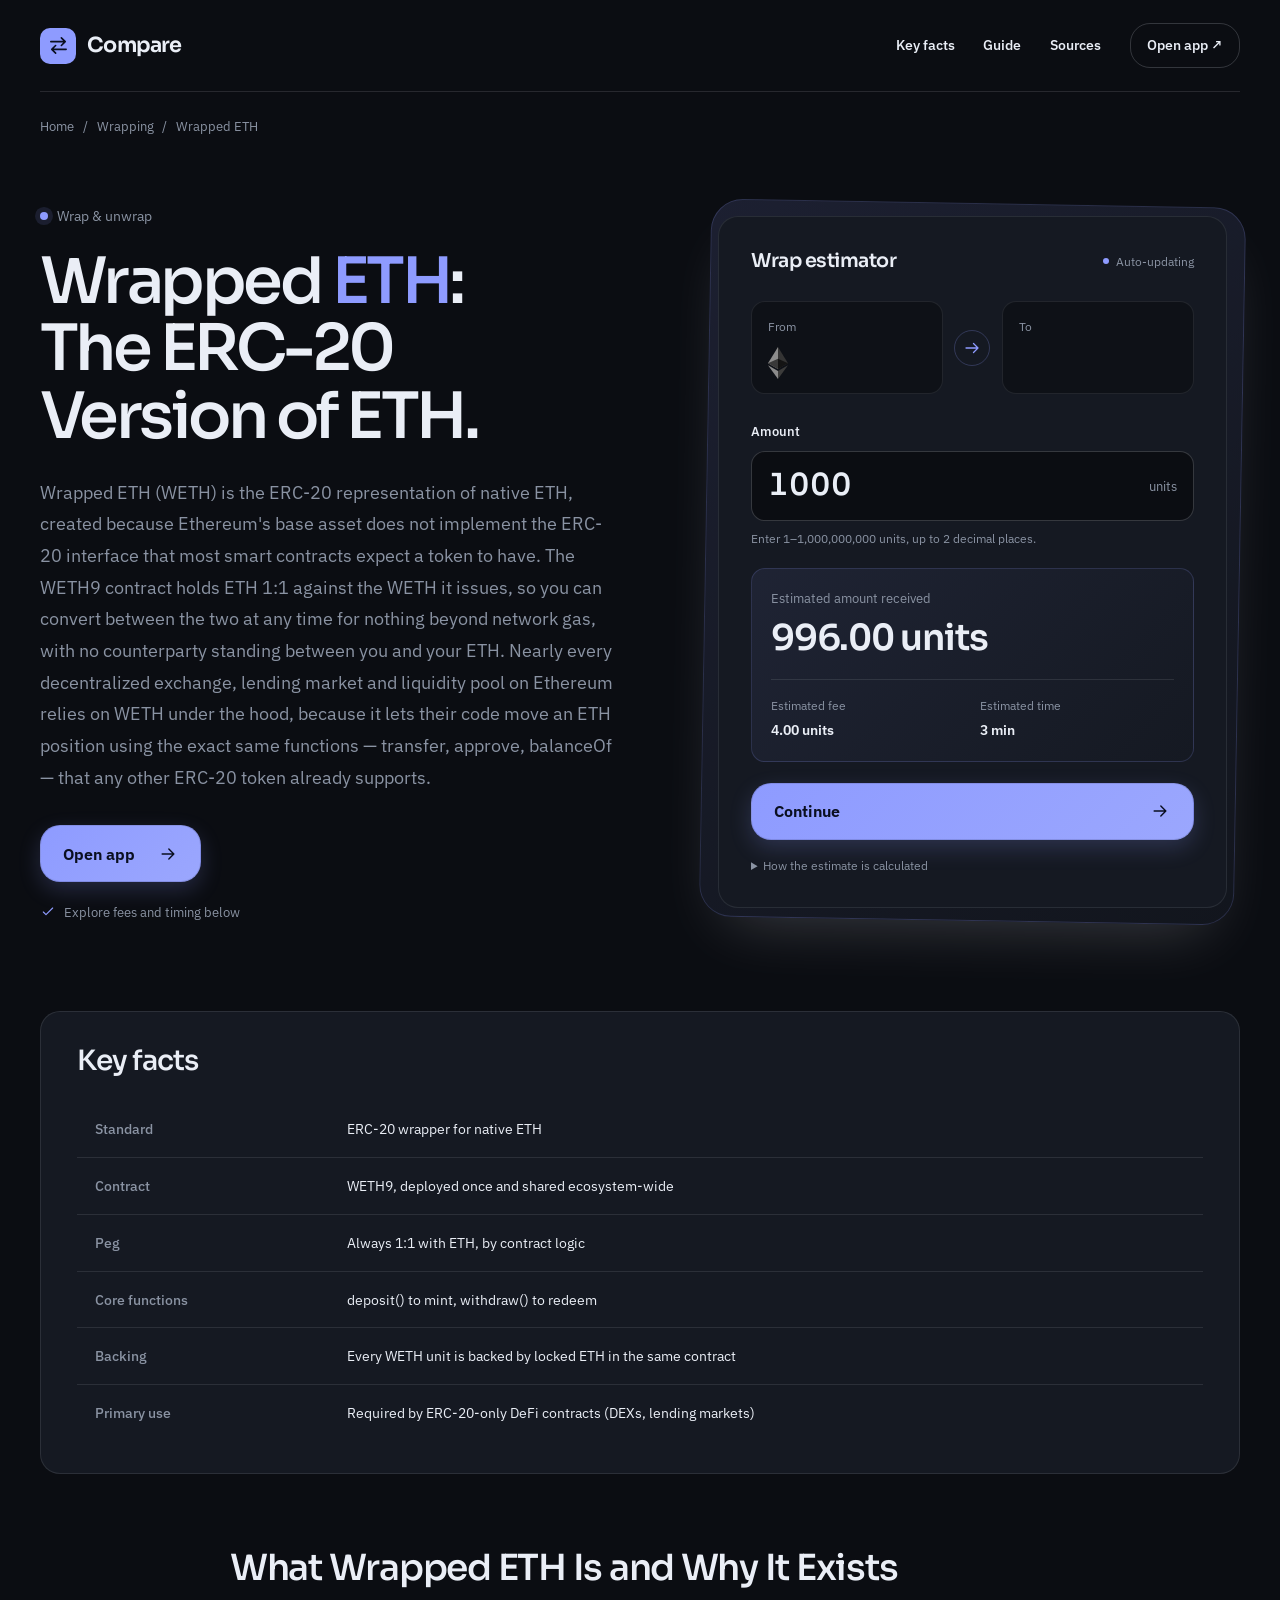
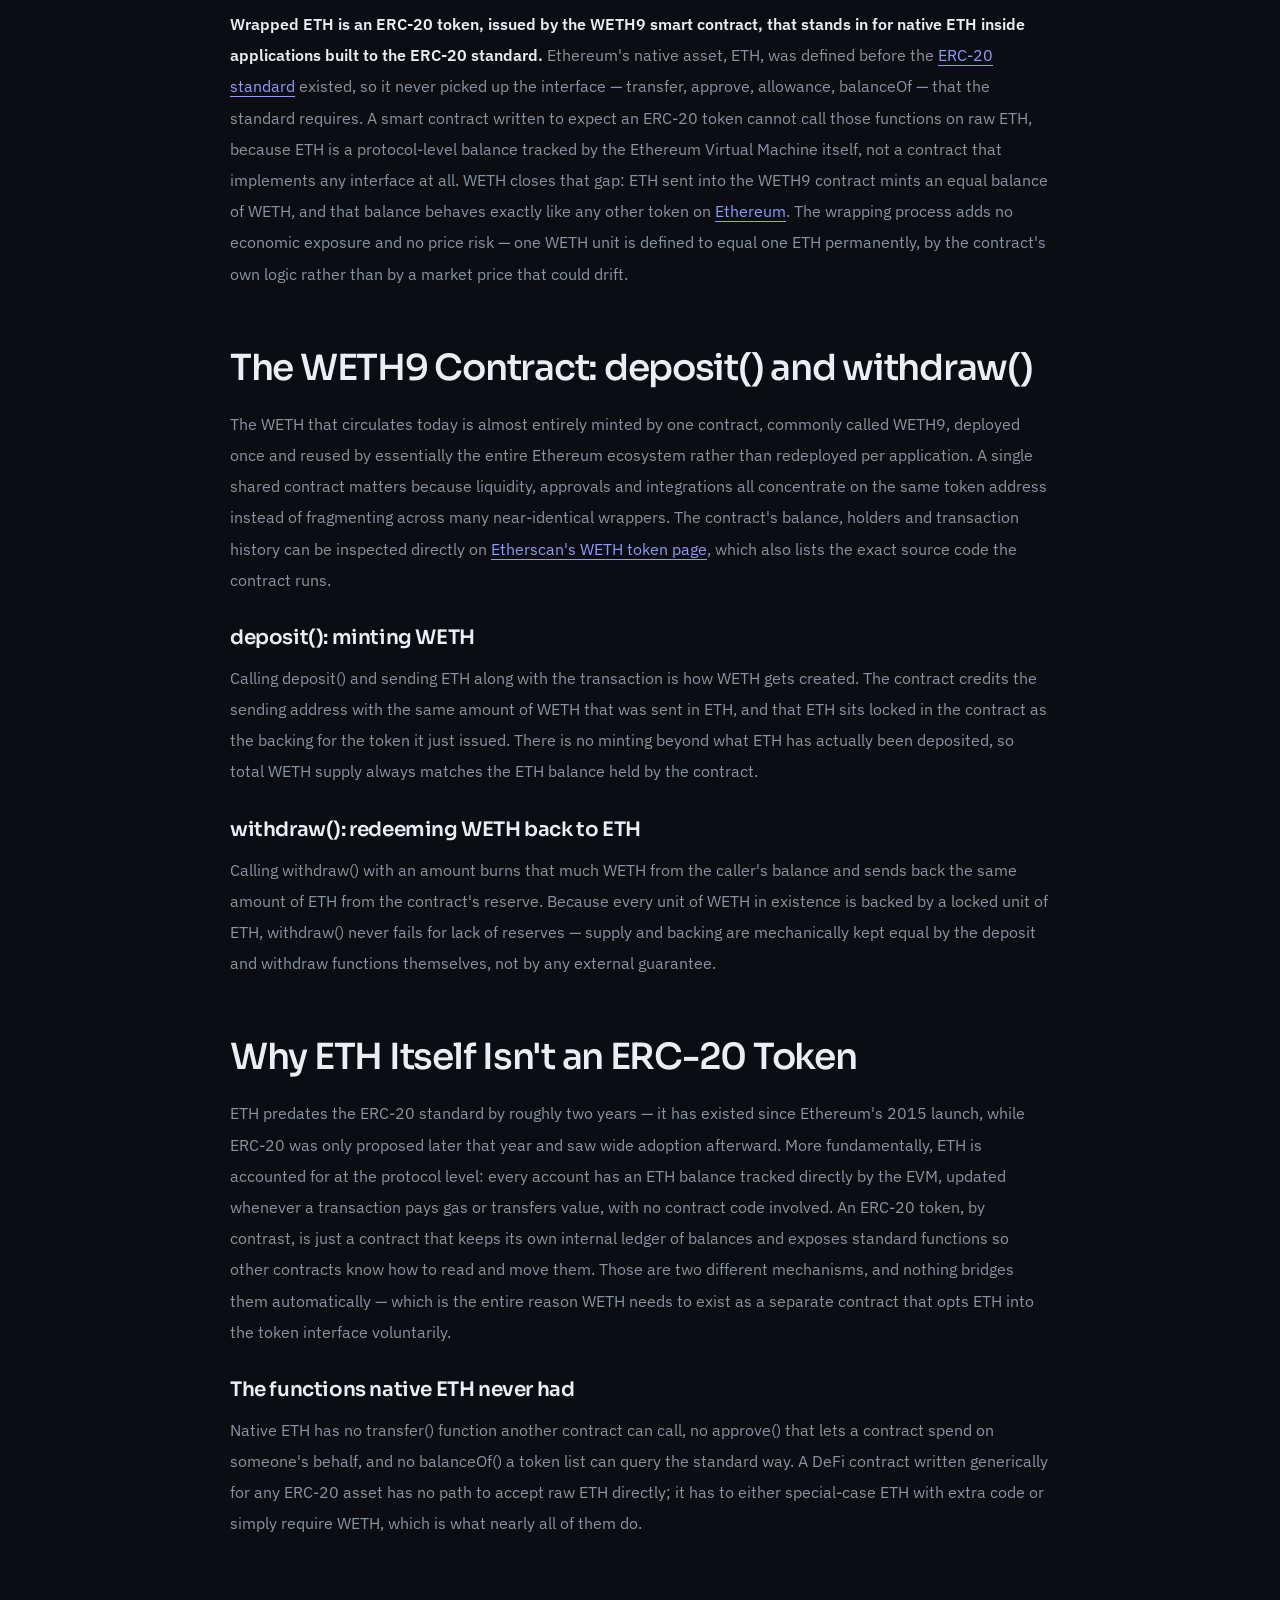
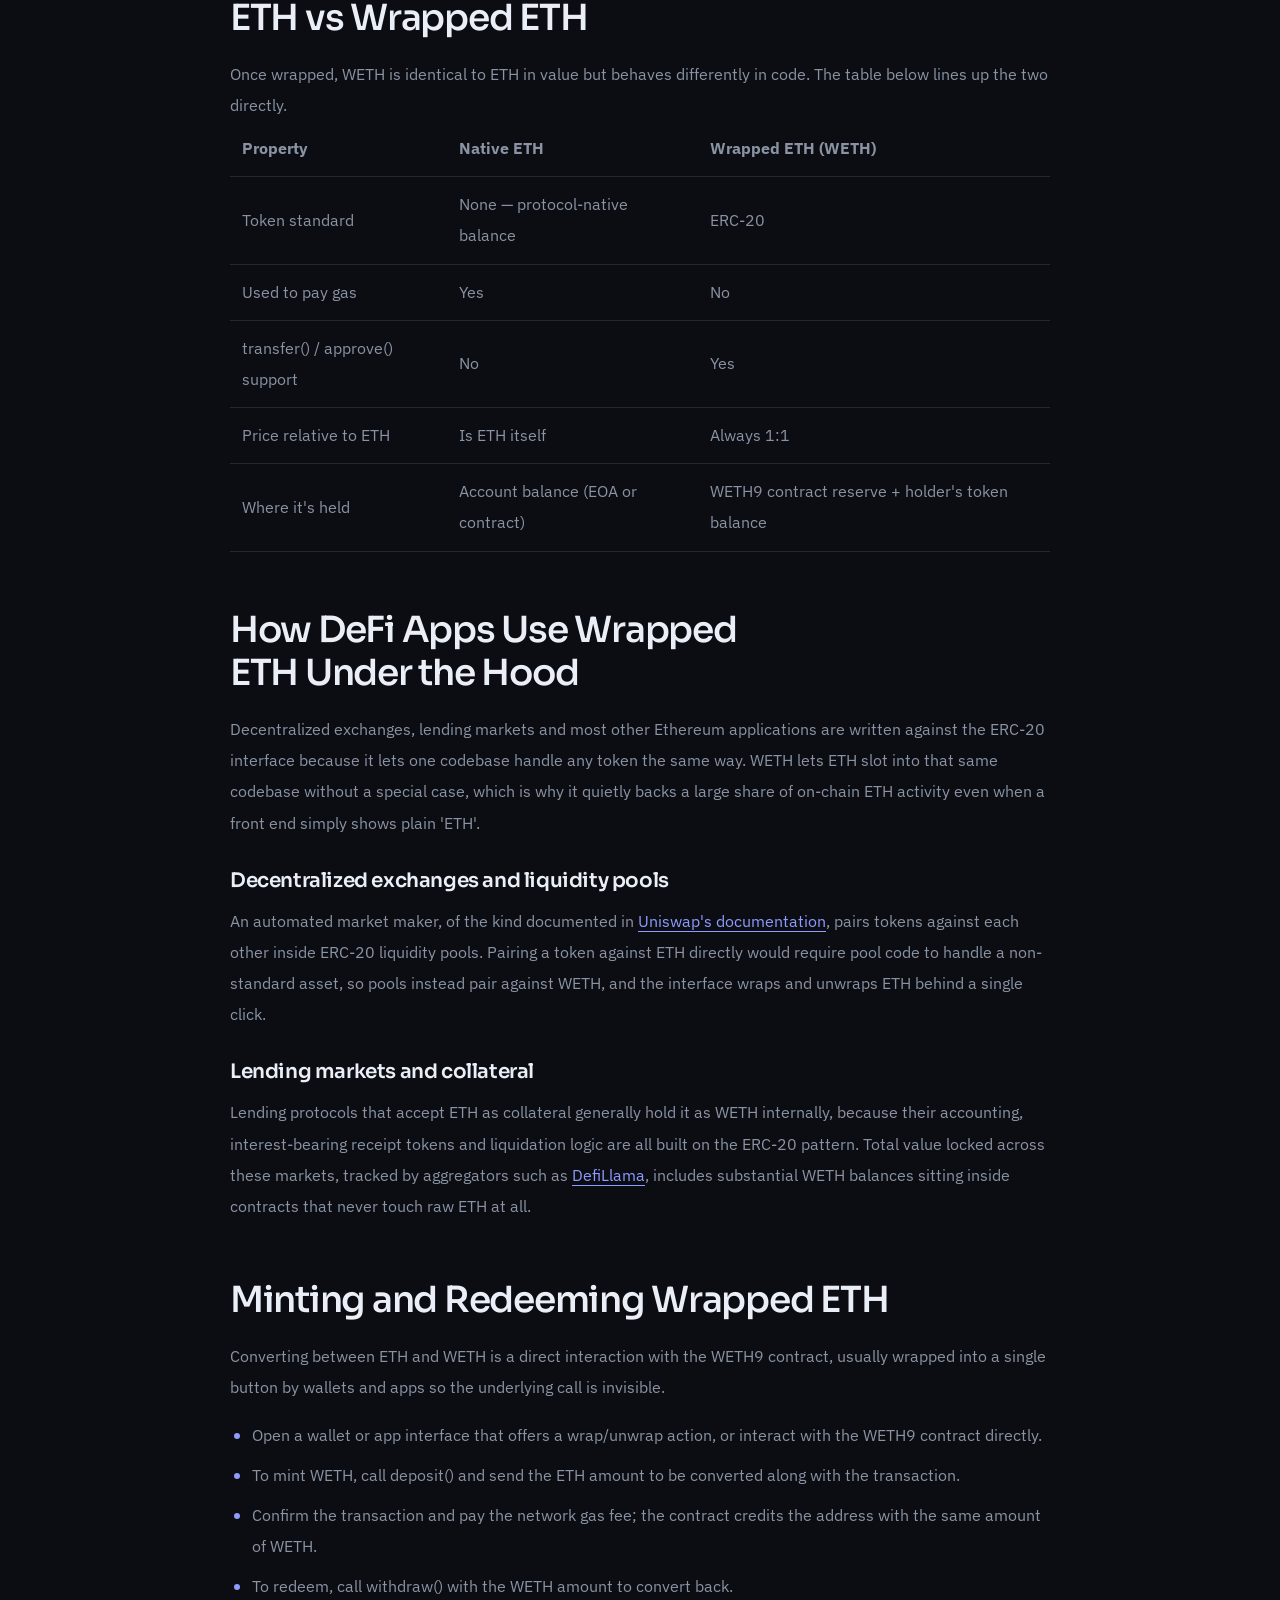
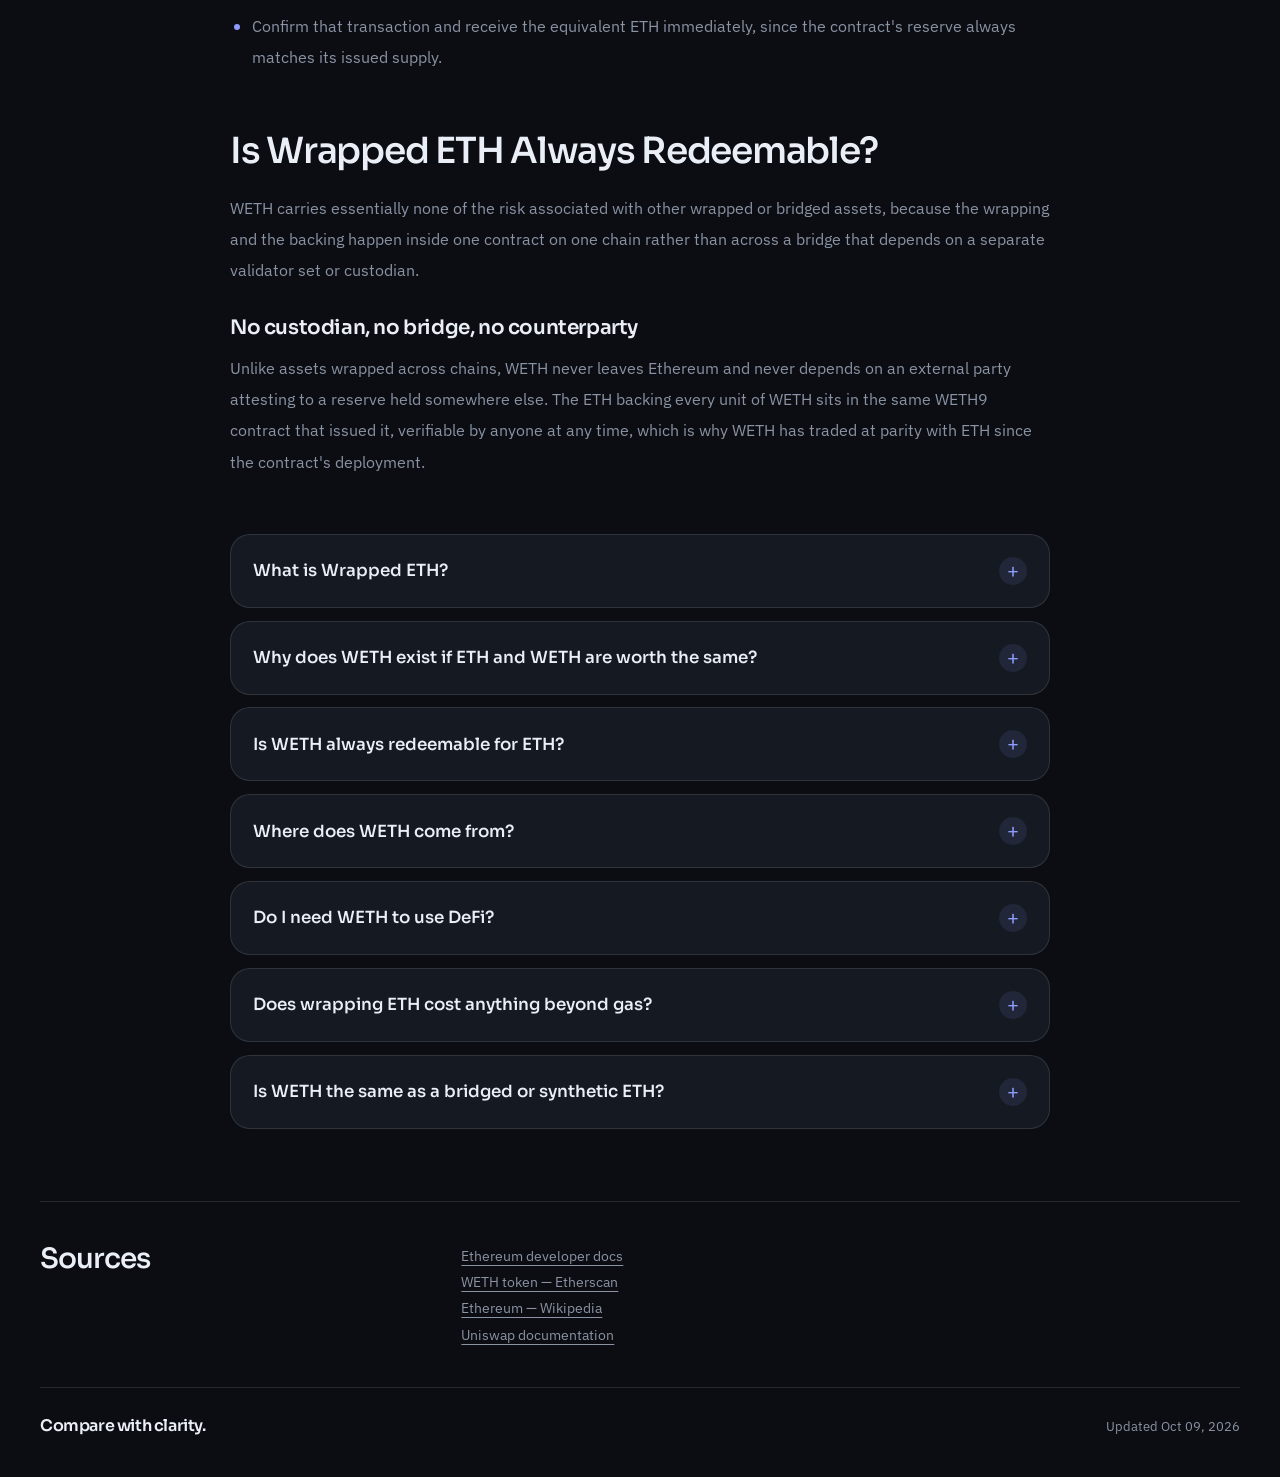
==== index.html @ 25e9f0c7 "Fix mojibake (encoding) in template chrome" ====
<!doctype html>
<html lang="en">
<head>
<meta charset="utf-8">
<meta name="viewport" content="width=device-width, initial-scale=1">
<title>Wrapped ETH (WETH) — What It Is and Why It Exists</title>
<meta name="description" content="Wrapped ETH (WETH) is the ERC-20 version of native ETH, minted and redeemed 1:1 through the WETH9 contract. See why ETH needs wrapping and how DeFi uses it under the hood.">
<link rel="canonical" href="https://wrapped-eth.github.io/">
<meta property="og:type" content="website">
<meta property="og:title" content="Wrapped ETH (WETH) Explained">
<meta property="og:url" content="https://wrapped-eth.github.io/">
<meta property="og:image" content="https://wrapped-eth.github.io/og.png">
<meta name="twitter:card" content="summary_large_image">
<meta name="twitter:title" content="Wrapped ETH (WETH) Explained">
<link rel="preconnect" href="https://fonts.googleapis.com"><link rel="preconnect" href="https://fonts.gstatic.com" crossorigin><link rel="stylesheet" href="https://fonts.googleapis.com/css2?family=IBM+Plex+Sans:wght@400;500;600;700&family=Sora:wght@500;600;700&display=swap">
<script type="application/ld+json">{"@context": "https://schema.org", "@graph": [{"@type": "WebSite", "@id": "https://wrapped-eth.github.io/#website", "url": "https://wrapped-eth.github.io/", "name": "Wrapped ETH (WETH) — What It Is and Why It Exists"}, {"@type": "WebPage", "@id": "https://wrapped-eth.github.io/#webpage", "url": "https://wrapped-eth.github.io/", "name": "Wrapped ETH (WETH) — What It Is and Why It Exists", "isPartOf": {"@id": "https://wrapped-eth.github.io/#website"}, "description": "Wrapped ETH (WETH) is the ERC-20 version of native ETH, minted and redeemed 1:1 through the WETH9 contract. See why ETH needs wrapping and how DeFi uses it under the hood.", "datePublished": "2026-10-09", "dateModified": "2026-10-09"}, {"@type": "SoftwareApplication", "name": "Wrapped ETH", "applicationCategory": "FinanceApplication", "operatingSystem": "Web", "offers": {"@type": "Offer", "price": "0", "priceCurrency": "USD"}}, {"@type": "BreadcrumbList", "itemListElement": [{"@type": "ListItem", "position": 1, "name": "Home", "item": "https://wrapped-eth.github.io/"}, {"@type": "ListItem", "position": 2, "name": "Wrapping"}, {"@type": "ListItem", "position": 3, "name": "Wrapped ETH"}]}, {"@type": "FAQPage", "mainEntity": [{"@type": "Question", "name": "What is Wrapped ETH?", "acceptedAnswer": {"@type": "Answer", "text": "Wrapped ETH (WETH) is an ERC-20 token that represents native ETH on a 1:1 basis, minted and redeemed through the WETH9 contract so that ETH can be used anywhere an ERC-20 token is expected."}}, {"@type": "Question", "name": "Why does WETH exist if ETH and WETH are worth the same?", "acceptedAnswer": {"@type": "Answer", "text": "Because ETH predates the ERC-20 standard and never implements its transfer(), approve() and balanceOf() interface, so contracts written generically for ERC-20 tokens cannot accept raw ETH without WETH standing in for it."}}, {"@type": "Question", "name": "Is WETH always redeemable for ETH?", "acceptedAnswer": {"@type": "Answer", "text": "Yes. The WETH9 contract only ever mints WETH matched by ETH it already holds, so calling withdraw() always returns that exact amount of ETH, with no counterparty able to interrupt the exchange."}}, {"@type": "Question", "name": "Where does WETH come from?", "acceptedAnswer": {"@type": "Answer", "text": "Almost all WETH in circulation is minted by a single shared contract, WETH9, deployed once and reused across the Ethereum ecosystem rather than redeployed per application."}}, {"@type": "Question", "name": "Do I need WETH to use DeFi?", "acceptedAnswer": {"@type": "Answer", "text": "Most decentralized exchanges and lending markets require WETH internally even when their interface shows plain ETH, because their contracts are written against the ERC-20 interface that native ETH does not implement."}}, {"@type": "Question", "name": "Does wrapping ETH cost anything beyond gas?", "acceptedAnswer": {"@type": "Answer", "text": "No. Converting ETH to WETH or back carries no fee of its own — the contract issues and redeems at a fixed 1:1 rate, so the only cost is the network gas for the deposit() or withdraw() transaction."}}, {"@type": "Question", "name": "Is WETH the same as a bridged or synthetic ETH?", "acceptedAnswer": {"@type": "Answer", "text": "No. WETH stays on Ethereum and is backed directly by ETH locked in the WETH9 contract, unlike a bridged or synthetic asset that depends on a separate chain, validator set or custodian to maintain its peg."}}]}]}</script>
<style>
:root{--bg:#0B0D12;--surface:#151922;--text:#EAEEF6;--muted:#8A93A3;--accent:#8E9BFF;--accent-ink:#0A0F20;--radius:20px;--display:"Sora";--body:"IBM Plex Sans"}
*{box-sizing:border-box}
html{scroll-behavior:smooth;scroll-padding-top:2rem}
body{margin:0;background:var(--bg);color:var(--text);font:400 1rem/1.65 var(--body);-webkit-font-smoothing:antialiased}
::selection{background:var(--accent);color:var(--accent-ink)}
a{color:inherit;text-underline-offset:.25em}
a:hover{color:var(--accent)}
button,input,select,textarea{font:inherit}
input,select{color:var(--text);accent-color:var(--accent)}
:focus-visible{outline:3px solid var(--accent);outline-offset:5px}
img,svg{max-width:100%;vertical-align:middle}
svg{fill:none;stroke:currentColor;stroke-width:1.7;stroke-linecap:round;stroke-linejoin:round}
.cacbcc9{width:min(1200px,calc(100% - 4rem));margin-inline:auto}
.c21d194{min-height:92px;display:flex;align-items:center;justify-content:space-between;gap:2rem;border-bottom:1px solid color-mix(in srgb,var(--text) 12%,transparent)}
.c4f2dd9{display:inline-flex;align-items:center;gap:.7rem;text-decoration:none;font:650 1.3rem/1.2 var(--display);letter-spacing:-.04em}
.c961d33{display:grid;place-items:center;width:36px;height:36px;background:var(--accent);color:var(--accent-ink);border-radius:calc(var(--radius)*.5)}
.c961d33 svg{width:23px;height:23px}
.c7e987d{display:flex;align-items:center;gap:1.8rem;font-size:.875rem;font-weight:550}
.c7e987d a{text-decoration:none}
.c7e987d .c7365ae{padding:.6rem 1rem;border:1px solid color-mix(in srgb,var(--text) 18%,transparent);border-radius:var(--radius)}
.caf3839{padding-block:1.5rem;font-size:.8rem;color:var(--muted);overflow-wrap:anywhere}
.c7a2a14{display:flex;flex-wrap:wrap;align-items:center;gap:.55rem;margin:0;padding:0;list-style:none}
.c7a2a14 a{text-decoration:none}
.c7a2a14 [aria-current="page"]{color:var(--text)}
.c0ffaf4{display:grid;grid-template-columns:minmax(0,1.1fr) minmax(0,1fr);align-items:center;gap:clamp(2rem,6vw,6rem);padding-block:2.5rem 5.5rem}
.cbf4014{min-width:0}
.c0c17ba{display:inline-flex;align-items:center;gap:.55rem;margin:0 0 1.25rem;color:var(--muted);font-size:.875rem}
.c0c17ba::before{content:"";width:.5rem;height:.5rem;border-radius:50%;background:var(--accent);box-shadow:0 0 0 5px color-mix(in srgb,var(--accent) 12%,transparent)}
h1{margin:0;font:550 clamp(2.65rem,5vw,4.75rem)/1.06 var(--display);letter-spacing:-.055em;overflow-wrap:anywhere;text-wrap:balance}
h1 em{color:var(--accent);font-style:normal}
.cc60ee2{max-width:36rem;margin:1.6rem 0 2rem;color:var(--muted);font-size:1.1rem;line-height:1.8}
.c1e322e{display:inline-flex;justify-content:center;align-items:center;gap:1.4rem;min-height:54px;padding:.9rem 1.4rem;background:linear-gradient(135deg,var(--accent),color-mix(in srgb,var(--accent) 86%,var(--text)));color:var(--accent-ink);border:1px solid color-mix(in srgb,var(--accent-ink) 12%,transparent);border-radius:var(--radius);font-weight:650;text-decoration:none;box-shadow:0 8px 22px color-mix(in srgb,var(--accent) 20%,transparent);transition:transform .2s,box-shadow .2s}
.c1e322e svg{width:20px;height:20px;flex:none}
.c1e322e:hover{color:var(--accent-ink);transform:translateY(-2px);box-shadow:0 12px 26px color-mix(in srgb,var(--accent) 28%,transparent)}
.c407b04{display:flex;align-items:center;gap:.5rem;margin:1.2rem 0 0;color:var(--muted);font-size:.8rem}
.c407b04 svg{width:16px;height:16px;color:var(--accent)}
.c959c76{position:relative;min-width:0;padding:12px;border:1px solid color-mix(in srgb,var(--accent) 18%,transparent);border-radius:calc(var(--radius) + 12px);background:linear-gradient(145deg,color-mix(in srgb,var(--accent) 13%,var(--bg)),color-mix(in srgb,var(--surface) 70%,var(--bg)));box-shadow:0 28px 64px -28px color-mix(in srgb,var(--text) 24%,transparent)}
.c544428{padding:clamp(1.25rem,3vw,2rem);background:var(--surface);border:1px solid color-mix(in srgb,var(--text) 9%,transparent);border-radius:var(--radius)}
.c91ccc6{display:flex;justify-content:space-between;align-items:center;gap:1rem;margin-bottom:1.7rem}
.c91ccc6 h2{margin:0;font:600 1.2rem/1.3 var(--display);letter-spacing:-.025em}
.c6bdebd{display:inline-flex;align-items:center;gap:.4rem;color:var(--muted);font-size:.72rem;white-space:nowrap}
.c6bdebd::before{content:"";width:6px;height:6px;border-radius:50%;background:var(--accent)}
.cfa32b6{display:grid;grid-template-columns:minmax(0,1fr) 36px minmax(0,1fr);align-items:center;gap:.7rem;margin-bottom:1.7rem}
.c1f1b80{min-width:0;padding:.9rem 1rem;background:color-mix(in srgb,var(--bg) 70%,var(--surface));border:1px solid color-mix(in srgb,var(--text) 9%,transparent);border-radius:calc(var(--radius)*.7)}
.c179d53{display:block;margin-bottom:.65rem;color:var(--muted);font-size:.75rem}
.ca98faa{display:flex;align-items:center;gap:.5rem;min-height:32px;font:600 .95rem/1.3 var(--display);overflow-wrap:anywhere}
.ca98faa img,.ca98faa svg{width:auto;height:32px;max-width:100%;object-fit:contain}
.cb693b5{display:grid;place-items:center;width:36px;height:36px;border:1px solid color-mix(in srgb,var(--accent) 24%,transparent);border-radius:50%;color:var(--accent)}
.cb693b5 svg{width:18px;height:18px}
.c4b7486{display:block;margin-bottom:.55rem;font-size:.8rem;font-weight:550}
.c37758c{display:flex;align-items:center;gap:.5rem;padding:.7rem 1rem;border:1px solid color-mix(in srgb,var(--text) 19%,transparent);border-radius:calc(var(--radius)*.7);background:var(--bg);transition:border-color .2s}
.c37758c:focus-within{border-color:var(--accent);box-shadow:0 0 0 3px color-mix(in srgb,var(--accent) 13%,transparent)}
.c37758c input{width:100%;min-width:0;padding:0;border:0;border-radius:0;background:var(--bg);font:550 1.9rem/1.5 var(--display);font-variant-numeric:tabular-nums}
.c37758c input:focus-visible{outline:2px solid var(--accent);outline-offset:2px}
.c37758c span{color:var(--muted);font-size:.8rem}
.c22deff{margin:.5rem 0 1.2rem;color:var(--muted);font-size:.73rem}
.cdc2643{margin:-.65rem 0 1rem;color:var(--text);font-size:.8rem}
.cd26863{padding:1.2rem;border:1px solid color-mix(in srgb,var(--accent) 18%,transparent);border-radius:calc(var(--radius)*.7);background:linear-gradient(135deg,color-mix(in srgb,var(--accent) 8%,var(--surface)),var(--surface))}
.c2cccb4{display:block;color:var(--muted);font-size:.8rem}
.c65fb0a{display:block;margin:.35rem 0 1.2rem;font:600 clamp(1.65rem,3vw,2.25rem)/1.25 var(--display);letter-spacing:-.035em;overflow-wrap:anywhere;font-variant-numeric:tabular-nums}
.c65fb0a small{color:var(--muted);font:400 .8rem/1.5 var(--body);letter-spacing:0}
.c67832b{display:grid;grid-template-columns:1fr 1fr;gap:1rem;padding-top:1rem;border-top:1px solid color-mix(in srgb,var(--text) 10%,transparent)}
.cf2a229{display:block;color:var(--muted);font-size:.72rem}
.c66ead2{display:block;margin-top:.2rem;font-size:.9rem;font-weight:600;font-variant-numeric:tabular-nums}
.c544428 .c1e322e{width:100%;margin-top:1.3rem;justify-content:space-between}
.c6b3c8f{margin-top:1rem;color:var(--muted);font-size:.73rem}
.c6b3c8f summary{cursor:pointer;width:fit-content;text-underline-offset:.2em}
.c6b3c8f summary:hover{color:var(--text)}
.c6b3c8f p{margin:.7rem 0 0}
.cd5888b{margin:0;font:550 1.75rem/1.2 var(--display);letter-spacing:-.035em}
.c292c5b{padding:2rem 2.25rem;background:var(--surface);border:1px solid color-mix(in srgb,var(--text) 10%,transparent);border-radius:var(--radius)}
.c292c5b .cd5888b{margin-bottom:1.5rem}
.c8631fa{max-width:100%;overflow-x:auto;overscroll-behavior-inline:contain}
.c8e3ed8{width:100%;border-collapse:collapse;text-align:left;font-size:.9rem}
.c8e3ed8 caption{text-align:left;margin-bottom:1rem;color:var(--muted)}
.c8e3ed8 th,.c8e3ed8 td{padding:1rem 1.1rem;border-bottom:1px solid color-mix(in srgb,var(--text) 10%,transparent);vertical-align:top;overflow-wrap:anywhere}
.c8e3ed8 th{color:var(--muted);font-weight:500}
.c8e3ed8 thead{background:color-mix(in srgb,var(--accent) 7%,var(--surface))}
.c8e3ed8 thead th{color:var(--text);font-weight:600}
.c8e3ed8 tbody tr:last-child>*{border-bottom:0}
.c8e3ed8 tbody tr:hover{background:color-mix(in srgb,var(--accent) 4%,var(--surface))}
.ce171b0{max-width:820px;margin:4.5rem auto}
.c43f506{margin:0 0 3.5rem;scroll-margin-top:2rem}
.ca7bad8{margin:0 0 1.25rem;font:550 clamp(1.65rem,3vw,2.25rem)/1.2 var(--display);letter-spacing:-.035em;text-wrap:balance}
.c9d65b3{color:var(--muted);font-size:1.025rem;line-height:1.9;overflow-wrap:anywhere}
.c9d65b3 p{margin:0 0 1.25rem}
.c9d65b3 h3{margin:1.75rem 0 .75rem;color:var(--text);font:600 1.25rem/1.35 var(--display);letter-spacing:-.02em}
.c9d65b3 strong{color:var(--text);font-weight:600}
.c9d65b3 a,.c600711 a,.c0df824 a{color:var(--accent);text-decoration-thickness:1px}
.c9d65b3 ul,.c9d65b3 ol,.c600711 ul,.c600711 ol{padding-left:1.4rem}
.c9d65b3 li+li{margin-top:.55rem}
.c9d65b3 li::marker{color:var(--accent)}
.c9d65b3 blockquote{margin:1.5rem 0;padding:1rem 1.5rem;border-left:3px solid var(--accent);background:var(--surface);border-radius:0 var(--radius) var(--radius) 0;color:var(--text)}
.c9d65b3 img{height:auto;border-radius:var(--radius)}
.c9d65b3 table{width:100%;border-collapse:collapse}
.c9d65b3 td,.c9d65b3 th{padding:.75rem;border-bottom:1px solid color-mix(in srgb,var(--text) 12%,transparent);text-align:left}
.c40688b{margin:.8rem 0;padding:0 1.4rem;border:1px solid color-mix(in srgb,var(--text) 12%,transparent);border-radius:var(--radius);background:var(--surface)}
.c743749{display:flex;justify-content:space-between;align-items:center;gap:1.5rem;min-height:72px;padding:1.2rem 0;cursor:pointer;list-style:none;font:550 1.05rem/1.5 var(--display)}
.c743749::-webkit-details-marker{display:none}
.c743749::after{content:"+";flex:none;display:grid;place-items:center;width:28px;height:28px;border-radius:50%;background:color-mix(in srgb,var(--accent) 10%,var(--surface));color:var(--accent);font:400 1.25rem/1 var(--body)}
.c40688b[open]{border-color:color-mix(in srgb,var(--accent) 40%,transparent)}
.c40688b[open]>.c743749::after{content:"−"}
.c600711{padding:0 2.8rem 1.3rem 0;color:var(--muted);line-height:1.85;overflow-wrap:anywhere}
.c600711 p{margin:.25rem 0 .75rem}
.c1a3c9a{display:grid;grid-template-columns:1fr 2fr;gap:2rem;padding:2.5rem 0;border-top:1px solid color-mix(in srgb,var(--text) 12%,transparent)}
.c91a933{margin:0;padding:0;list-style:none}
.c0df824{padding:.7rem 0;border-bottom:1px solid color-mix(in srgb,var(--text) 8%,transparent);color:var(--muted);font-size:.875rem;overflow-wrap:anywhere}
.c0df824:first-child{padding-top:0}
.c0df824:last-child{border-bottom:0}
.c835c7f{display:flex;justify-content:space-between;align-items:center;gap:1.5rem;padding-block:1.75rem 2.5rem;border-top:1px solid color-mix(in srgb,var(--text) 12%,transparent);color:var(--muted);font-size:.8rem}
.c2bffe1{color:var(--text);font:600 1rem/1.3 var(--display);letter-spacing:-.025em}
.c92bbe3{margin:0}
@media(min-width:1100px){.c959c76{transform:rotate(1deg)}.c544428{transform:rotate(-1deg)}}
@media(max-width:850px){.c0ffaf4{grid-template-columns:1fr;gap:2.5rem;padding-block:1.5rem 3.5rem}.cbf4014{max-width:650px}.c959c76{width:100%;max-width:580px;justify-self:center}.ce171b0{margin-block:3.5rem}.c7e987d{gap:1rem}h1{max-width:14ch}}
@media(max-width:540px){.cacbcc9{width:calc(100% - 2rem)}.c21d194{min-height:76px;gap:1rem}.c7e987d>a:not(.c7365ae){display:none}.c7e987d .c7365ae{padding:.5rem .8rem}.caf3839{padding-block:1.1rem}.c0ffaf4{padding-top:1rem}.cbf4014>.c1e322e{width:100%;justify-content:space-between}.cc60ee2{font-size:1rem}.c959c76{padding:7px;border-radius:calc(var(--radius) + 7px)}.c544428{padding:1.1rem}.cfa32b6{gap:.4rem;grid-template-columns:minmax(0,1fr) 30px minmax(0,1fr)}.cb693b5{width:30px;height:30px}.c1f1b80{padding:.8rem}.c292c5b{padding:1.4rem 1rem}.c8e3ed8 th,.c8e3ed8 td{padding:.85rem .65rem}.c40688b{padding-inline:1rem}.c600711{padding-right:0}.c1a3c9a{grid-template-columns:1fr;gap:1.4rem}.c835c7f{align-items:flex-start;flex-direction:column;gap:.65rem}}
@media(prefers-reduced-motion:reduce){html{scroll-behavior:auto}*,*::before,*::after{transition:none!important}.c1e322e:hover{transform:none}}
</style>
</head>
<body>
<div class="cacbcc9">
<nav class="c21d194" aria-label="Main navigation">
<a class="c4f2dd9" href="#hero"><span class="c961d33" aria-hidden="true"><svg viewBox="0 0 24 24"><path d="M4 8h15m-4-4 4 4-4 4M20 16H5m4-4-4 4 4 4"/></svg></span>Compare</a>
<div class="c7e987d"><a href="#facts">Key facts</a><a href="#guide">Guide</a><a href="#sources">Sources</a><a class="c7365ae" href="dashboard/">Open app ↗</a></div>
</nav>
<div class="caf3839"><nav class="c7a2a14" aria-label="Breadcrumb"><a href="dashboard/">Home</a> <span>/</span> <span>Wrapping</span> <span>/</span> <span>Wrapped ETH</span></nav></div>
<section class="c0ffaf4" id="hero" aria-labelledby="hero-title">
<div class="cbf4014">
<p class="c0c17ba">Wrap & unwrap</p>
<h1 id="hero-title">Wrapped <em>ETH</em>: The ERC-20 Version of ETH.</h1>
<p class="cc60ee2">Wrapped ETH (WETH) is the ERC-20 representation of native ETH, created because Ethereum's base asset does not implement the ERC-20 interface that most smart contracts expect a token to have. The WETH9 contract holds ETH 1:1 against the WETH it issues, so you can convert between the two at any time for nothing beyond network gas, with no counterparty standing between you and your ETH. Nearly every decentralized exchange, lending market and liquidity pool on Ethereum relies on WETH under the hood, because it lets their code move an ETH position using the exact same functions — transfer, approve, balanceOf — that any other ERC-20 token already supports.</p>
<a class="c1e322e" href="dashboard/">Open app <svg viewBox="0 0 24 24" aria-hidden="true"><path d="M5 12h14m-6-6 6 6-6 6"/></svg></a>
<p class="c407b04"><svg viewBox="0 0 24 24" aria-hidden="true"><path d="m5 12 4 4L19 6"/></svg>Explore fees and timing below</p>
</div>
<aside class="c959c76" aria-labelledby="estimator-title">
<div class="c544428">
<div class="c91ccc6"><h2 id="estimator-title">Wrap estimator</h2><span class="c6bdebd">Auto-updating</span></div>
<div class="cfa32b6">
<div class="c1f1b80"><span class="c179d53">From</span><div class="ca98faa"><img src="assets/tokens/eth.svg" alt="Ethereum" width="28" height="28"></div></div>
<span class="cb693b5" aria-hidden="true"><svg viewBox="0 0 24 24"><path d="M4 12h16m-6-6 6 6-6 6"/></svg></span>
<div class="c1f1b80"><span class="c179d53">To</span><div class="ca98faa"></div></div>
</div>
<label class="c4b7486" for="amount">Amount</label>
<div class="c37758c"><input id="amount" type="number" inputmode="decimal" min="1" max="1000000000" step="0.01" value="1000" aria-describedby="amount-hint amount-error"><span>units</span></div>
<p class="c22deff" id="amount-hint">Enter 1–1,000,000,000 units, up to 2 decimal places.</p>
<p class="cdc2643" id="amount-error" hidden></p>
<div class="cd26863" role="status" aria-live="polite" aria-atomic="true">
<span class="c2cccb4">Estimated amount received</span>
<output class="c65fb0a" id="received" for="amount">—</output>
<div class="c67832b">
<div><span class="cf2a229">Estimated fee</span><output class="c66ead2" id="fee" for="amount">—</output></div>
<div><span class="cf2a229">Estimated time</span><output class="c66ead2" id="time" for="amount">—</output></div>
</div>
</div>
<a class="c1e322e" href="dashboard/">Continue <svg viewBox="0 0 24 24" aria-hidden="true"><path d="M5 12h14m-6-6 6 6-6 6"/></svg></a>
<details class="c6b3c8f"><summary>How the estimate is calculated</summary><p>Fee = 0.5 units + 0.35% of the amount, rounded to 2 decimals. Amount received = amount − fee. Time = 2 minutes + 1 minute per 10,000 units, rounded up.</p></details>
<noscript><p class="c22deff">Enable JavaScript to calculate fees and timing.</p></noscript>
</div>
</aside>
</section>
<section class="c292c5b" id="facts" aria-labelledby="facts-title"><h2 class="cd5888b" id="facts-title">Key facts</h2><div class="c8631fa" role="region" aria-label="Key facts table" tabindex="0"><table class="c8e3ed8"><tbody><tr><th scope="row">Standard</th><td>ERC-20 wrapper for native ETH</td></tr>
<tr><th scope="row">Contract</th><td>WETH9, deployed once and shared ecosystem-wide</td></tr>
<tr><th scope="row">Peg</th><td>Always 1:1 with ETH, by contract logic</td></tr>
<tr><th scope="row">Core functions</th><td>deposit() to mint, withdraw() to redeem</td></tr>
<tr><th scope="row">Backing</th><td>Every WETH unit is backed by locked ETH in the same contract</td></tr>
<tr><th scope="row">Primary use</th><td>Required by ERC-20-only DeFi contracts (DEXs, lending markets)</td></tr></tbody></table></div></section>
<main class="ce171b0" id="guide"><section class="c43f506"><h2 class="ca7bad8">What Wrapped ETH Is and Why It Exists</h2><div class="c9d65b3"><strong>Wrapped ETH is an ERC-20 token, issued by the WETH9 smart contract, that stands in for native ETH inside applications built to the ERC-20 standard.</strong> Ethereum's native asset, ETH, was defined before the <a href="https://ethereum.org/en/developers/docs/standards/tokens/erc-20/" rel="nofollow noopener" target="_blank">ERC-20 standard</a> existed, so it never picked up the interface — transfer, approve, allowance, balanceOf — that the standard requires. A smart contract written to expect an ERC-20 token cannot call those functions on raw ETH, because ETH is a protocol-level balance tracked by the Ethereum Virtual Machine itself, not a contract that implements any interface at all. WETH closes that gap: ETH sent into the WETH9 contract mints an equal balance of WETH, and that balance behaves exactly like any other token on <a href="https://en.wikipedia.org/wiki/Ethereum" rel="nofollow noopener" target="_blank">Ethereum</a>. The wrapping process adds no economic exposure and no price risk — one WETH unit is defined to equal one ETH permanently, by the contract's own logic rather than by a market price that could drift.</div></section>
<section class="c43f506"><h2 class="ca7bad8">The WETH9 Contract: deposit() and withdraw()</h2><div class="c9d65b3">The WETH that circulates today is almost entirely minted by one contract, commonly called WETH9, deployed once and reused by essentially the entire Ethereum ecosystem rather than redeployed per application. A single shared contract matters because liquidity, approvals and integrations all concentrate on the same token address instead of fragmenting across many near-identical wrappers. The contract's balance, holders and transaction history can be inspected directly on <a href="https://etherscan.io/token/0xC02aaA39b223FE8D0A0e5C4F27eAD9083C756Cc2" rel="nofollow noopener" target="_blank">Etherscan's WETH token page</a>, which also lists the exact source code the contract runs.<h3>deposit(): minting WETH</h3>Calling deposit() and sending ETH along with the transaction is how WETH gets created. The contract credits the sending address with the same amount of WETH that was sent in ETH, and that ETH sits locked in the contract as the backing for the token it just issued. There is no minting beyond what ETH has actually been deposited, so total WETH supply always matches the ETH balance held by the contract.<h3>withdraw(): redeeming WETH back to ETH</h3>Calling withdraw() with an amount burns that much WETH from the caller's balance and sends back the same amount of ETH from the contract's reserve. Because every unit of WETH in existence is backed by a locked unit of ETH, withdraw() never fails for lack of reserves — supply and backing are mechanically kept equal by the deposit and withdraw functions themselves, not by any external guarantee.</div></section>
<section class="c43f506"><h2 class="ca7bad8">Why ETH Itself Isn't an ERC-20 Token</h2><div class="c9d65b3">ETH predates the ERC-20 standard by roughly two years — it has existed since Ethereum's 2015 launch, while ERC-20 was only proposed later that year and saw wide adoption afterward. More fundamentally, ETH is accounted for at the protocol level: every account has an ETH balance tracked directly by the EVM, updated whenever a transaction pays gas or transfers value, with no contract code involved. An ERC-20 token, by contrast, is just a contract that keeps its own internal ledger of balances and exposes standard functions so other contracts know how to read and move them. Those are two different mechanisms, and nothing bridges them automatically — which is the entire reason WETH needs to exist as a separate contract that opts ETH into the token interface voluntarily.<h3>The functions native ETH never had</h3>Native ETH has no transfer() function another contract can call, no approve() that lets a contract spend on someone's behalf, and no balanceOf() a token list can query the standard way. A DeFi contract written generically for any ERC-20 asset has no path to accept raw ETH directly; it has to either special-case ETH with extra code or simply require WETH, which is what nearly all of them do.</div></section>
<section class="c43f506"><h2 class="ca7bad8">ETH vs Wrapped ETH</h2><div class="c9d65b3">Once wrapped, WETH is identical to ETH in value but behaves differently in code. The table below lines up the two directly.<table><thead><tr><th>Property</th><th>Native ETH</th><th>Wrapped ETH (WETH)</th></tr></thead><tbody><tr><td>Token standard</td><td>None — protocol-native balance</td><td>ERC-20</td></tr><tr><td>Used to pay gas</td><td>Yes</td><td>No</td></tr><tr><td>transfer() / approve() support</td><td>No</td><td>Yes</td></tr><tr><td>Price relative to ETH</td><td>Is ETH itself</td><td>Always 1:1</td></tr><tr><td>Where it's held</td><td>Account balance (EOA or contract)</td><td>WETH9 contract reserve + holder's token balance</td></tr></tbody></table></div></section>
<section class="c43f506"><h2 class="ca7bad8">How DeFi Apps Use Wrapped ETH Under the Hood</h2><div class="c9d65b3">Decentralized exchanges, lending markets and most other Ethereum applications are written against the ERC-20 interface because it lets one codebase handle any token the same way. WETH lets ETH slot into that same codebase without a special case, which is why it quietly backs a large share of on-chain ETH activity even when a front end simply shows plain 'ETH'.<h3>Decentralized exchanges and liquidity pools</h3>An automated market maker, of the kind documented in <a href="https://docs.uniswap.org/" rel="nofollow noopener" target="_blank">Uniswap's documentation</a>, pairs tokens against each other inside ERC-20 liquidity pools. Pairing a token against ETH directly would require pool code to handle a non-standard asset, so pools instead pair against WETH, and the interface wraps and unwraps ETH behind a single click.<h3>Lending markets and collateral</h3>Lending protocols that accept ETH as collateral generally hold it as WETH internally, because their accounting, interest-bearing receipt tokens and liquidation logic are all built on the ERC-20 pattern. Total value locked across these markets, tracked by aggregators such as <a href="https://defillama.com/" rel="nofollow noopener" target="_blank">DefiLlama</a>, includes substantial WETH balances sitting inside contracts that never touch raw ETH at all.</div></section>
<section class="c43f506"><h2 class="ca7bad8">Minting and Redeeming Wrapped ETH</h2><div class="c9d65b3">Converting between ETH and WETH is a direct interaction with the WETH9 contract, usually wrapped into a single button by wallets and apps so the underlying call is invisible.<ul><li>Open a wallet or app interface that offers a wrap/unwrap action, or interact with the WETH9 contract directly.</li><li>To mint WETH, call deposit() and send the ETH amount to be converted along with the transaction.</li><li>Confirm the transaction and pay the network gas fee; the contract credits the address with the same amount of WETH.</li><li>To redeem, call withdraw() with the WETH amount to convert back.</li><li>Confirm that transaction and receive the equivalent ETH immediately, since the contract's reserve always matches its issued supply.</li></ul></div></section>
<section class="c43f506"><h2 class="ca7bad8">Is Wrapped ETH Always Redeemable?</h2><div class="c9d65b3">WETH carries essentially none of the risk associated with other wrapped or bridged assets, because the wrapping and the backing happen inside one contract on one chain rather than across a bridge that depends on a separate validator set or custodian.<h3>No custodian, no bridge, no counterparty</h3>Unlike assets wrapped across chains, WETH never leaves Ethereum and never depends on an external party attesting to a reserve held somewhere else. The ETH backing every unit of WETH sits in the same WETH9 contract that issued it, verifiable by anyone at any time, which is why WETH has traded at parity with ETH since the contract's deployment.</div></section><details class="c40688b"><summary class="c743749">What is Wrapped ETH?</summary><div class="c600711">Wrapped ETH (WETH) is an ERC-20 token that represents native ETH on a 1:1 basis, minted and redeemed through the WETH9 contract so that ETH can be used anywhere an ERC-20 token is expected.</div></details>
<details class="c40688b"><summary class="c743749">Why does WETH exist if ETH and WETH are worth the same?</summary><div class="c600711">Because ETH predates the ERC-20 standard and never implements its transfer(), approve() and balanceOf() interface, so contracts written generically for ERC-20 tokens cannot accept raw ETH without WETH standing in for it.</div></details>
<details class="c40688b"><summary class="c743749">Is WETH always redeemable for ETH?</summary><div class="c600711">Yes. The WETH9 contract only ever mints WETH matched by ETH it already holds, so calling withdraw() always returns that exact amount of ETH, with no counterparty able to interrupt the exchange.</div></details>
<details class="c40688b"><summary class="c743749">Where does WETH come from?</summary><div class="c600711">Almost all WETH in circulation is minted by a single shared contract, WETH9, deployed once and reused across the Ethereum ecosystem rather than redeployed per application.</div></details>
<details class="c40688b"><summary class="c743749">Do I need WETH to use DeFi?</summary><div class="c600711">Most decentralized exchanges and lending markets require WETH internally even when their interface shows plain ETH, because their contracts are written against the ERC-20 interface that native ETH does not implement.</div></details>
<details class="c40688b"><summary class="c743749">Does wrapping ETH cost anything beyond gas?</summary><div class="c600711">No. Converting ETH to WETH or back carries no fee of its own — the contract issues and redeems at a fixed 1:1 rate, so the only cost is the network gas for the deposit() or withdraw() transaction.</div></details>
<details class="c40688b"><summary class="c743749">Is WETH the same as a bridged or synthetic ETH?</summary><div class="c600711">No. WETH stays on Ethereum and is backed directly by ETH locked in the WETH9 contract, unlike a bridged or synthetic asset that depends on a separate chain, validator set or custodian to maintain its peg.</div></details></main>
<section class="c1a3c9a" id="sources" aria-labelledby="sources-title"><h2 class="cd5888b" id="sources-title">Sources</h2><div><ul class="c91a933"><li><a class="c0df824" href="https://ethereum.org/en/developers/docs/" rel="nofollow noopener" target="_blank">Ethereum developer docs</a></li>
<li><a class="c0df824" href="https://etherscan.io/token/0xC02aaA39b223FE8D0A0e5C4F27eAD9083C756Cc2" rel="nofollow noopener" target="_blank">WETH token — Etherscan</a></li>
<li><a class="c0df824" href="https://en.wikipedia.org/wiki/Ethereum" rel="nofollow noopener" target="_blank">Ethereum — Wikipedia</a></li>
<li><a class="c0df824" href="https://docs.uniswap.org/" rel="nofollow noopener" target="_blank">Uniswap documentation</a></li></ul></div></section>
<footer class="c835c7f"><span class="c2bffe1">Compare with clarity.</span><p class="c92bbe3">Updated Oct 09, 2026</p></footer>
</div>
<script>
(() => {
  const amount = document.getElementById('amount');
  const received = document.getElementById('received');
  const fee = document.getElementById('fee');
  const time = document.getElementById('time');
  const error = document.getElementById('amount-error');
  const number = new Intl.NumberFormat('en-US', { minimumFractionDigits: 2, maximumFractionDigits: 2 });
  let timer;
  function update() {
    const value = amount.valueAsNumber;
    const valid = amount.value.trim() !== '' && Number.isFinite(value) && amount.validity.valid;
    amount.setAttribute('aria-invalid', String(!valid));
    error.hidden = valid;
    error.textContent = valid ? '' : 'Enter an amount from 1 to 1,000,000,000 with up to 2 decimal places.';
    if (!valid) {
      received.textContent = '—';
      fee.textContent = '—';
      time.textContent = '—';
      return;
    }
    const amountCents = Math.round(value * 100);
    const feeCents = 50 + Math.round(amountCents * 35 / 10000);
    received.textContent = number.format((amountCents - feeCents) / 100) + ' units';
    fee.textContent = number.format(feeCents / 100) + ' units';
    time.textContent = (2 + Math.ceil(value / 10000)).toLocaleString('en-US') + ' min';
  }
  amount.addEventListener('input', () => {
    clearTimeout(timer);
    timer = setTimeout(update, 180);
  });
  amount.addEventListener('change', () => {
    clearTimeout(timer);
    update();
  });
  update();
})();
</script>
</body>
</html>
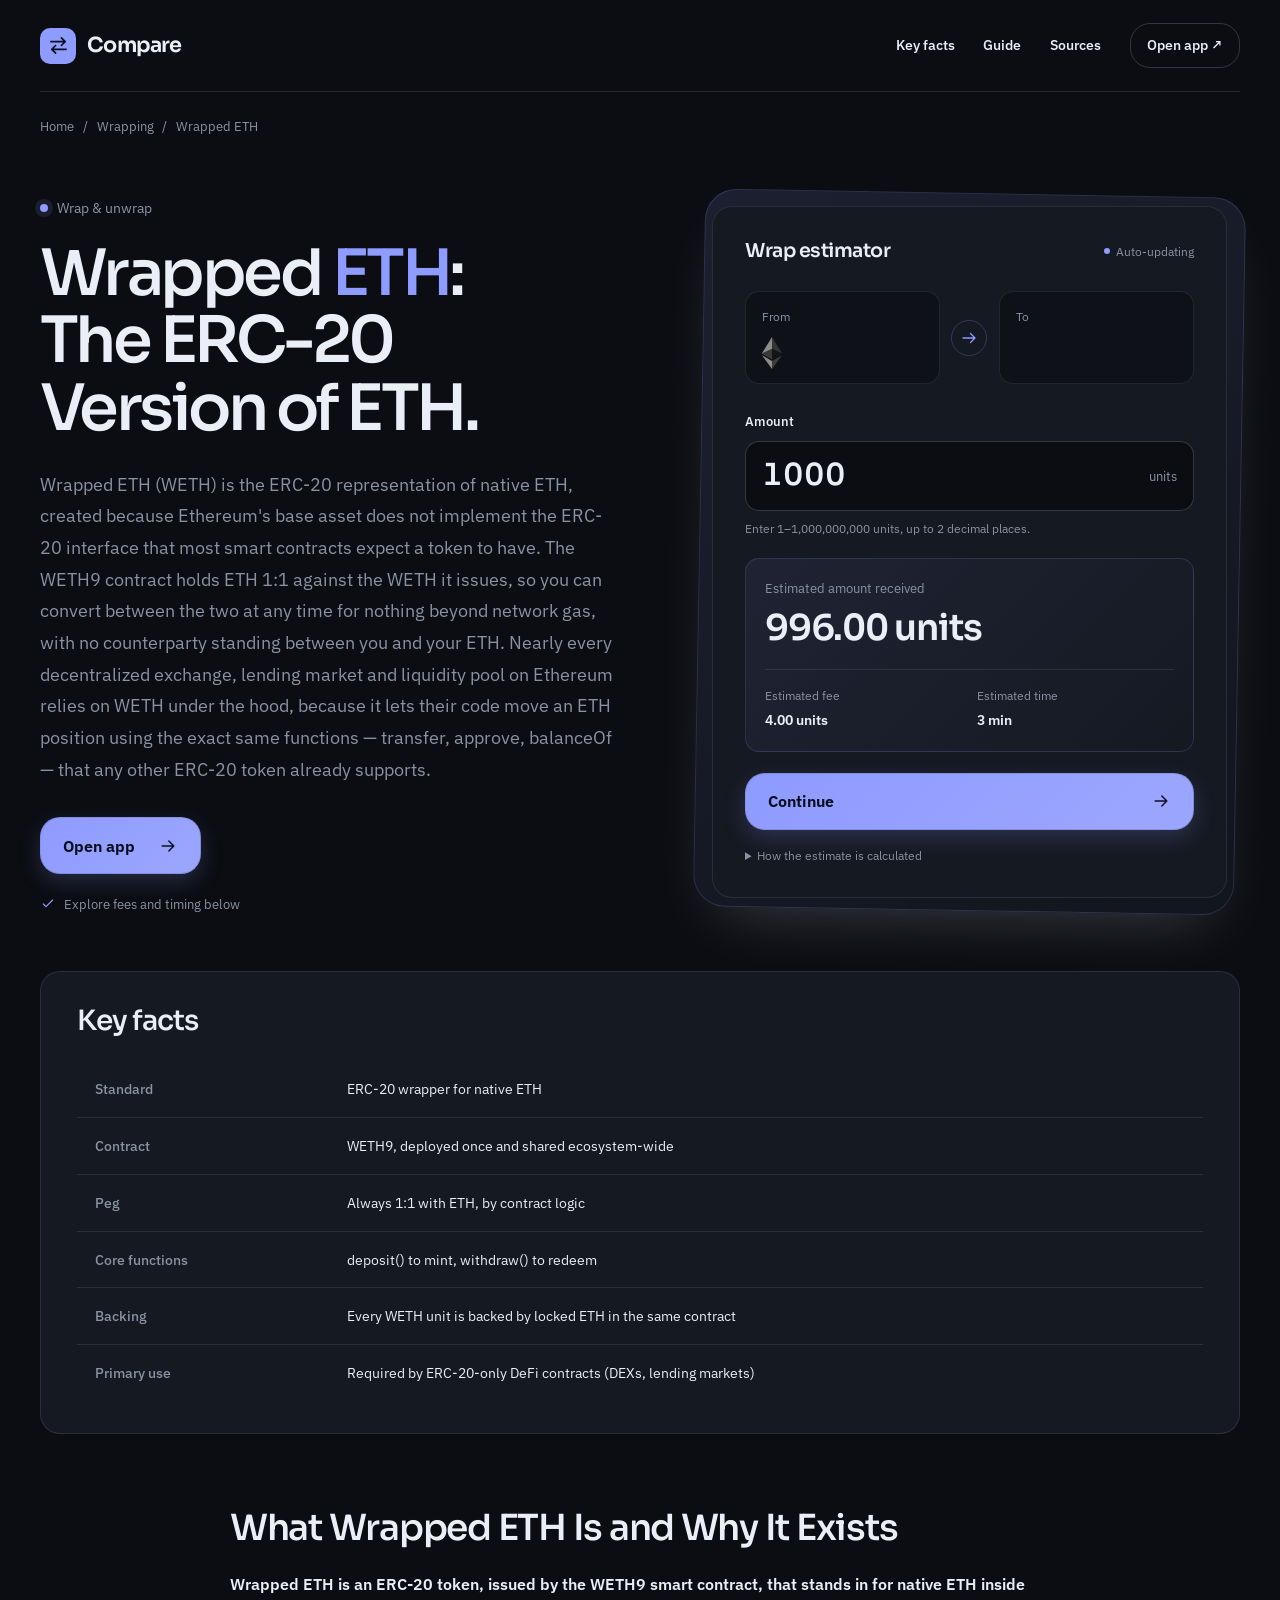
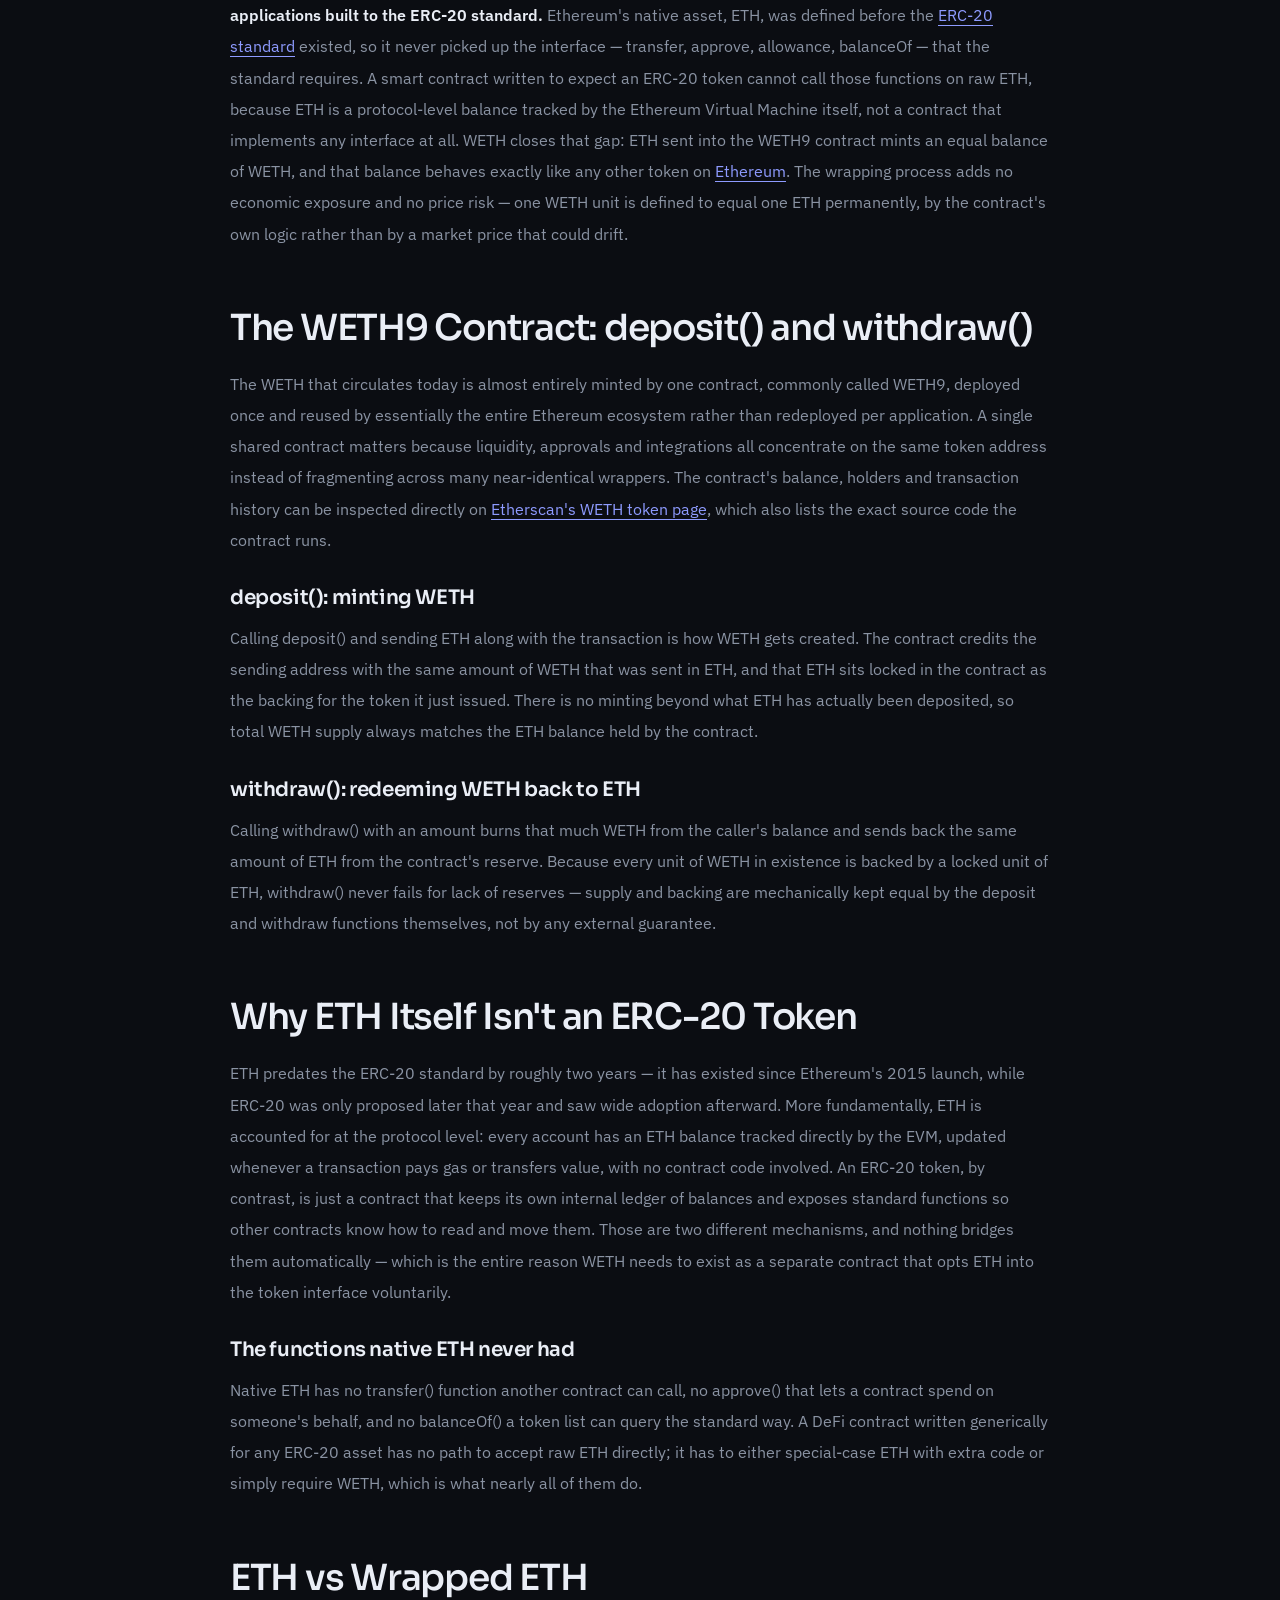
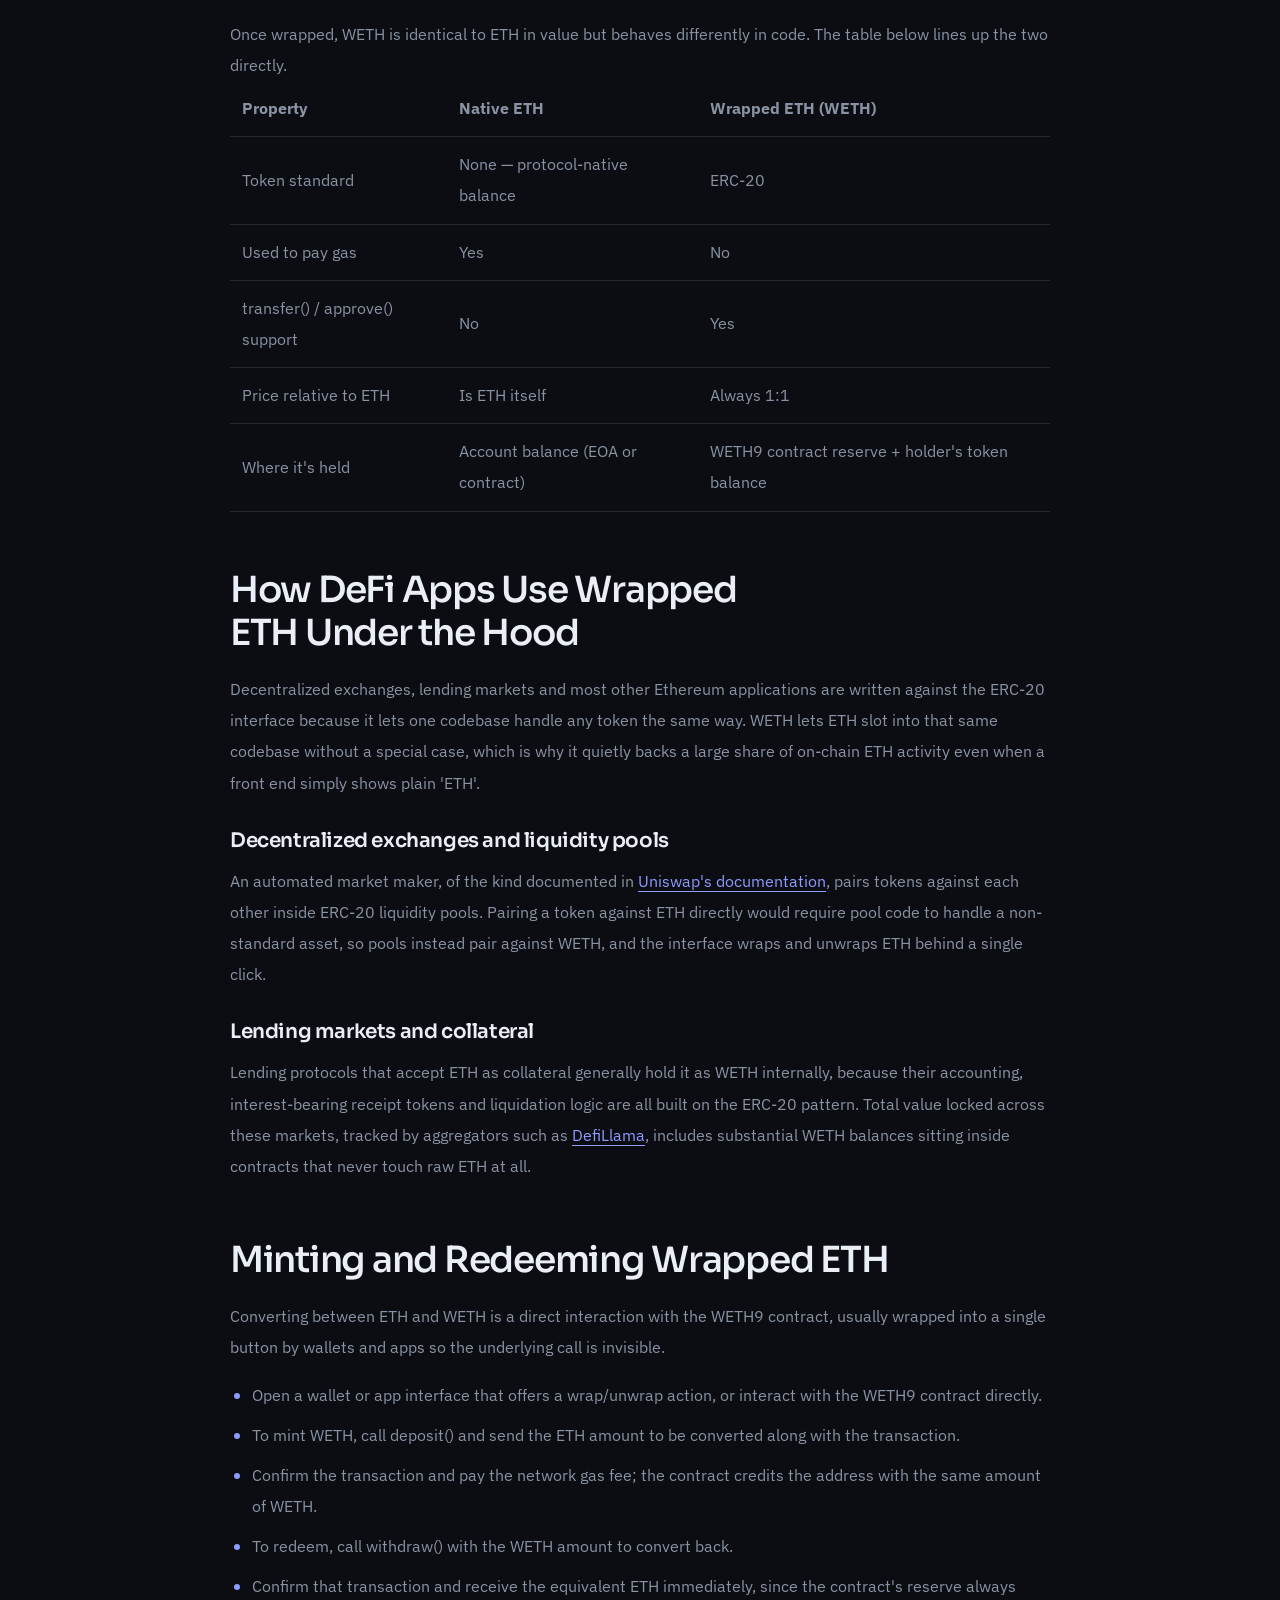
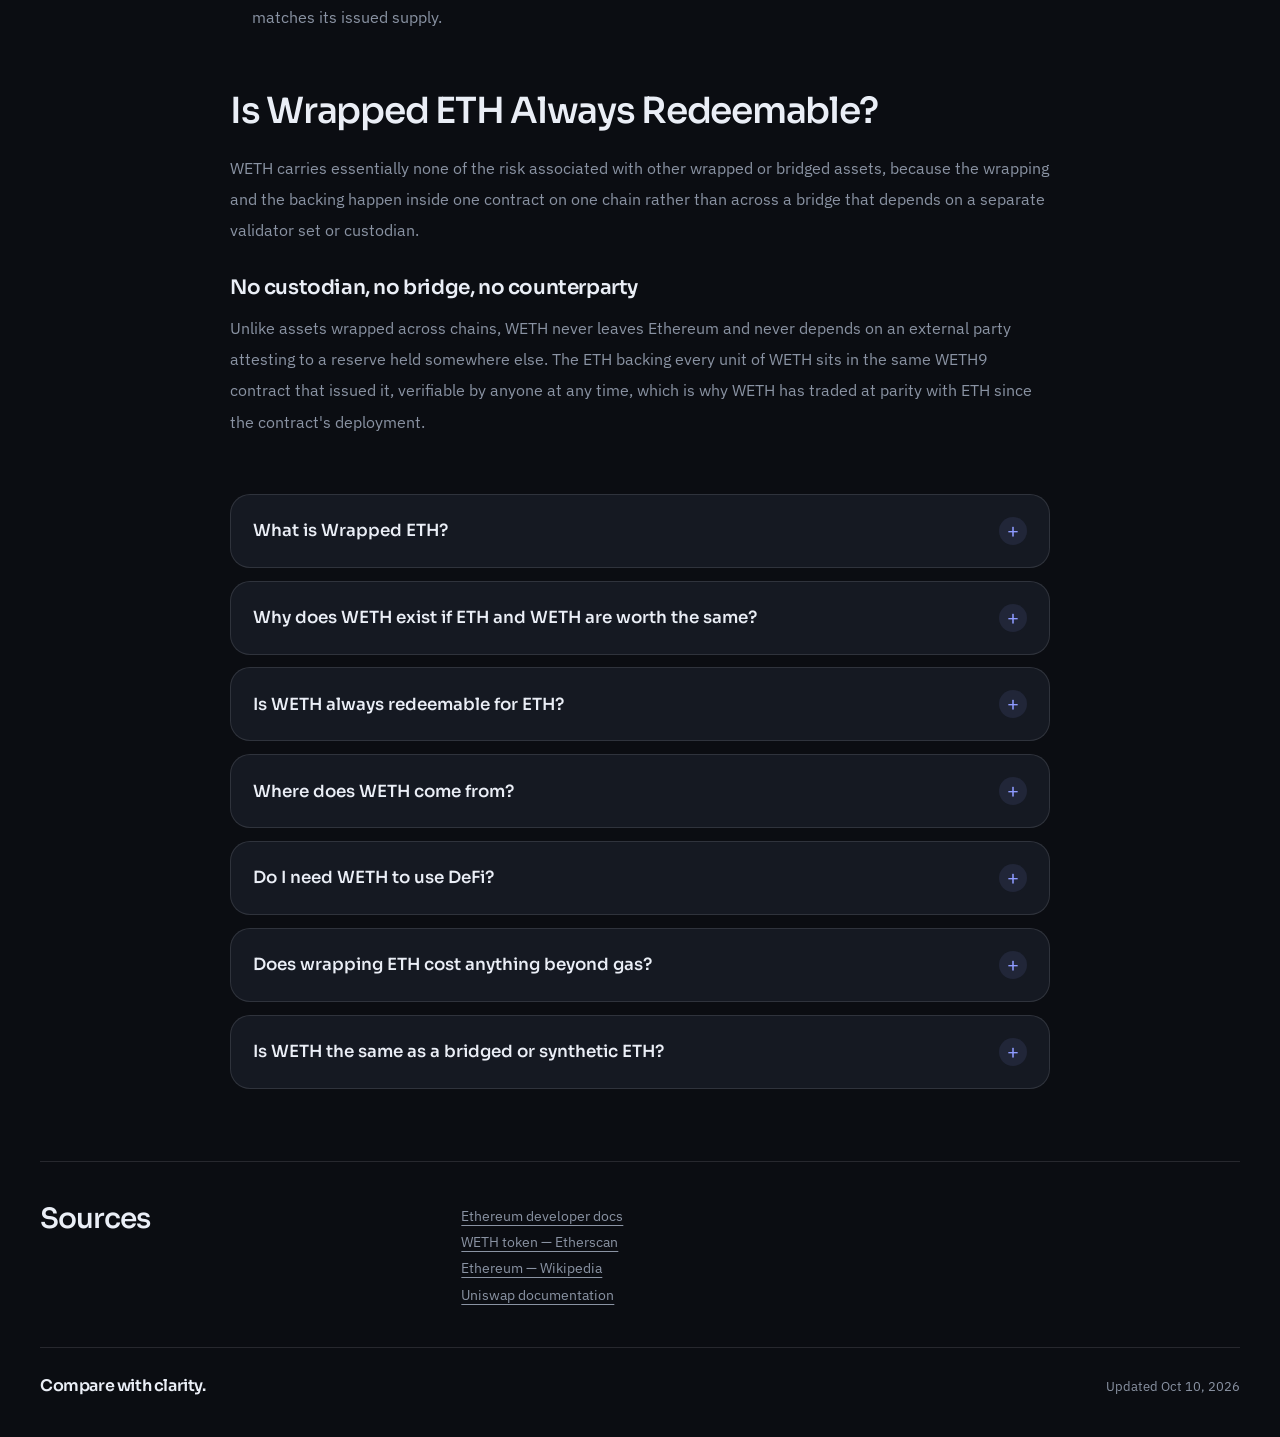
==== commit b206ebf7: "Compact hero/widget; lowercase canonical" ====
--- a/index.html
+++ b/index.html
@@ -13,7 +13,7 @@
 <meta name="twitter:card" content="summary_large_image">
 <meta name="twitter:title" content="Wrapped ETH (WETH) Explained">
 <link rel="preconnect" href="https://fonts.googleapis.com"><link rel="preconnect" href="https://fonts.gstatic.com" crossorigin><link rel="stylesheet" href="https://fonts.googleapis.com/css2?family=IBM+Plex+Sans:wght@400;500;600;700&family=Sora:wght@500;600;700&display=swap">
-<script type="application/ld+json">{"@context": "https://schema.org", "@graph": [{"@type": "WebSite", "@id": "https://wrapped-eth.github.io/#website", "url": "https://wrapped-eth.github.io/", "name": "Wrapped ETH (WETH) — What It Is and Why It Exists"}, {"@type": "WebPage", "@id": "https://wrapped-eth.github.io/#webpage", "url": "https://wrapped-eth.github.io/", "name": "Wrapped ETH (WETH) — What It Is and Why It Exists", "isPartOf": {"@id": "https://wrapped-eth.github.io/#website"}, "description": "Wrapped ETH (WETH) is the ERC-20 version of native ETH, minted and redeemed 1:1 through the WETH9 contract. See why ETH needs wrapping and how DeFi uses it under the hood.", "datePublished": "2026-10-09", "dateModified": "2026-10-09"}, {"@type": "SoftwareApplication", "name": "Wrapped ETH", "applicationCategory": "FinanceApplication", "operatingSystem": "Web", "offers": {"@type": "Offer", "price": "0", "priceCurrency": "USD"}}, {"@type": "BreadcrumbList", "itemListElement": [{"@type": "ListItem", "position": 1, "name": "Home", "item": "https://wrapped-eth.github.io/"}, {"@type": "ListItem", "position": 2, "name": "Wrapping"}, {"@type": "ListItem", "position": 3, "name": "Wrapped ETH"}]}, {"@type": "FAQPage", "mainEntity": [{"@type": "Question", "name": "What is Wrapped ETH?", "acceptedAnswer": {"@type": "Answer", "text": "Wrapped ETH (WETH) is an ERC-20 token that represents native ETH on a 1:1 basis, minted and redeemed through the WETH9 contract so that ETH can be used anywhere an ERC-20 token is expected."}}, {"@type": "Question", "name": "Why does WETH exist if ETH and WETH are worth the same?", "acceptedAnswer": {"@type": "Answer", "text": "Because ETH predates the ERC-20 standard and never implements its transfer(), approve() and balanceOf() interface, so contracts written generically for ERC-20 tokens cannot accept raw ETH without WETH standing in for it."}}, {"@type": "Question", "name": "Is WETH always redeemable for ETH?", "acceptedAnswer": {"@type": "Answer", "text": "Yes. The WETH9 contract only ever mints WETH matched by ETH it already holds, so calling withdraw() always returns that exact amount of ETH, with no counterparty able to interrupt the exchange."}}, {"@type": "Question", "name": "Where does WETH come from?", "acceptedAnswer": {"@type": "Answer", "text": "Almost all WETH in circulation is minted by a single shared contract, WETH9, deployed once and reused across the Ethereum ecosystem rather than redeployed per application."}}, {"@type": "Question", "name": "Do I need WETH to use DeFi?", "acceptedAnswer": {"@type": "Answer", "text": "Most decentralized exchanges and lending markets require WETH internally even when their interface shows plain ETH, because their contracts are written against the ERC-20 interface that native ETH does not implement."}}, {"@type": "Question", "name": "Does wrapping ETH cost anything beyond gas?", "acceptedAnswer": {"@type": "Answer", "text": "No. Converting ETH to WETH or back carries no fee of its own — the contract issues and redeems at a fixed 1:1 rate, so the only cost is the network gas for the deposit() or withdraw() transaction."}}, {"@type": "Question", "name": "Is WETH the same as a bridged or synthetic ETH?", "acceptedAnswer": {"@type": "Answer", "text": "No. WETH stays on Ethereum and is backed directly by ETH locked in the WETH9 contract, unlike a bridged or synthetic asset that depends on a separate chain, validator set or custodian to maintain its peg."}}]}]}</script>
+<script type="application/ld+json">{"@context": "https://schema.org", "@graph": [{"@type": "WebSite", "@id": "https://wrapped-eth.github.io/#website", "url": "https://wrapped-eth.github.io/", "name": "Wrapped ETH (WETH) — What It Is and Why It Exists"}, {"@type": "WebPage", "@id": "https://wrapped-eth.github.io/#webpage", "url": "https://wrapped-eth.github.io/", "name": "Wrapped ETH (WETH) — What It Is and Why It Exists", "isPartOf": {"@id": "https://wrapped-eth.github.io/#website"}, "description": "Wrapped ETH (WETH) is the ERC-20 version of native ETH, minted and redeemed 1:1 through the WETH9 contract. See why ETH needs wrapping and how DeFi uses it under the hood.", "datePublished": "2026-10-10", "dateModified": "2026-10-10"}, {"@type": "SoftwareApplication", "name": "Wrapped ETH", "applicationCategory": "FinanceApplication", "operatingSystem": "Web", "offers": {"@type": "Offer", "price": "0", "priceCurrency": "USD"}}, {"@type": "BreadcrumbList", "itemListElement": [{"@type": "ListItem", "position": 1, "name": "Home", "item": "https://wrapped-eth.github.io/"}, {"@type": "ListItem", "position": 2, "name": "Wrapping"}, {"@type": "ListItem", "position": 3, "name": "Wrapped ETH"}]}, {"@type": "FAQPage", "mainEntity": [{"@type": "Question", "name": "What is Wrapped ETH?", "acceptedAnswer": {"@type": "Answer", "text": "Wrapped ETH (WETH) is an ERC-20 token that represents native ETH on a 1:1 basis, minted and redeemed through the WETH9 contract so that ETH can be used anywhere an ERC-20 token is expected."}}, {"@type": "Question", "name": "Why does WETH exist if ETH and WETH are worth the same?", "acceptedAnswer": {"@type": "Answer", "text": "Because ETH predates the ERC-20 standard and never implements its transfer(), approve() and balanceOf() interface, so contracts written generically for ERC-20 tokens cannot accept raw ETH without WETH standing in for it."}}, {"@type": "Question", "name": "Is WETH always redeemable for ETH?", "acceptedAnswer": {"@type": "Answer", "text": "Yes. The WETH9 contract only ever mints WETH matched by ETH it already holds, so calling withdraw() always returns that exact amount of ETH, with no counterparty able to interrupt the exchange."}}, {"@type": "Question", "name": "Where does WETH come from?", "acceptedAnswer": {"@type": "Answer", "text": "Almost all WETH in circulation is minted by a single shared contract, WETH9, deployed once and reused across the Ethereum ecosystem rather than redeployed per application."}}, {"@type": "Question", "name": "Do I need WETH to use DeFi?", "acceptedAnswer": {"@type": "Answer", "text": "Most decentralized exchanges and lending markets require WETH internally even when their interface shows plain ETH, because their contracts are written against the ERC-20 interface that native ETH does not implement."}}, {"@type": "Question", "name": "Does wrapping ETH cost anything beyond gas?", "acceptedAnswer": {"@type": "Answer", "text": "No. Converting ETH to WETH or back carries no fee of its own — the contract issues and redeems at a fixed 1:1 rate, so the only cost is the network gas for the deposit() or withdraw() transaction."}}, {"@type": "Question", "name": "Is WETH the same as a bridged or synthetic ETH?", "acceptedAnswer": {"@type": "Answer", "text": "No. WETH stays on Ethereum and is backed directly by ETH locked in the WETH9 contract, unlike a bridged or synthetic asset that depends on a separate chain, validator set or custodian to maintain its peg."}}]}]}</script>
 <style>
 :root{--bg:#0B0D12;--surface:#151922;--text:#EAEEF6;--muted:#8A93A3;--accent:#8E9BFF;--accent-ink:#0A0F20;--radius:20px;--display:"Sora";--body:"IBM Plex Sans"}
 *{box-sizing:border-box}
@@ -39,7 +39,7 @@
 .c7a2a14{display:flex;flex-wrap:wrap;align-items:center;gap:.55rem;margin:0;padding:0;list-style:none}
 .c7a2a14 a{text-decoration:none}
 .c7a2a14 [aria-current="page"]{color:var(--text)}
-.c0ffaf4{display:grid;grid-template-columns:minmax(0,1.1fr) minmax(0,1fr);align-items:center;gap:clamp(2rem,6vw,6rem);padding-block:2.5rem 5.5rem}
+.c0ffaf4{display:grid;grid-template-columns:minmax(0,1.1fr) minmax(0,1fr);align-items:start;gap:clamp(1.75rem,5vw,4rem);padding-block:2rem 3.5rem}
 .cbf4014{min-width:0}
 .c0c17ba{display:inline-flex;align-items:center;gap:.55rem;margin:0 0 1.25rem;color:var(--muted);font-size:.875rem}
 .c0c17ba::before{content:"";width:.5rem;height:.5rem;border-radius:50%;background:var(--accent);box-shadow:0 0 0 5px color-mix(in srgb,var(--accent) 12%,transparent)}
@@ -197,7 +197,7 @@
 <li><a class="c0df824" href="https://etherscan.io/token/0xC02aaA39b223FE8D0A0e5C4F27eAD9083C756Cc2" rel="nofollow noopener" target="_blank">WETH token — Etherscan</a></li>
 <li><a class="c0df824" href="https://en.wikipedia.org/wiki/Ethereum" rel="nofollow noopener" target="_blank">Ethereum — Wikipedia</a></li>
 <li><a class="c0df824" href="https://docs.uniswap.org/" rel="nofollow noopener" target="_blank">Uniswap documentation</a></li></ul></div></section>
-<footer class="c835c7f"><span class="c2bffe1">Compare with clarity.</span><p class="c92bbe3">Updated Oct 09, 2026</p></footer>
+<footer class="c835c7f"><span class="c2bffe1">Compare with clarity.</span><p class="c92bbe3">Updated Oct 10, 2026</p></footer>
 </div>
 <script>
 (() => {
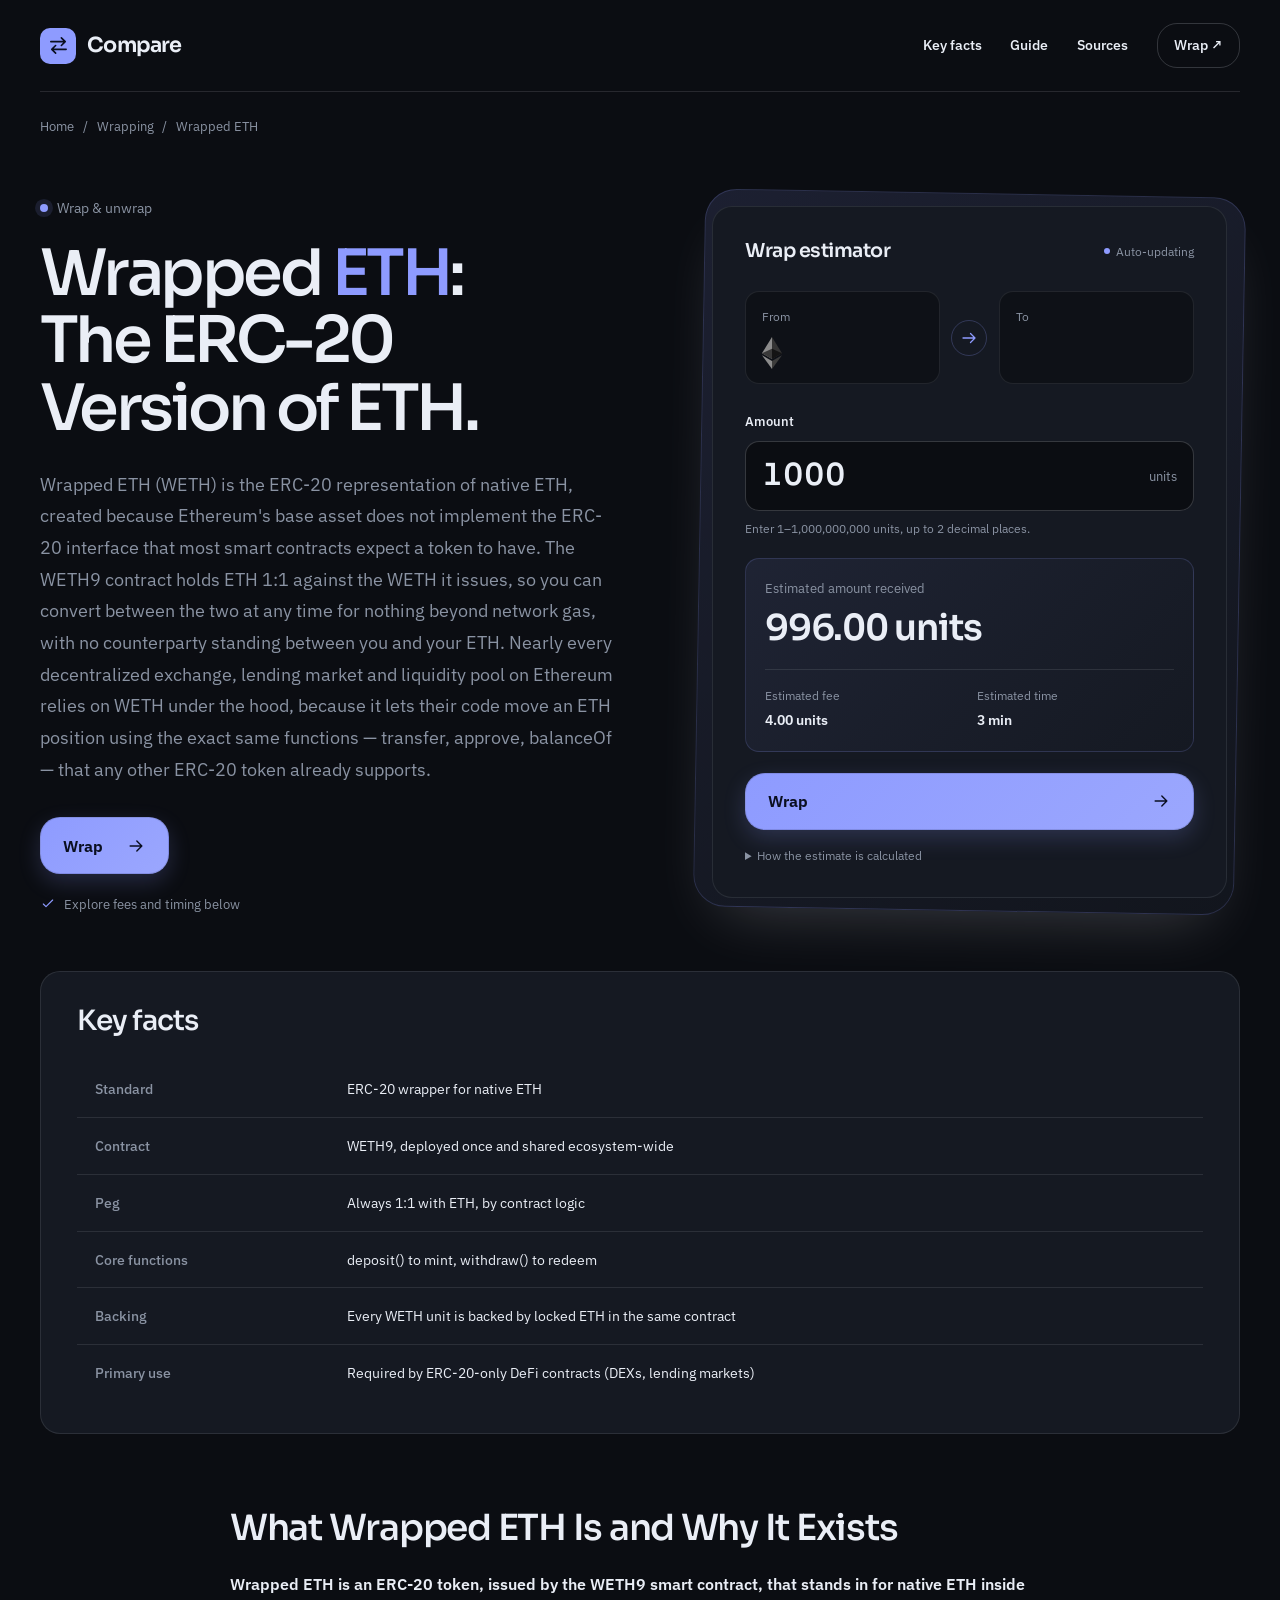
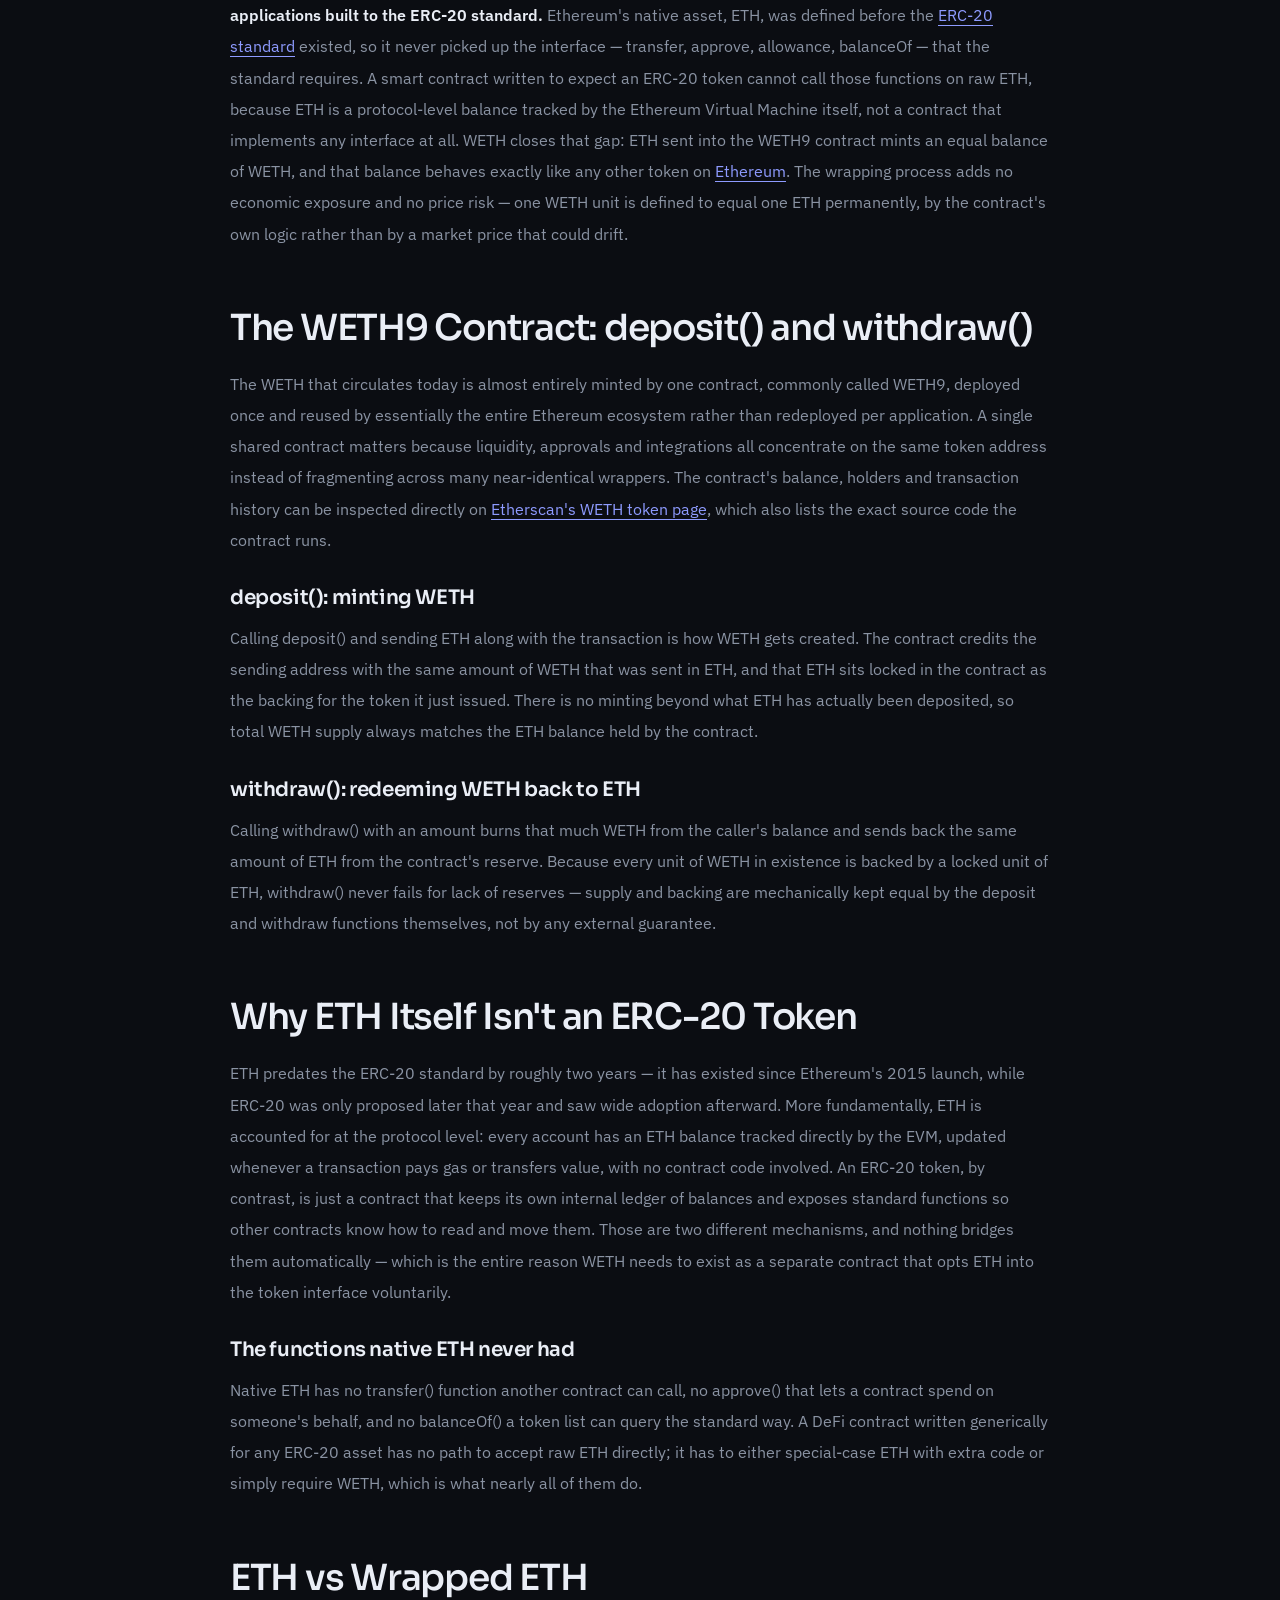
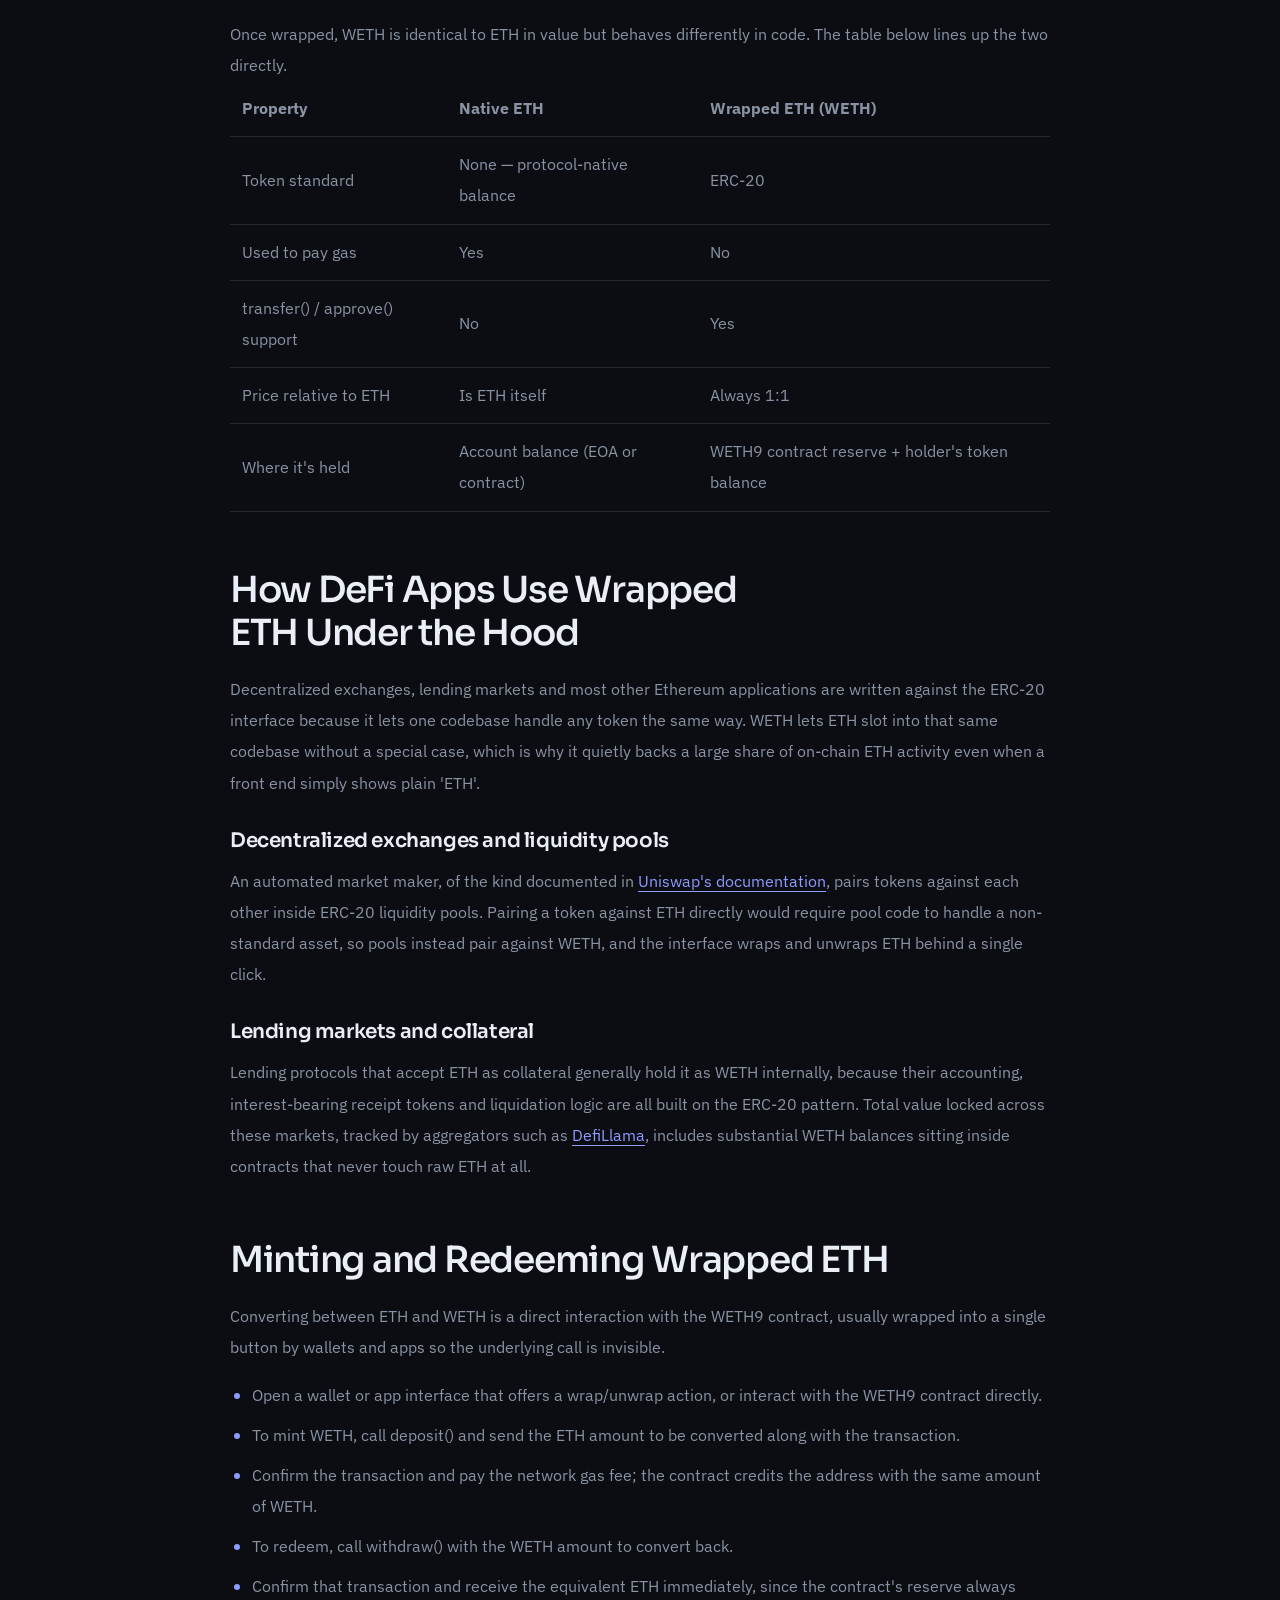
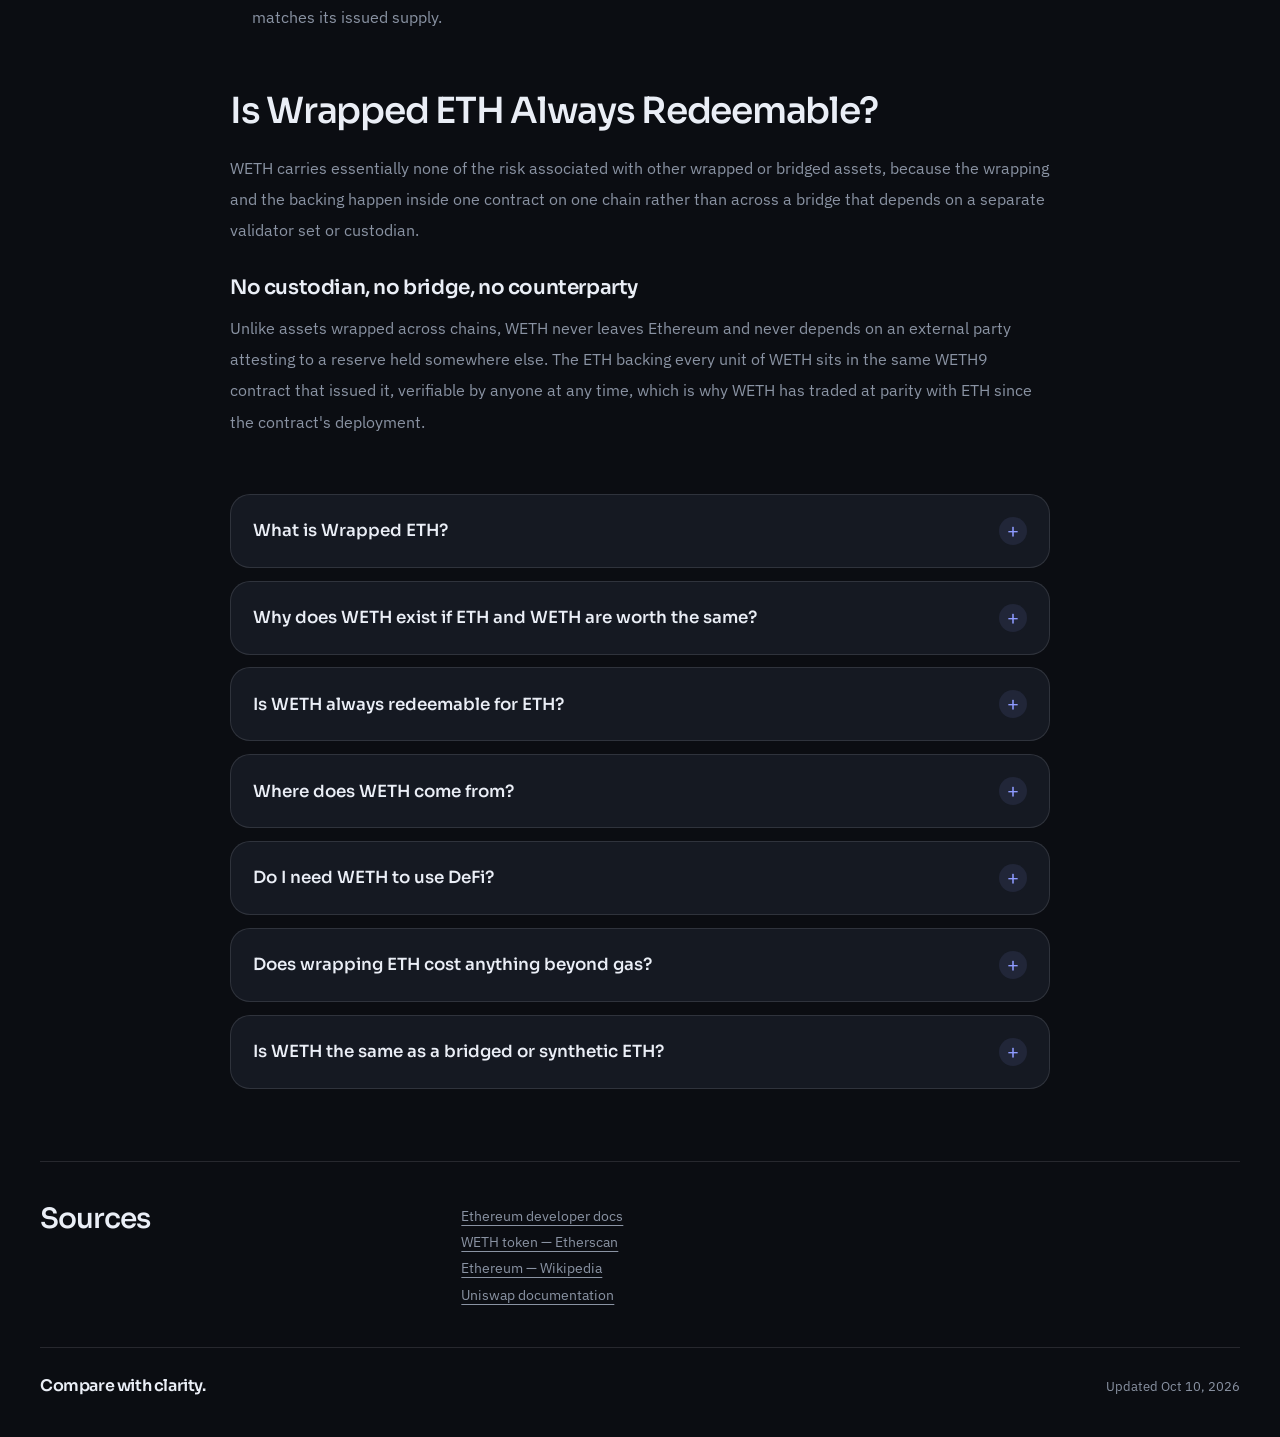
==== commit 36f421cb: "Compact hero; action-verb CTA (swap/bridge/stake)" ====
--- a/index.html
+++ b/index.html
@@ -137,7 +137,7 @@
 <div class="cacbcc9">
 <nav class="c21d194" aria-label="Main navigation">
 <a class="c4f2dd9" href="#hero"><span class="c961d33" aria-hidden="true"><svg viewBox="0 0 24 24"><path d="M4 8h15m-4-4 4 4-4 4M20 16H5m4-4-4 4 4 4"/></svg></span>Compare</a>
-<div class="c7e987d"><a href="#facts">Key facts</a><a href="#guide">Guide</a><a href="#sources">Sources</a><a class="c7365ae" href="dashboard/">Open app ↗</a></div>
+<div class="c7e987d"><a href="#facts">Key facts</a><a href="#guide">Guide</a><a href="#sources">Sources</a><a class="c7365ae" href="dashboard/">Wrap ↗</a></div>
 </nav>
 <div class="caf3839"><nav class="c7a2a14" aria-label="Breadcrumb"><a href="dashboard/">Home</a> <span>/</span> <span>Wrapping</span> <span>/</span> <span>Wrapped ETH</span></nav></div>
 <section class="c0ffaf4" id="hero" aria-labelledby="hero-title">
@@ -145,7 +145,7 @@
 <p class="c0c17ba">Wrap & unwrap</p>
 <h1 id="hero-title">Wrapped <em>ETH</em>: The ERC-20 Version of ETH.</h1>
 <p class="cc60ee2">Wrapped ETH (WETH) is the ERC-20 representation of native ETH, created because Ethereum's base asset does not implement the ERC-20 interface that most smart contracts expect a token to have. The WETH9 contract holds ETH 1:1 against the WETH it issues, so you can convert between the two at any time for nothing beyond network gas, with no counterparty standing between you and your ETH. Nearly every decentralized exchange, lending market and liquidity pool on Ethereum relies on WETH under the hood, because it lets their code move an ETH position using the exact same functions — transfer, approve, balanceOf — that any other ERC-20 token already supports.</p>
-<a class="c1e322e" href="dashboard/">Open app <svg viewBox="0 0 24 24" aria-hidden="true"><path d="M5 12h14m-6-6 6 6-6 6"/></svg></a>
+<a class="c1e322e" href="dashboard/">Wrap <svg viewBox="0 0 24 24" aria-hidden="true"><path d="M5 12h14m-6-6 6 6-6 6"/></svg></a>
 <p class="c407b04"><svg viewBox="0 0 24 24" aria-hidden="true"><path d="m5 12 4 4L19 6"/></svg>Explore fees and timing below</p>
 </div>
 <aside class="c959c76" aria-labelledby="estimator-title">
@@ -168,7 +168,7 @@
 <div><span class="cf2a229">Estimated time</span><output class="c66ead2" id="time" for="amount">—</output></div>
 </div>
 </div>
-<a class="c1e322e" href="dashboard/">Continue <svg viewBox="0 0 24 24" aria-hidden="true"><path d="M5 12h14m-6-6 6 6-6 6"/></svg></a>
+<a class="c1e322e" href="dashboard/">Wrap <svg viewBox="0 0 24 24" aria-hidden="true"><path d="M5 12h14m-6-6 6 6-6 6"/></svg></a>
 <details class="c6b3c8f"><summary>How the estimate is calculated</summary><p>Fee = 0.5 units + 0.35% of the amount, rounded to 2 decimals. Amount received = amount − fee. Time = 2 minutes + 1 minute per 10,000 units, rounded up.</p></details>
 <noscript><p class="c22deff">Enable JavaScript to calculate fees and timing.</p></noscript>
 </div>
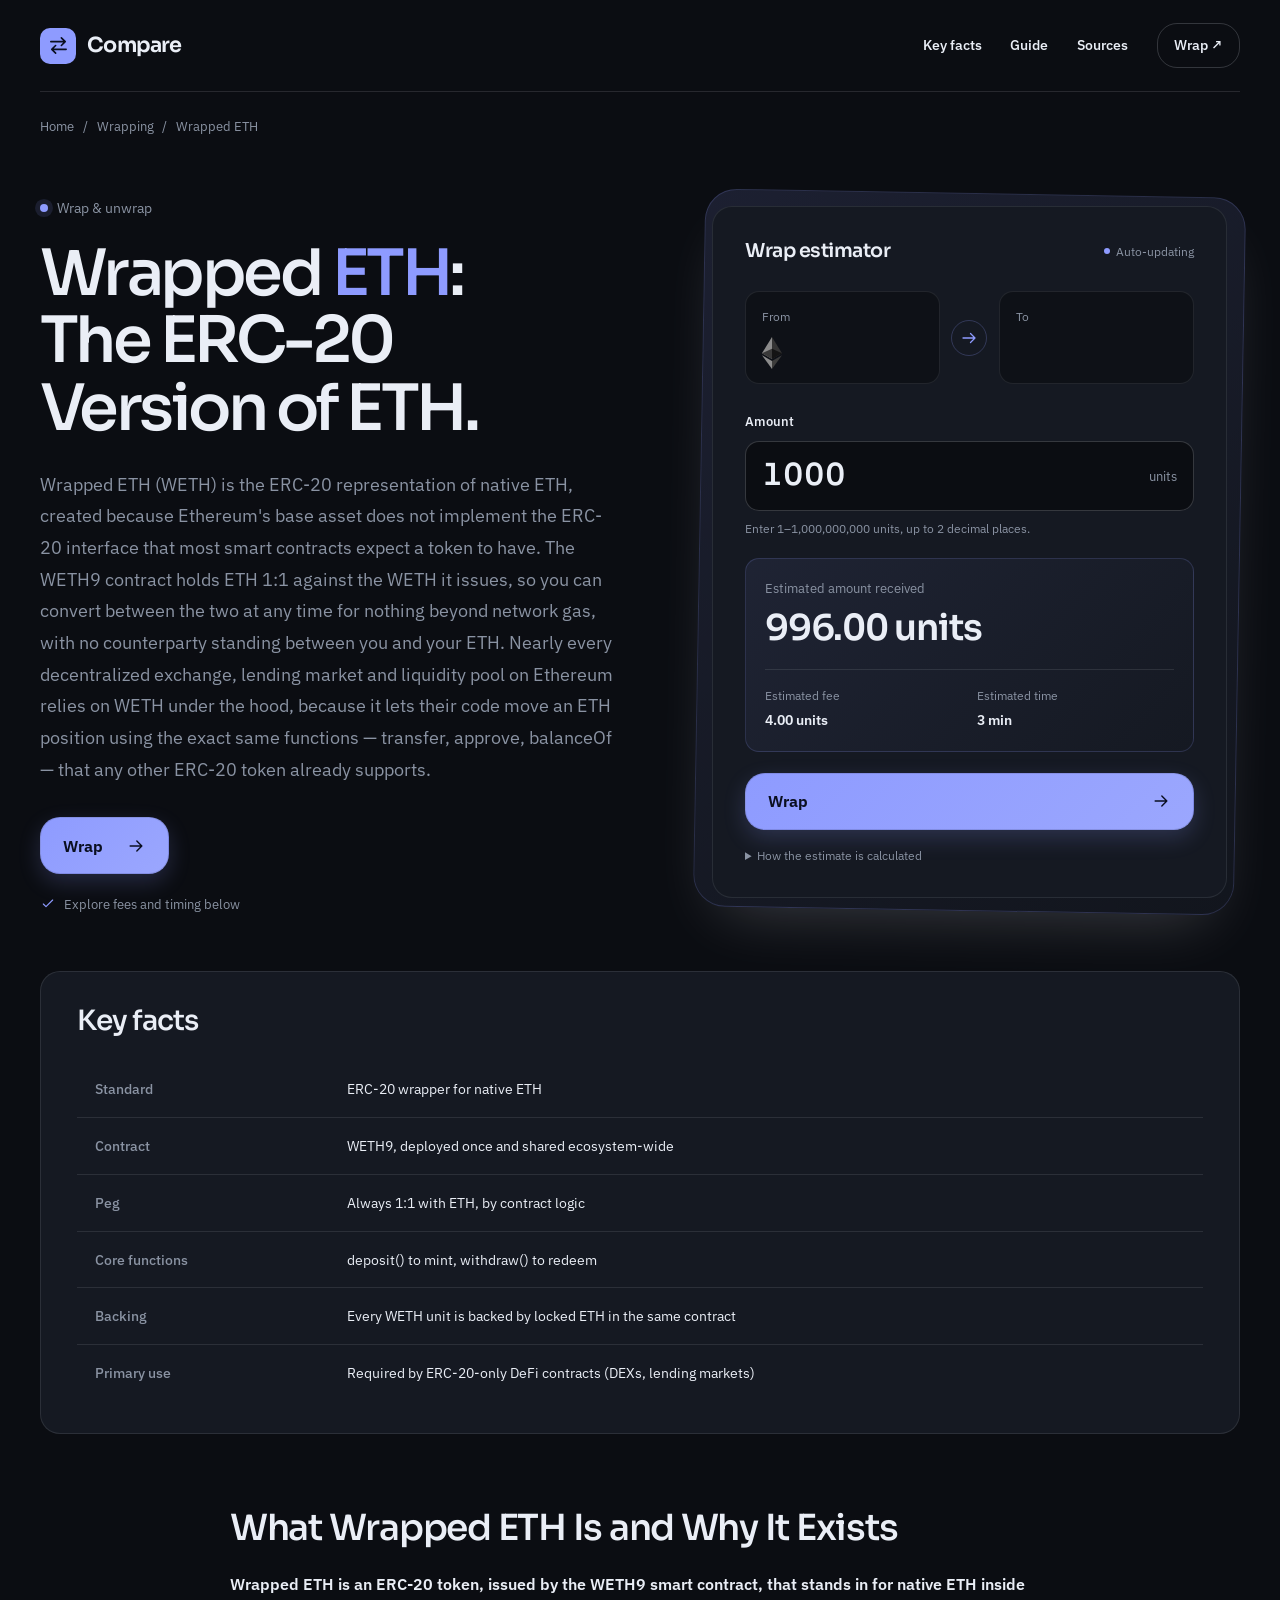
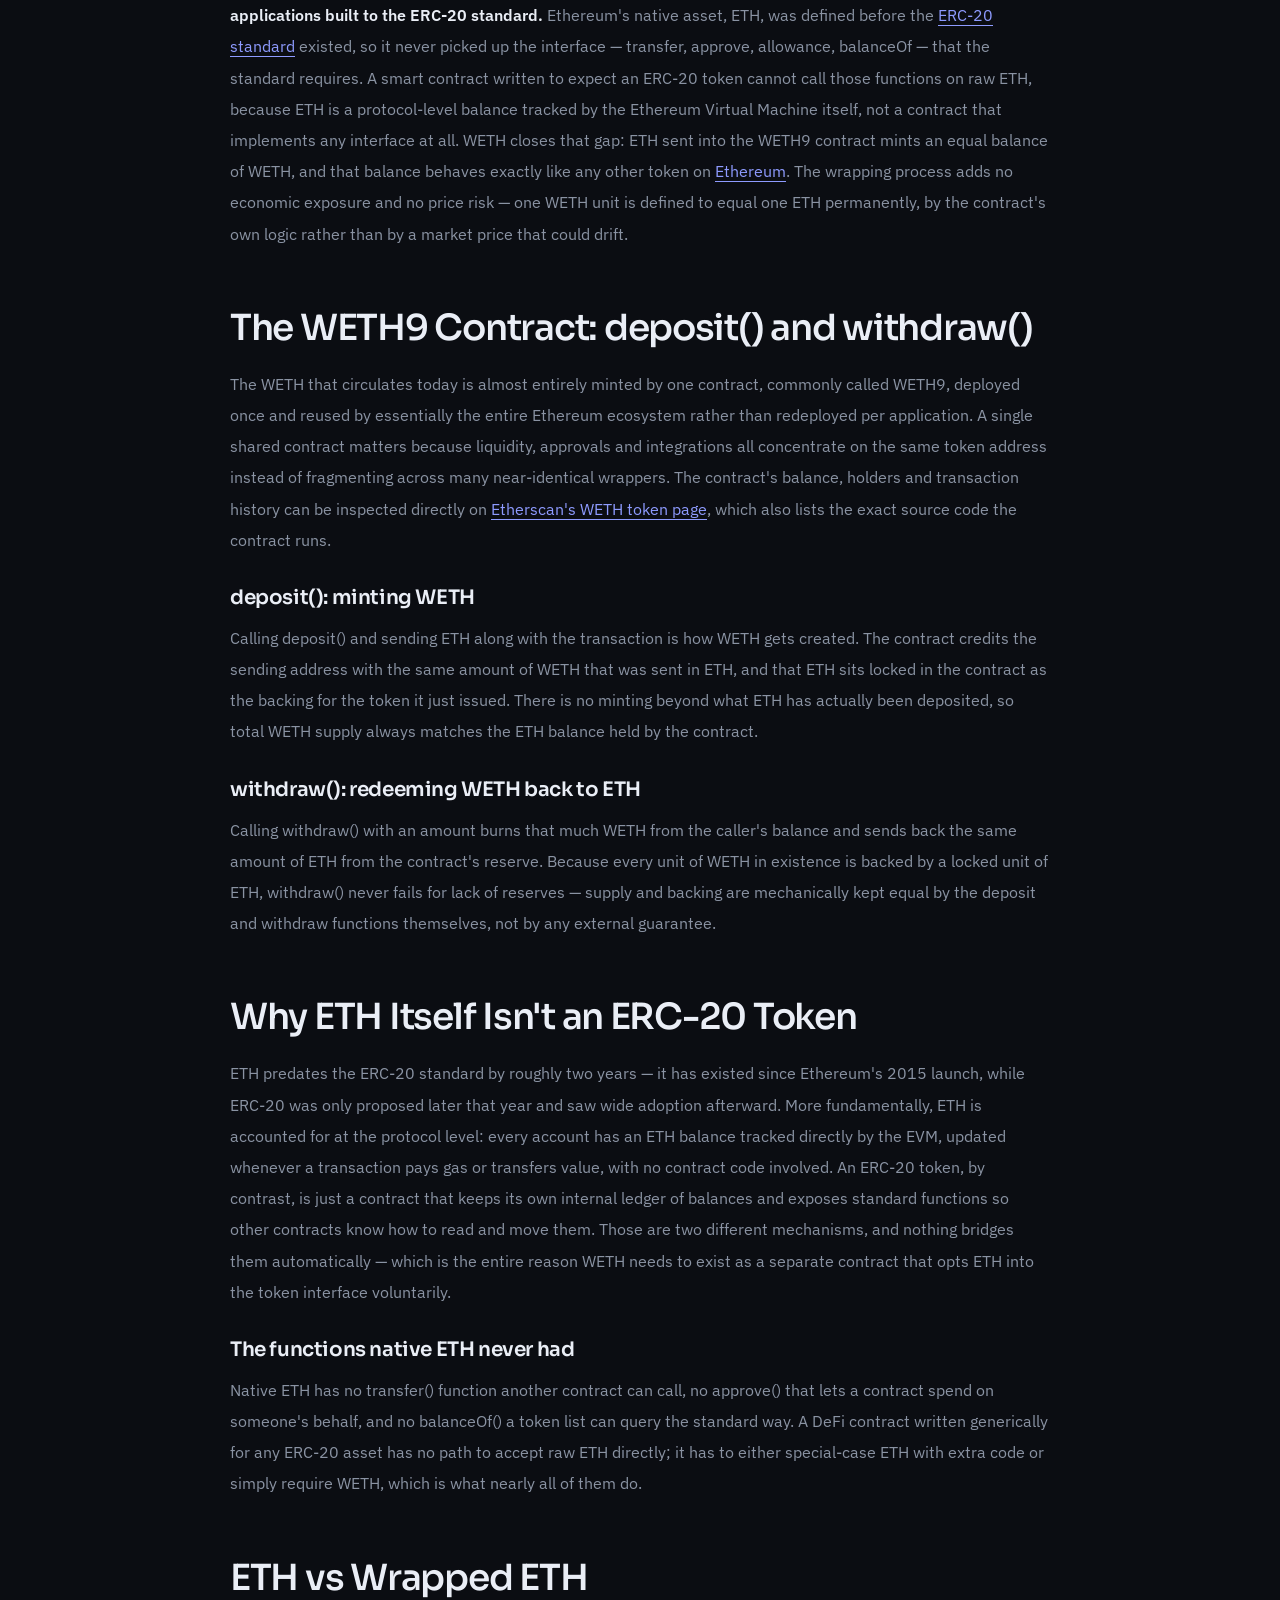
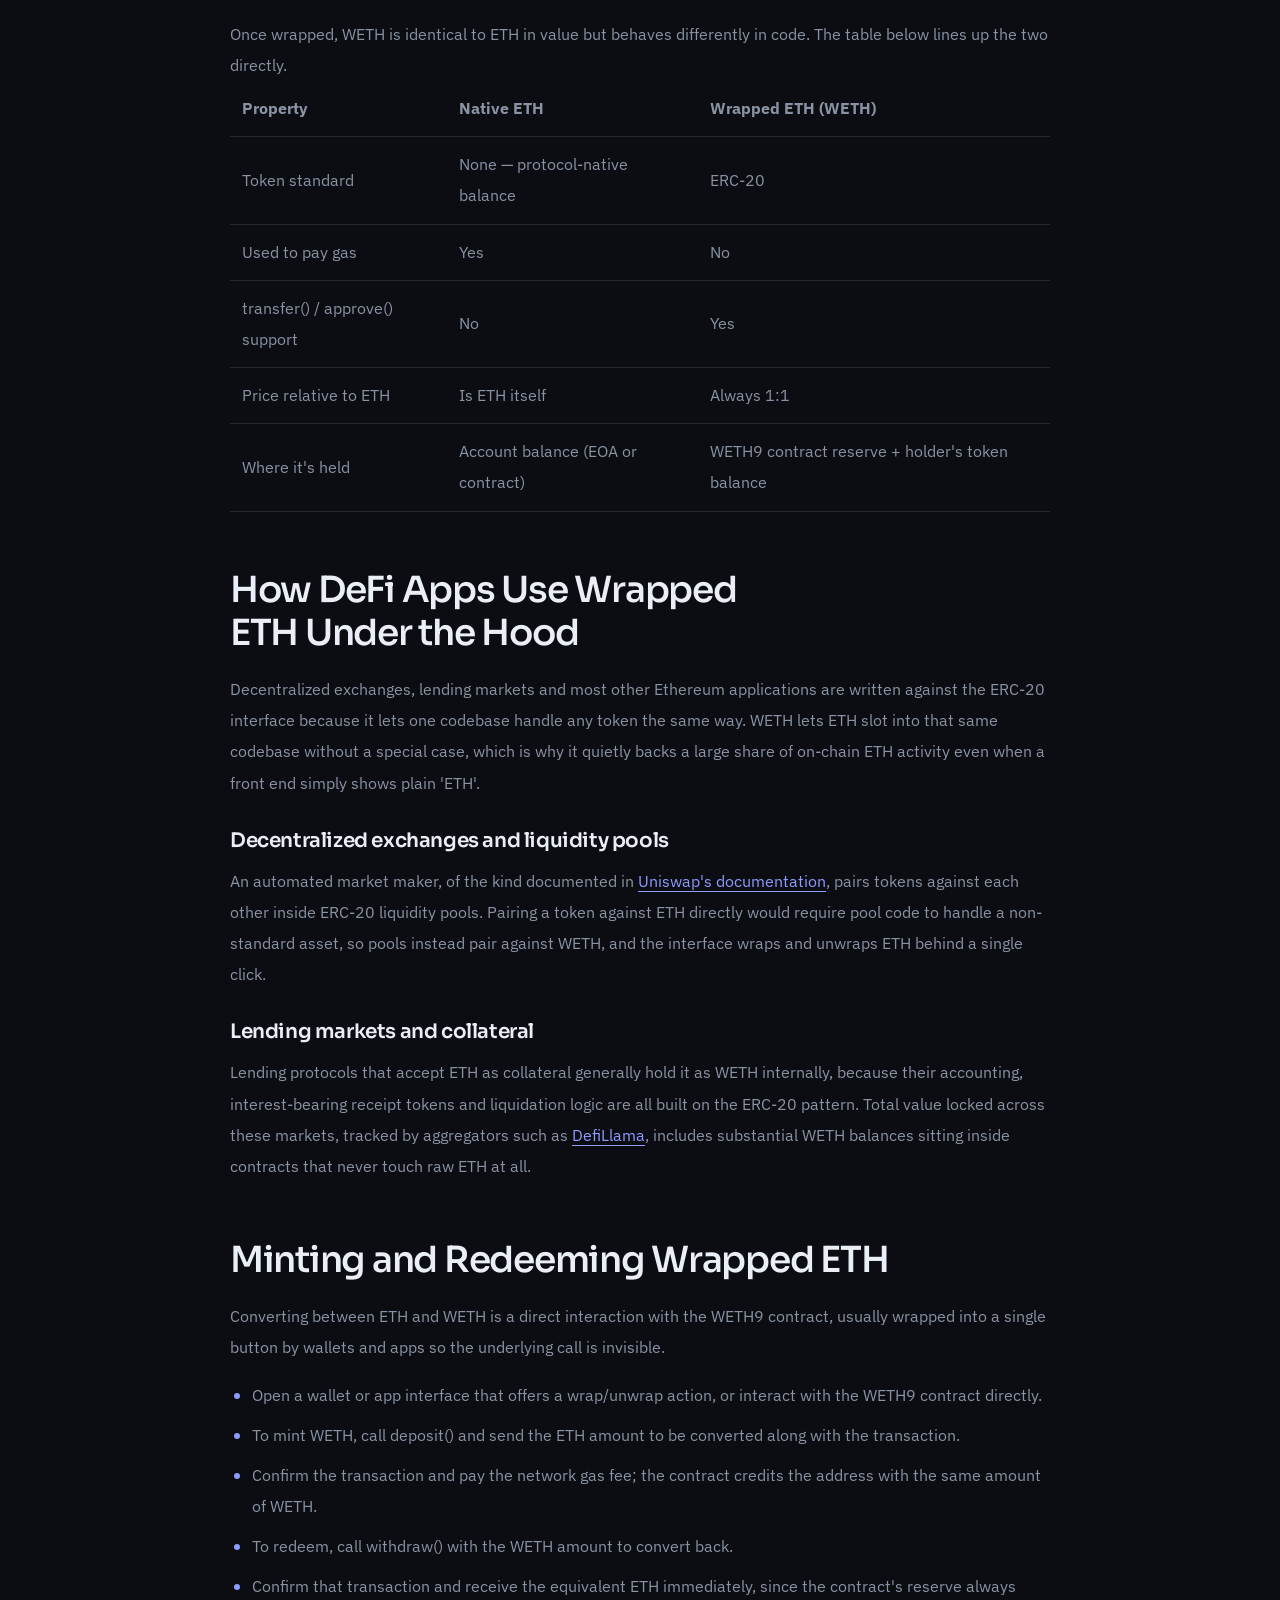
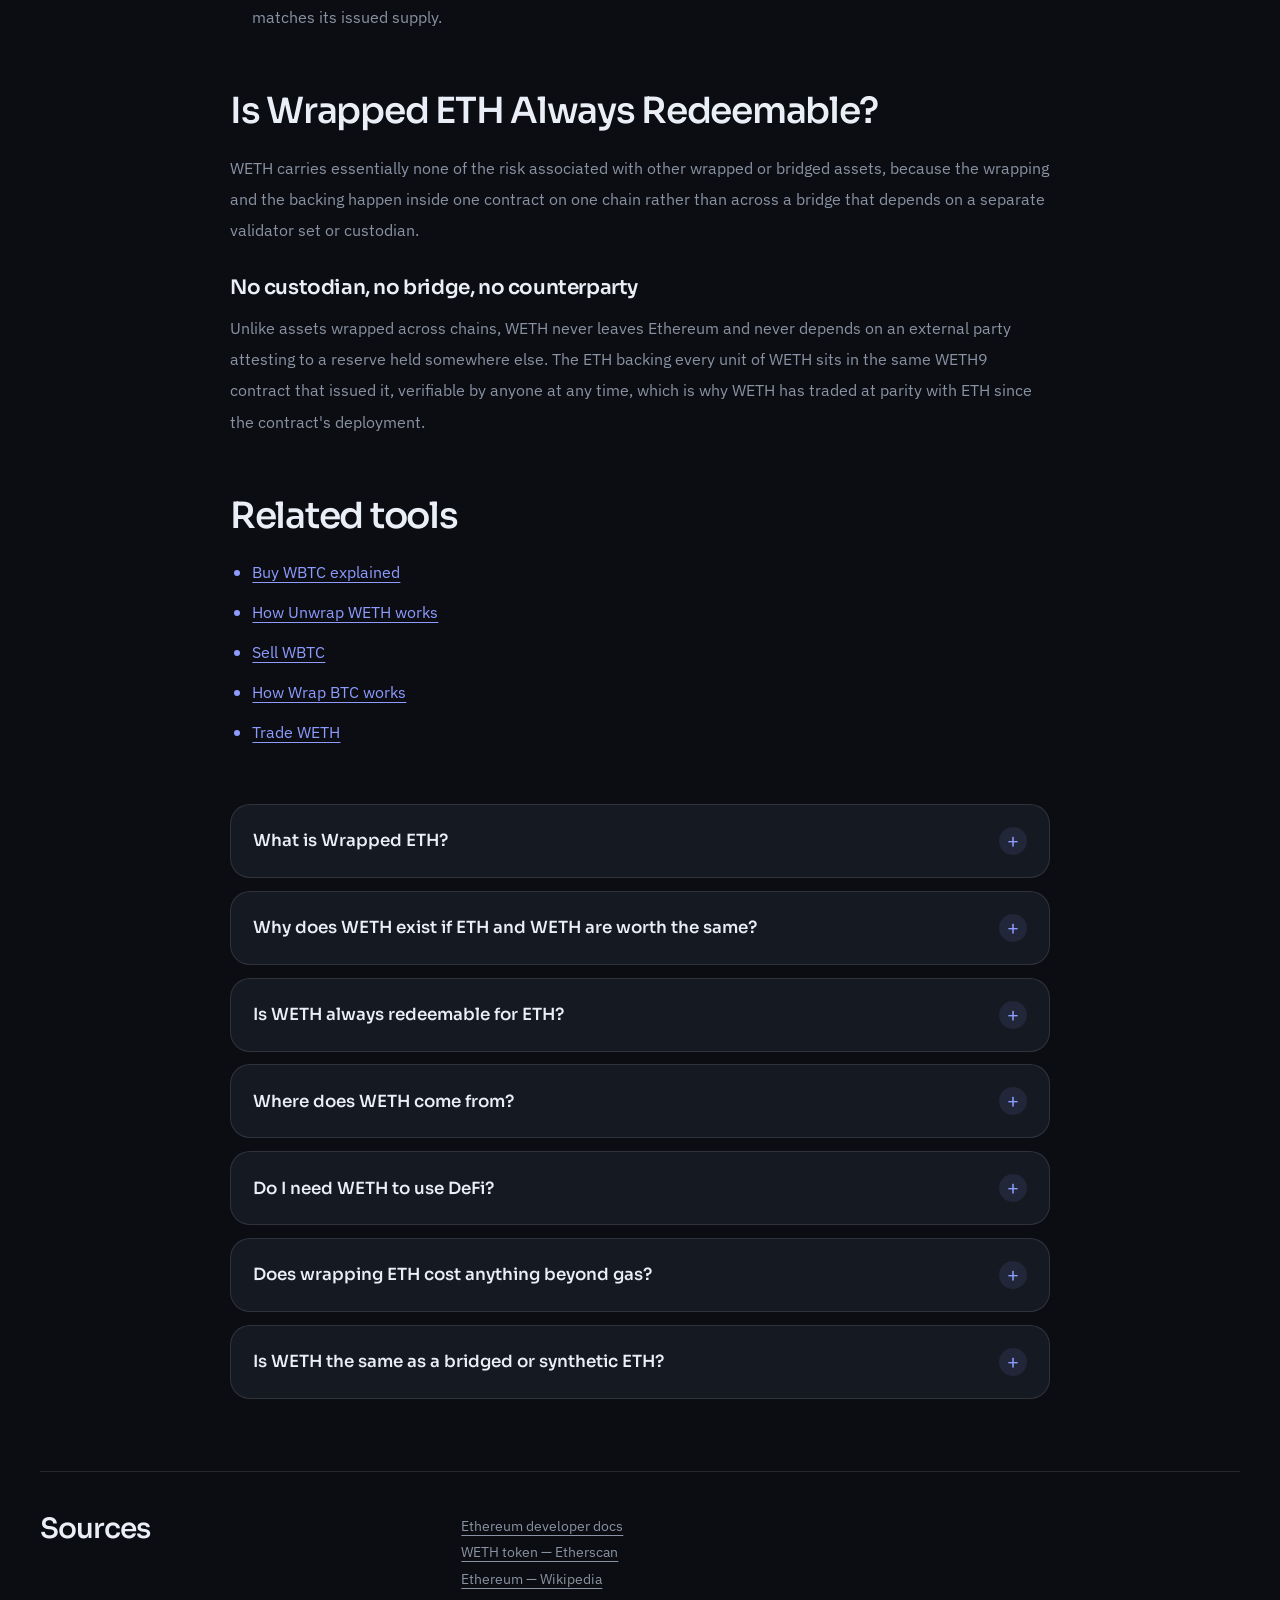
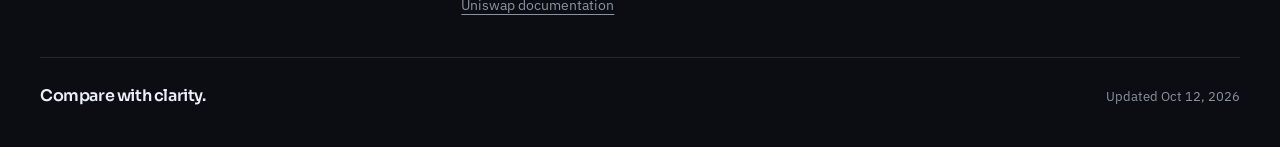
==== commit 06509815: "Internal network interlinking (Related block, dofollow)" ====
--- a/index.html
+++ b/index.html
@@ -13,7 +13,7 @@
 <meta name="twitter:card" content="summary_large_image">
 <meta name="twitter:title" content="Wrapped ETH (WETH) Explained">
 <link rel="preconnect" href="https://fonts.googleapis.com"><link rel="preconnect" href="https://fonts.gstatic.com" crossorigin><link rel="stylesheet" href="https://fonts.googleapis.com/css2?family=IBM+Plex+Sans:wght@400;500;600;700&family=Sora:wght@500;600;700&display=swap">
-<script type="application/ld+json">{"@context": "https://schema.org", "@graph": [{"@type": "WebSite", "@id": "https://wrapped-eth.github.io/#website", "url": "https://wrapped-eth.github.io/", "name": "Wrapped ETH (WETH) — What It Is and Why It Exists"}, {"@type": "WebPage", "@id": "https://wrapped-eth.github.io/#webpage", "url": "https://wrapped-eth.github.io/", "name": "Wrapped ETH (WETH) — What It Is and Why It Exists", "isPartOf": {"@id": "https://wrapped-eth.github.io/#website"}, "description": "Wrapped ETH (WETH) is the ERC-20 version of native ETH, minted and redeemed 1:1 through the WETH9 contract. See why ETH needs wrapping and how DeFi uses it under the hood.", "datePublished": "2026-10-10", "dateModified": "2026-10-10"}, {"@type": "SoftwareApplication", "name": "Wrapped ETH", "applicationCategory": "FinanceApplication", "operatingSystem": "Web", "offers": {"@type": "Offer", "price": "0", "priceCurrency": "USD"}}, {"@type": "BreadcrumbList", "itemListElement": [{"@type": "ListItem", "position": 1, "name": "Home", "item": "https://wrapped-eth.github.io/"}, {"@type": "ListItem", "position": 2, "name": "Wrapping"}, {"@type": "ListItem", "position": 3, "name": "Wrapped ETH"}]}, {"@type": "FAQPage", "mainEntity": [{"@type": "Question", "name": "What is Wrapped ETH?", "acceptedAnswer": {"@type": "Answer", "text": "Wrapped ETH (WETH) is an ERC-20 token that represents native ETH on a 1:1 basis, minted and redeemed through the WETH9 contract so that ETH can be used anywhere an ERC-20 token is expected."}}, {"@type": "Question", "name": "Why does WETH exist if ETH and WETH are worth the same?", "acceptedAnswer": {"@type": "Answer", "text": "Because ETH predates the ERC-20 standard and never implements its transfer(), approve() and balanceOf() interface, so contracts written generically for ERC-20 tokens cannot accept raw ETH without WETH standing in for it."}}, {"@type": "Question", "name": "Is WETH always redeemable for ETH?", "acceptedAnswer": {"@type": "Answer", "text": "Yes. The WETH9 contract only ever mints WETH matched by ETH it already holds, so calling withdraw() always returns that exact amount of ETH, with no counterparty able to interrupt the exchange."}}, {"@type": "Question", "name": "Where does WETH come from?", "acceptedAnswer": {"@type": "Answer", "text": "Almost all WETH in circulation is minted by a single shared contract, WETH9, deployed once and reused across the Ethereum ecosystem rather than redeployed per application."}}, {"@type": "Question", "name": "Do I need WETH to use DeFi?", "acceptedAnswer": {"@type": "Answer", "text": "Most decentralized exchanges and lending markets require WETH internally even when their interface shows plain ETH, because their contracts are written against the ERC-20 interface that native ETH does not implement."}}, {"@type": "Question", "name": "Does wrapping ETH cost anything beyond gas?", "acceptedAnswer": {"@type": "Answer", "text": "No. Converting ETH to WETH or back carries no fee of its own — the contract issues and redeems at a fixed 1:1 rate, so the only cost is the network gas for the deposit() or withdraw() transaction."}}, {"@type": "Question", "name": "Is WETH the same as a bridged or synthetic ETH?", "acceptedAnswer": {"@type": "Answer", "text": "No. WETH stays on Ethereum and is backed directly by ETH locked in the WETH9 contract, unlike a bridged or synthetic asset that depends on a separate chain, validator set or custodian to maintain its peg."}}]}]}</script>
+<script type="application/ld+json">{"@context": "https://schema.org", "@graph": [{"@type": "WebSite", "@id": "https://wrapped-eth.github.io/#website", "url": "https://wrapped-eth.github.io/", "name": "Wrapped ETH (WETH) — What It Is and Why It Exists"}, {"@type": "WebPage", "@id": "https://wrapped-eth.github.io/#webpage", "url": "https://wrapped-eth.github.io/", "name": "Wrapped ETH (WETH) — What It Is and Why It Exists", "isPartOf": {"@id": "https://wrapped-eth.github.io/#website"}, "description": "Wrapped ETH (WETH) is the ERC-20 version of native ETH, minted and redeemed 1:1 through the WETH9 contract. See why ETH needs wrapping and how DeFi uses it under the hood.", "datePublished": "2026-10-12", "dateModified": "2026-10-12"}, {"@type": "SoftwareApplication", "name": "Wrapped ETH", "applicationCategory": "FinanceApplication", "operatingSystem": "Web", "offers": {"@type": "Offer", "price": "0", "priceCurrency": "USD"}}, {"@type": "BreadcrumbList", "itemListElement": [{"@type": "ListItem", "position": 1, "name": "Home", "item": "https://wrapped-eth.github.io/"}, {"@type": "ListItem", "position": 2, "name": "Wrapping"}, {"@type": "ListItem", "position": 3, "name": "Wrapped ETH"}]}, {"@type": "FAQPage", "mainEntity": [{"@type": "Question", "name": "What is Wrapped ETH?", "acceptedAnswer": {"@type": "Answer", "text": "Wrapped ETH (WETH) is an ERC-20 token that represents native ETH on a 1:1 basis, minted and redeemed through the WETH9 contract so that ETH can be used anywhere an ERC-20 token is expected."}}, {"@type": "Question", "name": "Why does WETH exist if ETH and WETH are worth the same?", "acceptedAnswer": {"@type": "Answer", "text": "Because ETH predates the ERC-20 standard and never implements its transfer(), approve() and balanceOf() interface, so contracts written generically for ERC-20 tokens cannot accept raw ETH without WETH standing in for it."}}, {"@type": "Question", "name": "Is WETH always redeemable for ETH?", "acceptedAnswer": {"@type": "Answer", "text": "Yes. The WETH9 contract only ever mints WETH matched by ETH it already holds, so calling withdraw() always returns that exact amount of ETH, with no counterparty able to interrupt the exchange."}}, {"@type": "Question", "name": "Where does WETH come from?", "acceptedAnswer": {"@type": "Answer", "text": "Almost all WETH in circulation is minted by a single shared contract, WETH9, deployed once and reused across the Ethereum ecosystem rather than redeployed per application."}}, {"@type": "Question", "name": "Do I need WETH to use DeFi?", "acceptedAnswer": {"@type": "Answer", "text": "Most decentralized exchanges and lending markets require WETH internally even when their interface shows plain ETH, because their contracts are written against the ERC-20 interface that native ETH does not implement."}}, {"@type": "Question", "name": "Does wrapping ETH cost anything beyond gas?", "acceptedAnswer": {"@type": "Answer", "text": "No. Converting ETH to WETH or back carries no fee of its own — the contract issues and redeems at a fixed 1:1 rate, so the only cost is the network gas for the deposit() or withdraw() transaction."}}, {"@type": "Question", "name": "Is WETH the same as a bridged or synthetic ETH?", "acceptedAnswer": {"@type": "Answer", "text": "No. WETH stays on Ethereum and is backed directly by ETH locked in the WETH9 contract, unlike a bridged or synthetic asset that depends on a separate chain, validator set or custodian to maintain its peg."}}]}]}</script>
 <style>
 :root{--bg:#0B0D12;--surface:#151922;--text:#EAEEF6;--muted:#8A93A3;--accent:#8E9BFF;--accent-ink:#0A0F20;--radius:20px;--display:"Sora";--body:"IBM Plex Sans"}
 *{box-sizing:border-box}
@@ -186,7 +186,7 @@
 <section class="c43f506"><h2 class="ca7bad8">ETH vs Wrapped ETH</h2><div class="c9d65b3">Once wrapped, WETH is identical to ETH in value but behaves differently in code. The table below lines up the two directly.<table><thead><tr><th>Property</th><th>Native ETH</th><th>Wrapped ETH (WETH)</th></tr></thead><tbody><tr><td>Token standard</td><td>None — protocol-native balance</td><td>ERC-20</td></tr><tr><td>Used to pay gas</td><td>Yes</td><td>No</td></tr><tr><td>transfer() / approve() support</td><td>No</td><td>Yes</td></tr><tr><td>Price relative to ETH</td><td>Is ETH itself</td><td>Always 1:1</td></tr><tr><td>Where it's held</td><td>Account balance (EOA or contract)</td><td>WETH9 contract reserve + holder's token balance</td></tr></tbody></table></div></section>
 <section class="c43f506"><h2 class="ca7bad8">How DeFi Apps Use Wrapped ETH Under the Hood</h2><div class="c9d65b3">Decentralized exchanges, lending markets and most other Ethereum applications are written against the ERC-20 interface because it lets one codebase handle any token the same way. WETH lets ETH slot into that same codebase without a special case, which is why it quietly backs a large share of on-chain ETH activity even when a front end simply shows plain 'ETH'.<h3>Decentralized exchanges and liquidity pools</h3>An automated market maker, of the kind documented in <a href="https://docs.uniswap.org/" rel="nofollow noopener" target="_blank">Uniswap's documentation</a>, pairs tokens against each other inside ERC-20 liquidity pools. Pairing a token against ETH directly would require pool code to handle a non-standard asset, so pools instead pair against WETH, and the interface wraps and unwraps ETH behind a single click.<h3>Lending markets and collateral</h3>Lending protocols that accept ETH as collateral generally hold it as WETH internally, because their accounting, interest-bearing receipt tokens and liquidation logic are all built on the ERC-20 pattern. Total value locked across these markets, tracked by aggregators such as <a href="https://defillama.com/" rel="nofollow noopener" target="_blank">DefiLlama</a>, includes substantial WETH balances sitting inside contracts that never touch raw ETH at all.</div></section>
 <section class="c43f506"><h2 class="ca7bad8">Minting and Redeeming Wrapped ETH</h2><div class="c9d65b3">Converting between ETH and WETH is a direct interaction with the WETH9 contract, usually wrapped into a single button by wallets and apps so the underlying call is invisible.<ul><li>Open a wallet or app interface that offers a wrap/unwrap action, or interact with the WETH9 contract directly.</li><li>To mint WETH, call deposit() and send the ETH amount to be converted along with the transaction.</li><li>Confirm the transaction and pay the network gas fee; the contract credits the address with the same amount of WETH.</li><li>To redeem, call withdraw() with the WETH amount to convert back.</li><li>Confirm that transaction and receive the equivalent ETH immediately, since the contract's reserve always matches its issued supply.</li></ul></div></section>
-<section class="c43f506"><h2 class="ca7bad8">Is Wrapped ETH Always Redeemable?</h2><div class="c9d65b3">WETH carries essentially none of the risk associated with other wrapped or bridged assets, because the wrapping and the backing happen inside one contract on one chain rather than across a bridge that depends on a separate validator set or custodian.<h3>No custodian, no bridge, no counterparty</h3>Unlike assets wrapped across chains, WETH never leaves Ethereum and never depends on an external party attesting to a reserve held somewhere else. The ETH backing every unit of WETH sits in the same WETH9 contract that issued it, verifiable by anyone at any time, which is why WETH has traded at parity with ETH since the contract's deployment.</div></section><details class="c40688b"><summary class="c743749">What is Wrapped ETH?</summary><div class="c600711">Wrapped ETH (WETH) is an ERC-20 token that represents native ETH on a 1:1 basis, minted and redeemed through the WETH9 contract so that ETH can be used anywhere an ERC-20 token is expected.</div></details>
+<section class="c43f506"><h2 class="ca7bad8">Is Wrapped ETH Always Redeemable?</h2><div class="c9d65b3">WETH carries essentially none of the risk associated with other wrapped or bridged assets, because the wrapping and the backing happen inside one contract on one chain rather than across a bridge that depends on a separate validator set or custodian.<h3>No custodian, no bridge, no counterparty</h3>Unlike assets wrapped across chains, WETH never leaves Ethereum and never depends on an external party attesting to a reserve held somewhere else. The ETH backing every unit of WETH sits in the same WETH9 contract that issued it, verifiable by anyone at any time, which is why WETH has traded at parity with ETH since the contract's deployment.</div></section><section class="c43f506 c2d1c8f" id="related"><h2 class="ca7bad8">Related tools</h2><div class="c9d65b3"><ul><li><a href="https://buy-wbtc.github.io/">Buy WBTC explained</a></li><li><a href="https://unwrap-weth.github.io/">How Unwrap WETH works</a></li><li><a href="https://sell-wbtc.github.io/">Sell WBTC</a></li><li><a href="https://wrap-btc.github.io/">How Wrap BTC works</a></li><li><a href="https://trade-weth.github.io/">Trade WETH</a></li></ul></div></section><details class="c40688b"><summary class="c743749">What is Wrapped ETH?</summary><div class="c600711">Wrapped ETH (WETH) is an ERC-20 token that represents native ETH on a 1:1 basis, minted and redeemed through the WETH9 contract so that ETH can be used anywhere an ERC-20 token is expected.</div></details>
 <details class="c40688b"><summary class="c743749">Why does WETH exist if ETH and WETH are worth the same?</summary><div class="c600711">Because ETH predates the ERC-20 standard and never implements its transfer(), approve() and balanceOf() interface, so contracts written generically for ERC-20 tokens cannot accept raw ETH without WETH standing in for it.</div></details>
 <details class="c40688b"><summary class="c743749">Is WETH always redeemable for ETH?</summary><div class="c600711">Yes. The WETH9 contract only ever mints WETH matched by ETH it already holds, so calling withdraw() always returns that exact amount of ETH, with no counterparty able to interrupt the exchange.</div></details>
 <details class="c40688b"><summary class="c743749">Where does WETH come from?</summary><div class="c600711">Almost all WETH in circulation is minted by a single shared contract, WETH9, deployed once and reused across the Ethereum ecosystem rather than redeployed per application.</div></details>
@@ -197,7 +197,7 @@
 <li><a class="c0df824" href="https://etherscan.io/token/0xC02aaA39b223FE8D0A0e5C4F27eAD9083C756Cc2" rel="nofollow noopener" target="_blank">WETH token — Etherscan</a></li>
 <li><a class="c0df824" href="https://en.wikipedia.org/wiki/Ethereum" rel="nofollow noopener" target="_blank">Ethereum — Wikipedia</a></li>
 <li><a class="c0df824" href="https://docs.uniswap.org/" rel="nofollow noopener" target="_blank">Uniswap documentation</a></li></ul></div></section>
-<footer class="c835c7f"><span class="c2bffe1">Compare with clarity.</span><p class="c92bbe3">Updated Oct 10, 2026</p></footer>
+<footer class="c835c7f"><span class="c2bffe1">Compare with clarity.</span><p class="c92bbe3">Updated Oct 12, 2026</p></footer>
 </div>
 <script>
 (() => {
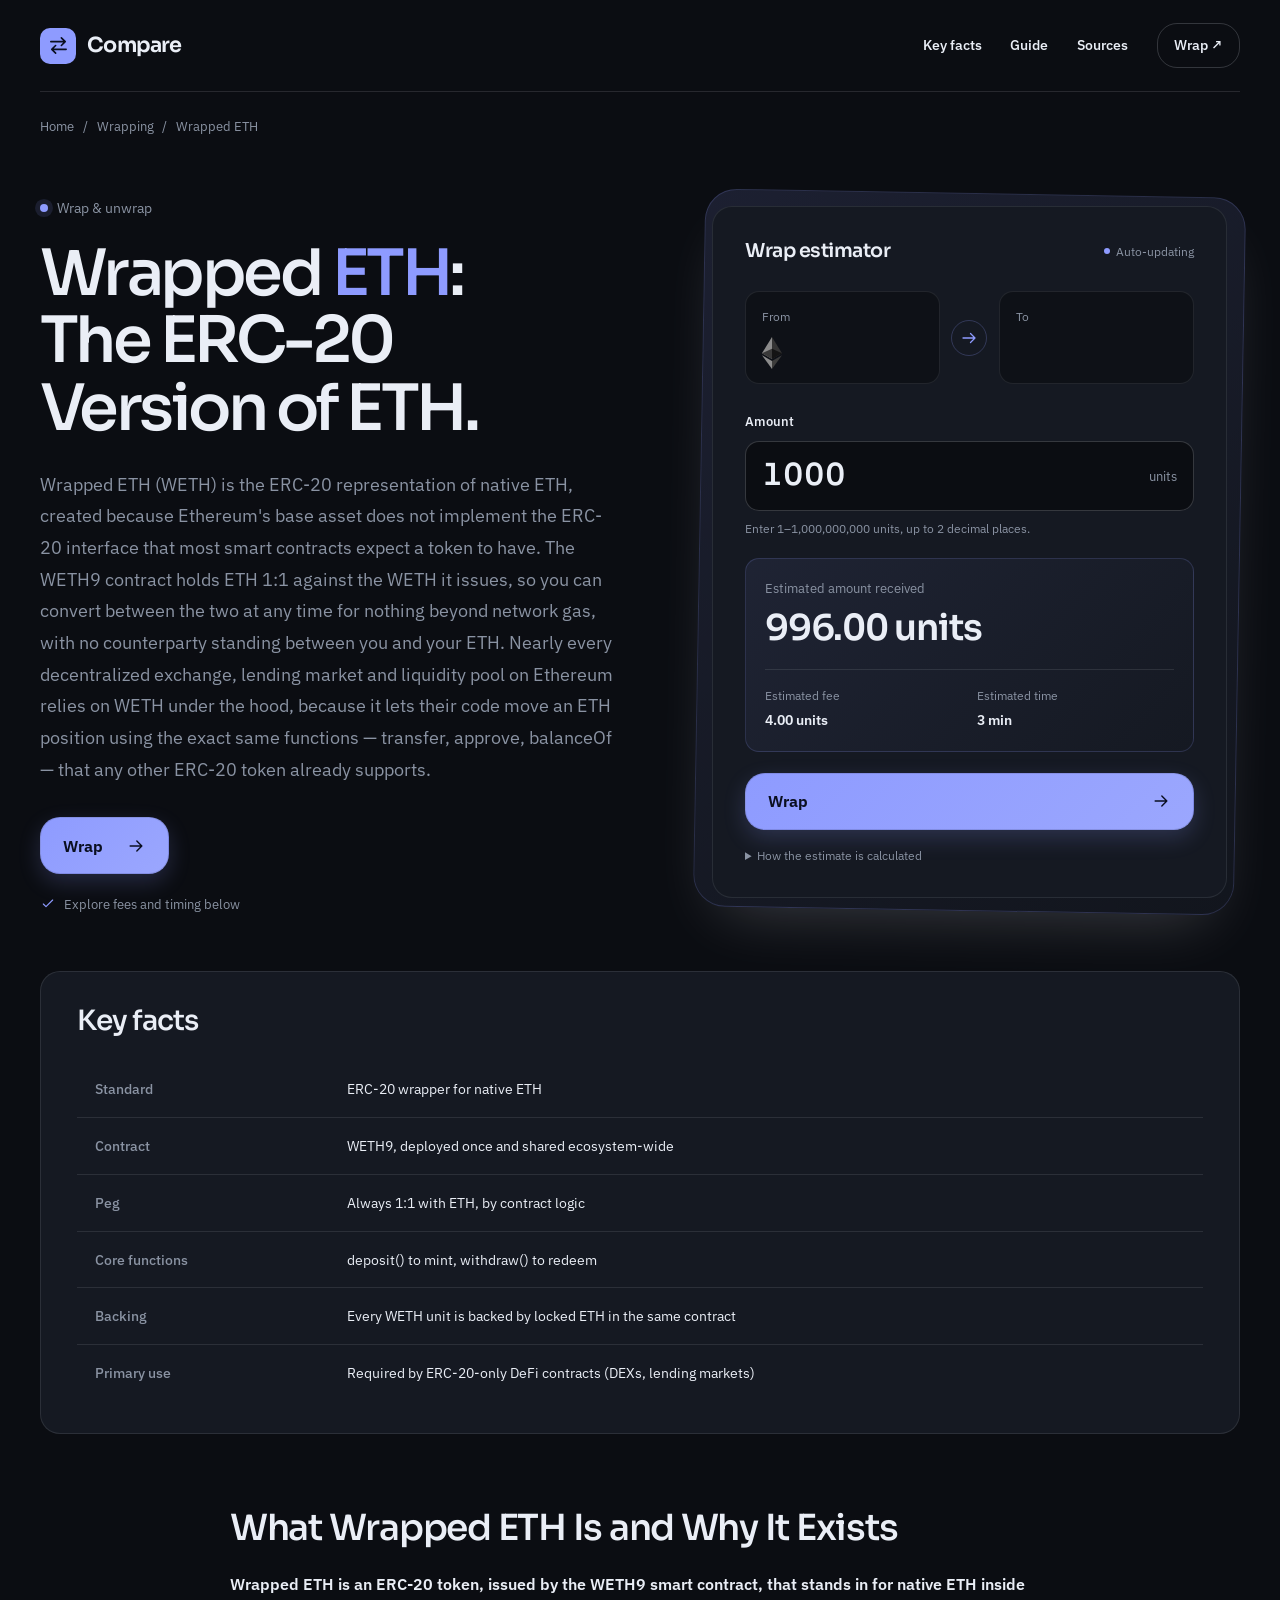
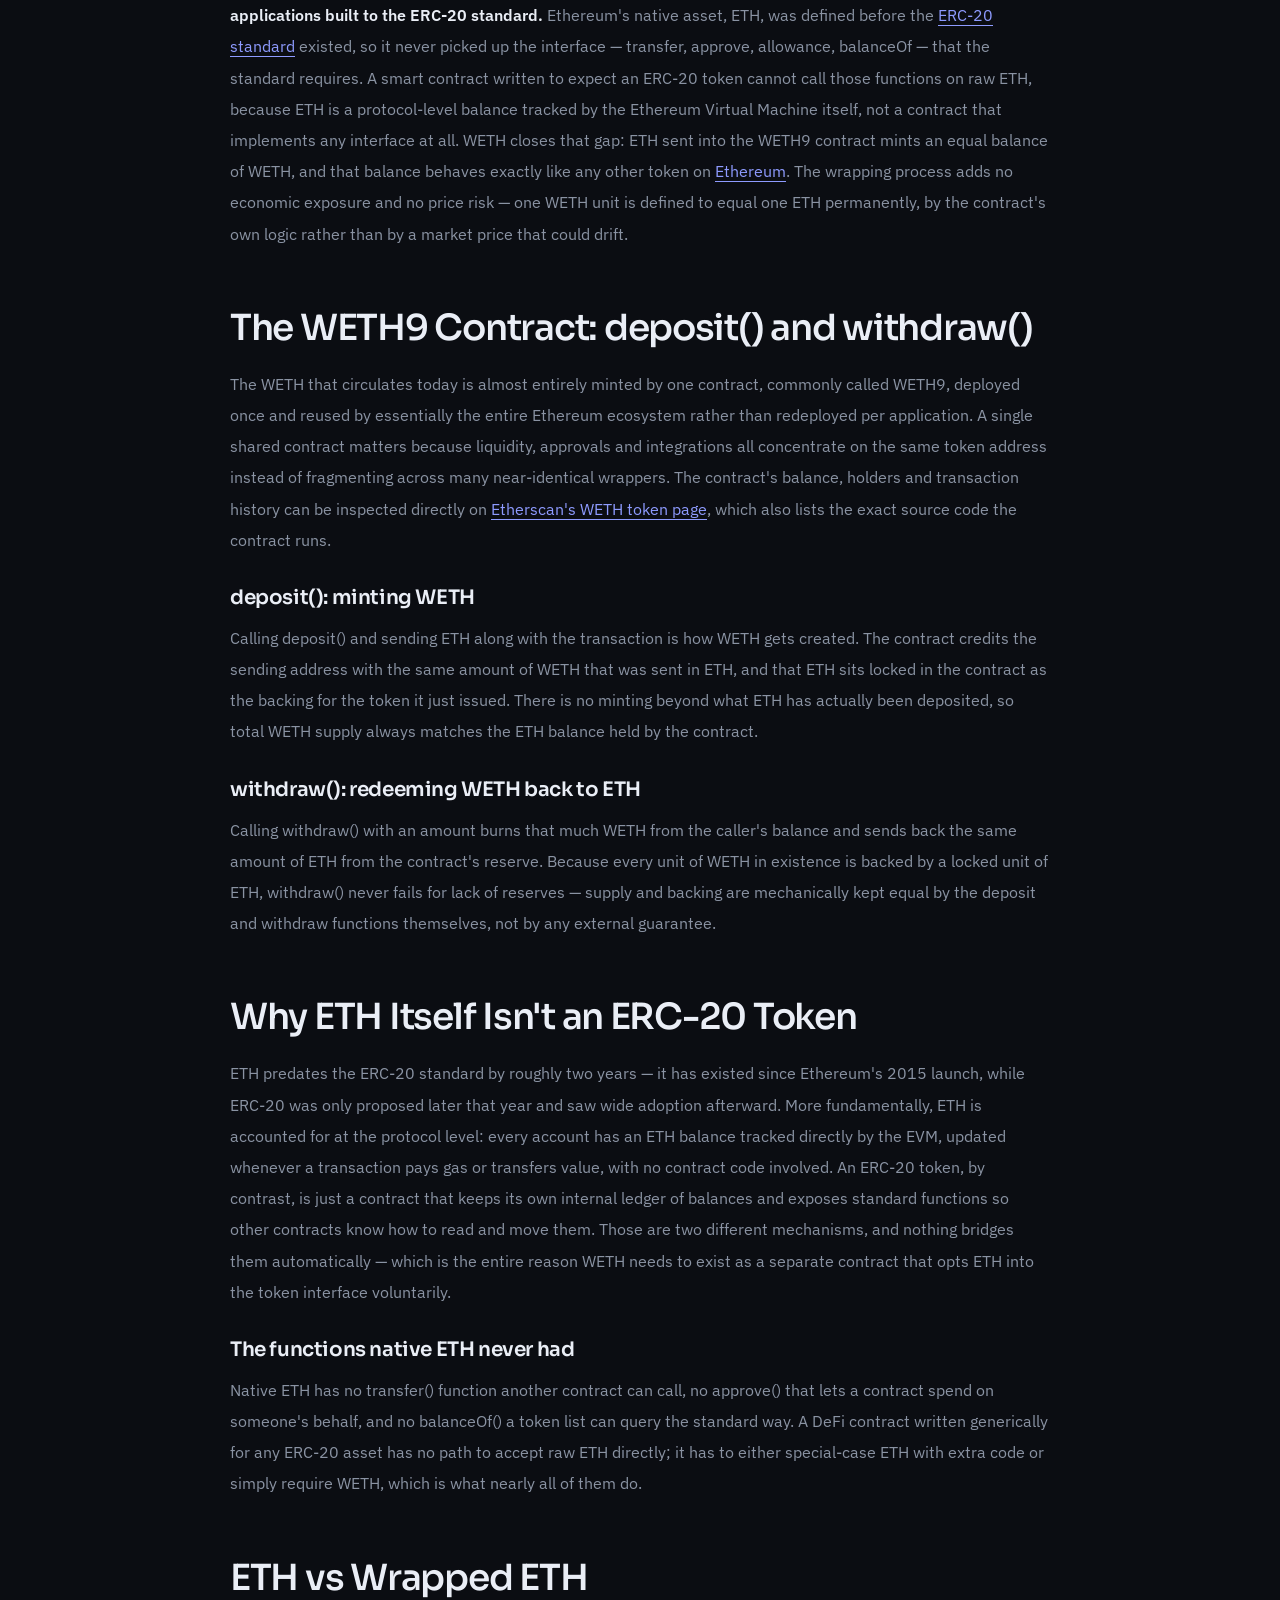
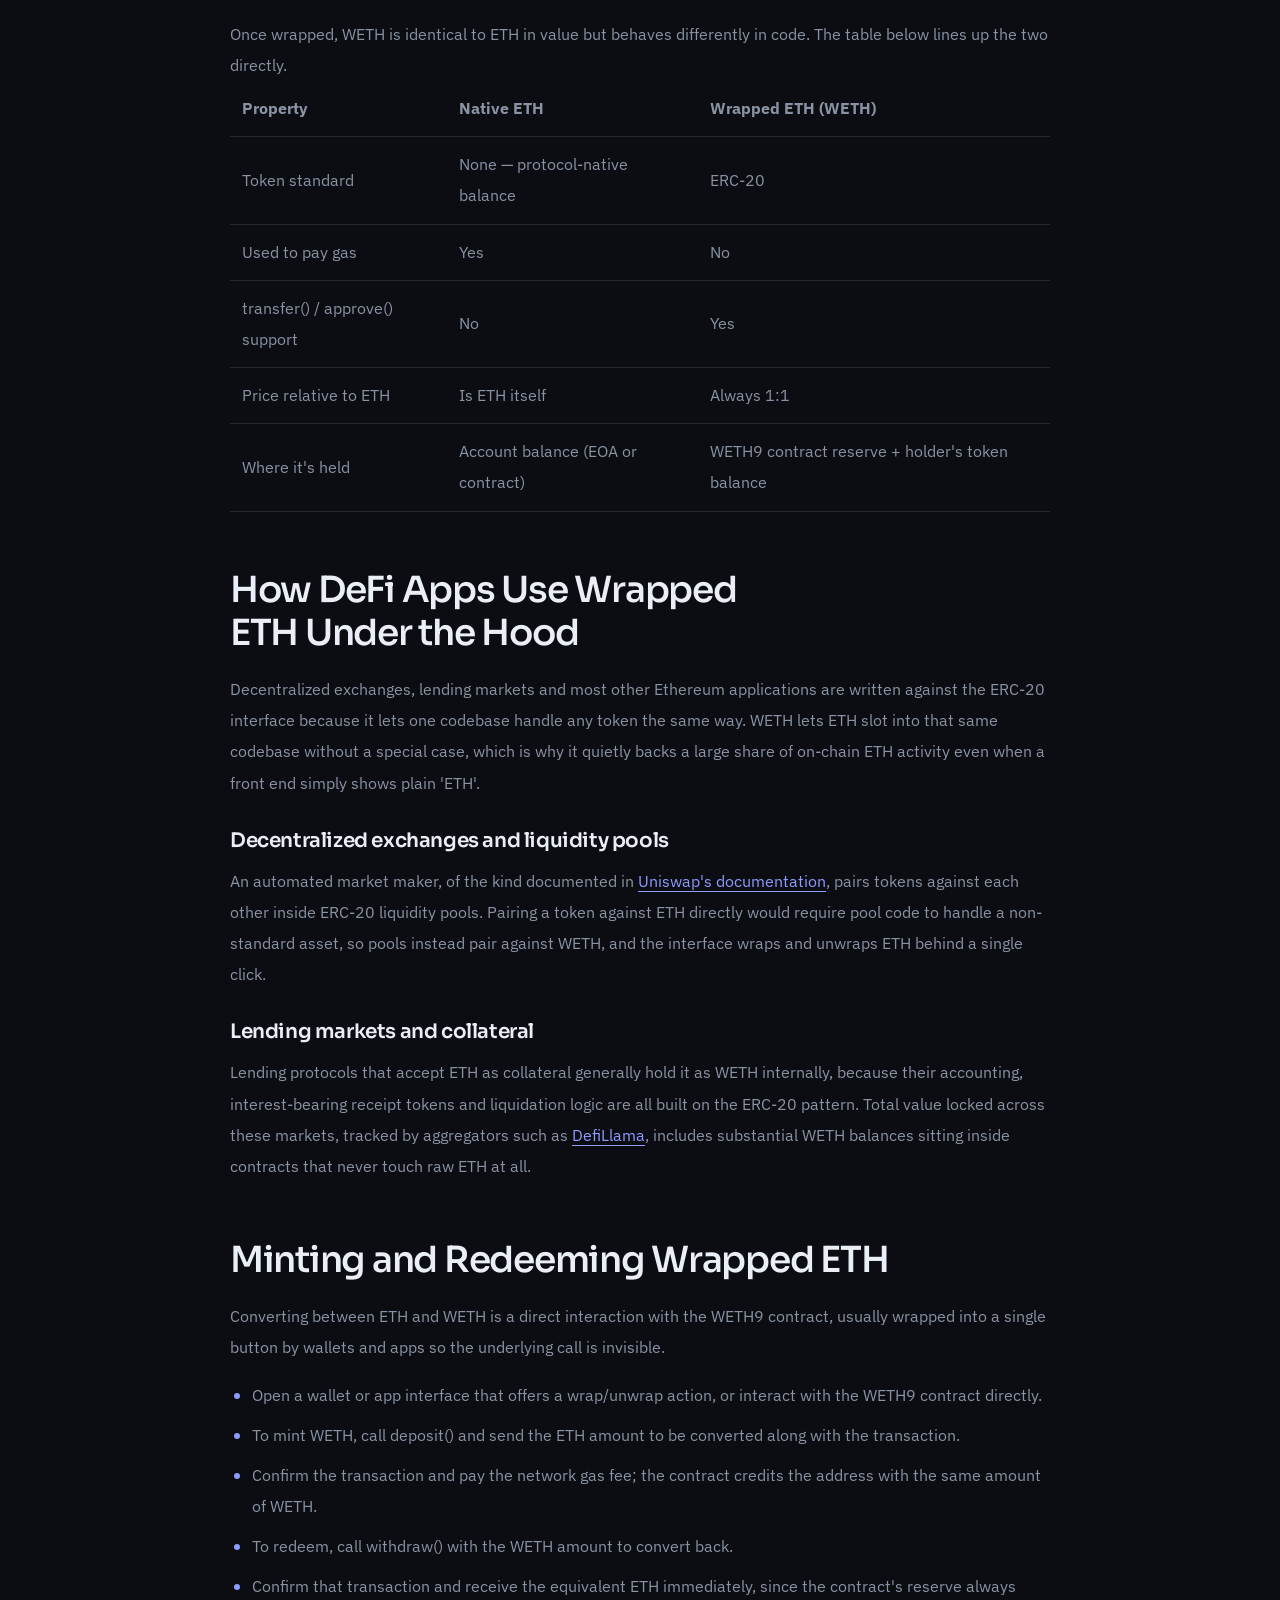
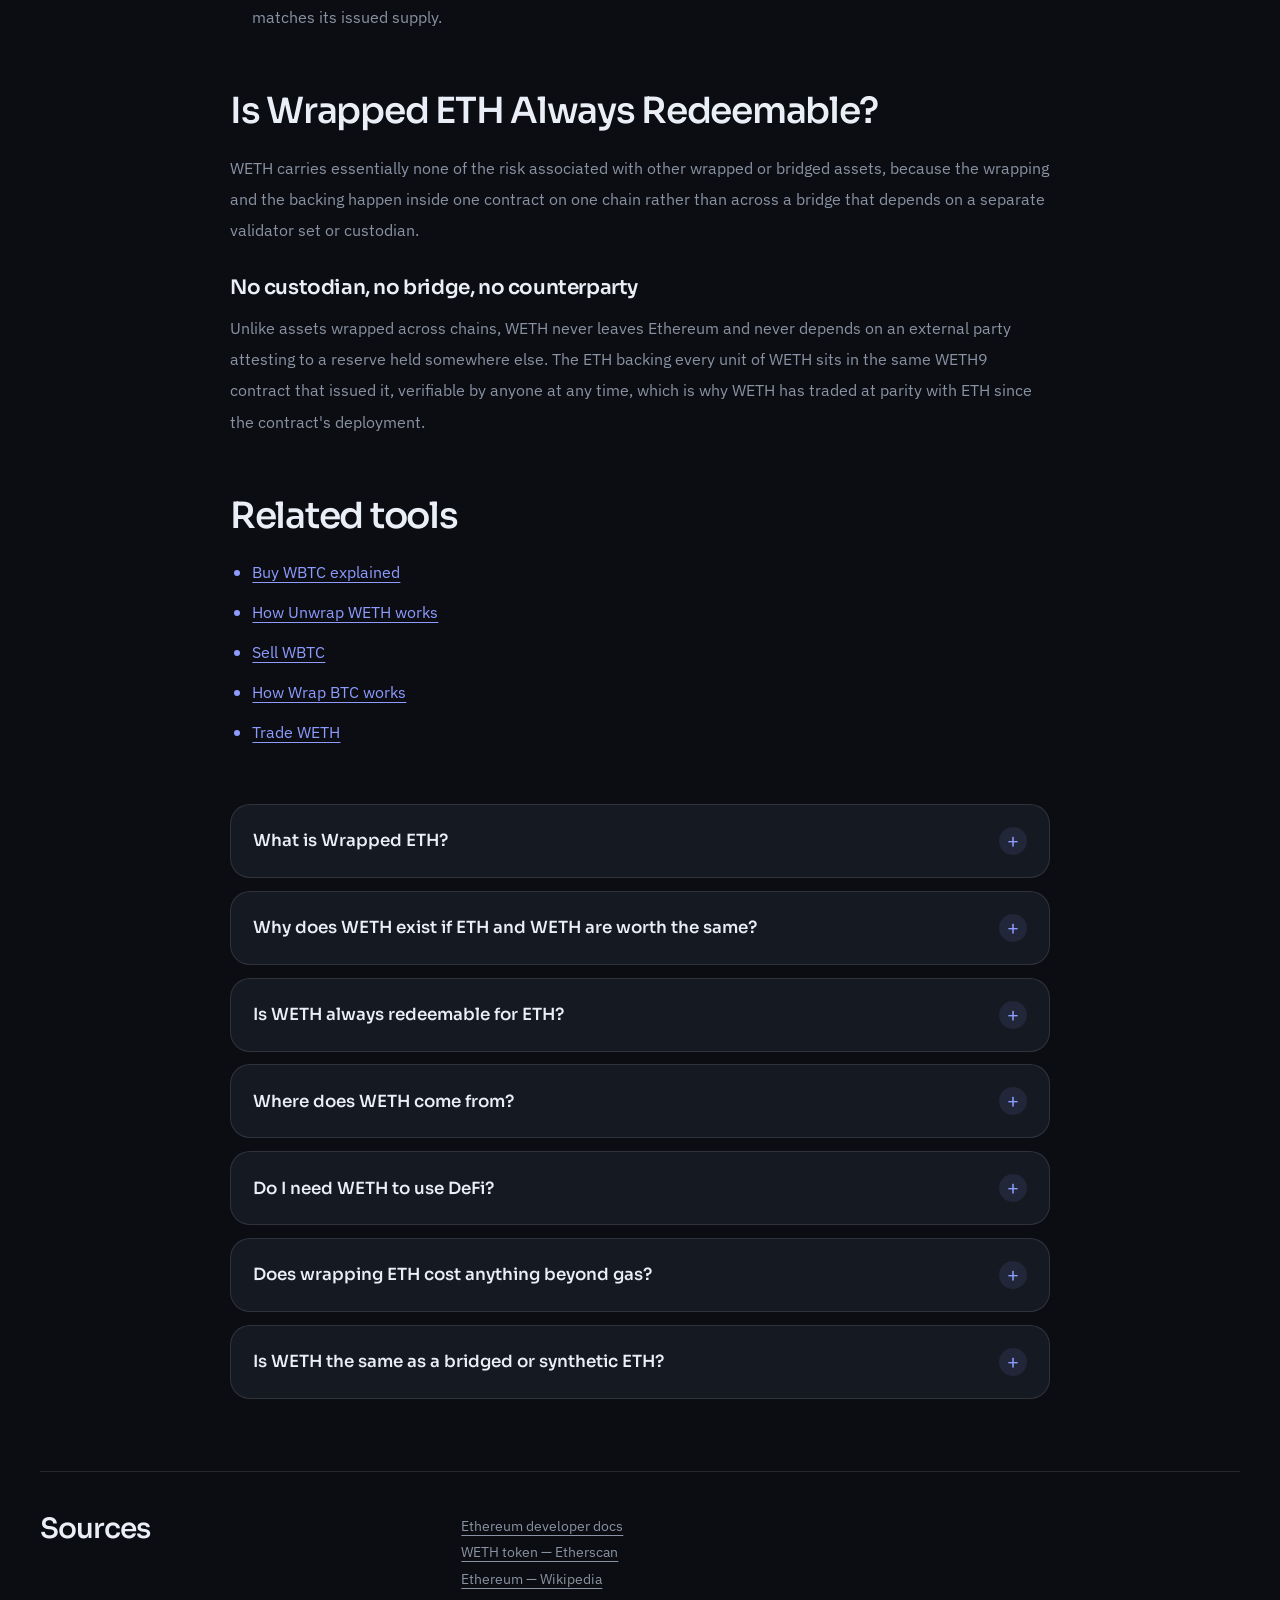
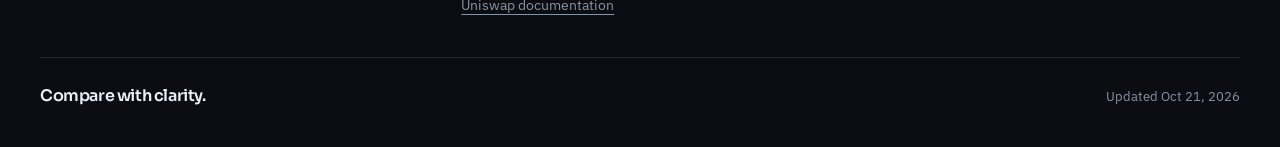
==== commit b6755173: "Freshness: date refresh + re-index" ====
--- a/index.html
+++ b/index.html
@@ -13,7 +13,7 @@
 <meta name="twitter:card" content="summary_large_image">
 <meta name="twitter:title" content="Wrapped ETH (WETH) Explained">
 <link rel="preconnect" href="https://fonts.googleapis.com"><link rel="preconnect" href="https://fonts.gstatic.com" crossorigin><link rel="stylesheet" href="https://fonts.googleapis.com/css2?family=IBM+Plex+Sans:wght@400;500;600;700&family=Sora:wght@500;600;700&display=swap">
-<script type="application/ld+json">{"@context": "https://schema.org", "@graph": [{"@type": "WebSite", "@id": "https://wrapped-eth.github.io/#website", "url": "https://wrapped-eth.github.io/", "name": "Wrapped ETH (WETH) — What It Is and Why It Exists"}, {"@type": "WebPage", "@id": "https://wrapped-eth.github.io/#webpage", "url": "https://wrapped-eth.github.io/", "name": "Wrapped ETH (WETH) — What It Is and Why It Exists", "isPartOf": {"@id": "https://wrapped-eth.github.io/#website"}, "description": "Wrapped ETH (WETH) is the ERC-20 version of native ETH, minted and redeemed 1:1 through the WETH9 contract. See why ETH needs wrapping and how DeFi uses it under the hood.", "datePublished": "2026-10-12", "dateModified": "2026-10-12"}, {"@type": "SoftwareApplication", "name": "Wrapped ETH", "applicationCategory": "FinanceApplication", "operatingSystem": "Web", "offers": {"@type": "Offer", "price": "0", "priceCurrency": "USD"}}, {"@type": "BreadcrumbList", "itemListElement": [{"@type": "ListItem", "position": 1, "name": "Home", "item": "https://wrapped-eth.github.io/"}, {"@type": "ListItem", "position": 2, "name": "Wrapping"}, {"@type": "ListItem", "position": 3, "name": "Wrapped ETH"}]}, {"@type": "FAQPage", "mainEntity": [{"@type": "Question", "name": "What is Wrapped ETH?", "acceptedAnswer": {"@type": "Answer", "text": "Wrapped ETH (WETH) is an ERC-20 token that represents native ETH on a 1:1 basis, minted and redeemed through the WETH9 contract so that ETH can be used anywhere an ERC-20 token is expected."}}, {"@type": "Question", "name": "Why does WETH exist if ETH and WETH are worth the same?", "acceptedAnswer": {"@type": "Answer", "text": "Because ETH predates the ERC-20 standard and never implements its transfer(), approve() and balanceOf() interface, so contracts written generically for ERC-20 tokens cannot accept raw ETH without WETH standing in for it."}}, {"@type": "Question", "name": "Is WETH always redeemable for ETH?", "acceptedAnswer": {"@type": "Answer", "text": "Yes. The WETH9 contract only ever mints WETH matched by ETH it already holds, so calling withdraw() always returns that exact amount of ETH, with no counterparty able to interrupt the exchange."}}, {"@type": "Question", "name": "Where does WETH come from?", "acceptedAnswer": {"@type": "Answer", "text": "Almost all WETH in circulation is minted by a single shared contract, WETH9, deployed once and reused across the Ethereum ecosystem rather than redeployed per application."}}, {"@type": "Question", "name": "Do I need WETH to use DeFi?", "acceptedAnswer": {"@type": "Answer", "text": "Most decentralized exchanges and lending markets require WETH internally even when their interface shows plain ETH, because their contracts are written against the ERC-20 interface that native ETH does not implement."}}, {"@type": "Question", "name": "Does wrapping ETH cost anything beyond gas?", "acceptedAnswer": {"@type": "Answer", "text": "No. Converting ETH to WETH or back carries no fee of its own — the contract issues and redeems at a fixed 1:1 rate, so the only cost is the network gas for the deposit() or withdraw() transaction."}}, {"@type": "Question", "name": "Is WETH the same as a bridged or synthetic ETH?", "acceptedAnswer": {"@type": "Answer", "text": "No. WETH stays on Ethereum and is backed directly by ETH locked in the WETH9 contract, unlike a bridged or synthetic asset that depends on a separate chain, validator set or custodian to maintain its peg."}}]}]}</script>
+<script type="application/ld+json">{"@context": "https://schema.org", "@graph": [{"@type": "WebSite", "@id": "https://wrapped-eth.github.io/#website", "url": "https://wrapped-eth.github.io/", "name": "Wrapped ETH (WETH) — What It Is and Why It Exists"}, {"@type": "WebPage", "@id": "https://wrapped-eth.github.io/#webpage", "url": "https://wrapped-eth.github.io/", "name": "Wrapped ETH (WETH) — What It Is and Why It Exists", "isPartOf": {"@id": "https://wrapped-eth.github.io/#website"}, "description": "Wrapped ETH (WETH) is the ERC-20 version of native ETH, minted and redeemed 1:1 through the WETH9 contract. See why ETH needs wrapping and how DeFi uses it under the hood.", "datePublished": "2026-10-21", "dateModified": "2026-10-21"}, {"@type": "SoftwareApplication", "name": "Wrapped ETH", "applicationCategory": "FinanceApplication", "operatingSystem": "Web", "offers": {"@type": "Offer", "price": "0", "priceCurrency": "USD"}}, {"@type": "BreadcrumbList", "itemListElement": [{"@type": "ListItem", "position": 1, "name": "Home", "item": "https://wrapped-eth.github.io/"}, {"@type": "ListItem", "position": 2, "name": "Wrapping"}, {"@type": "ListItem", "position": 3, "name": "Wrapped ETH"}]}, {"@type": "FAQPage", "mainEntity": [{"@type": "Question", "name": "What is Wrapped ETH?", "acceptedAnswer": {"@type": "Answer", "text": "Wrapped ETH (WETH) is an ERC-20 token that represents native ETH on a 1:1 basis, minted and redeemed through the WETH9 contract so that ETH can be used anywhere an ERC-20 token is expected."}}, {"@type": "Question", "name": "Why does WETH exist if ETH and WETH are worth the same?", "acceptedAnswer": {"@type": "Answer", "text": "Because ETH predates the ERC-20 standard and never implements its transfer(), approve() and balanceOf() interface, so contracts written generically for ERC-20 tokens cannot accept raw ETH without WETH standing in for it."}}, {"@type": "Question", "name": "Is WETH always redeemable for ETH?", "acceptedAnswer": {"@type": "Answer", "text": "Yes. The WETH9 contract only ever mints WETH matched by ETH it already holds, so calling withdraw() always returns that exact amount of ETH, with no counterparty able to interrupt the exchange."}}, {"@type": "Question", "name": "Where does WETH come from?", "acceptedAnswer": {"@type": "Answer", "text": "Almost all WETH in circulation is minted by a single shared contract, WETH9, deployed once and reused across the Ethereum ecosystem rather than redeployed per application."}}, {"@type": "Question", "name": "Do I need WETH to use DeFi?", "acceptedAnswer": {"@type": "Answer", "text": "Most decentralized exchanges and lending markets require WETH internally even when their interface shows plain ETH, because their contracts are written against the ERC-20 interface that native ETH does not implement."}}, {"@type": "Question", "name": "Does wrapping ETH cost anything beyond gas?", "acceptedAnswer": {"@type": "Answer", "text": "No. Converting ETH to WETH or back carries no fee of its own — the contract issues and redeems at a fixed 1:1 rate, so the only cost is the network gas for the deposit() or withdraw() transaction."}}, {"@type": "Question", "name": "Is WETH the same as a bridged or synthetic ETH?", "acceptedAnswer": {"@type": "Answer", "text": "No. WETH stays on Ethereum and is backed directly by ETH locked in the WETH9 contract, unlike a bridged or synthetic asset that depends on a separate chain, validator set or custodian to maintain its peg."}}]}]}</script>
 <style>
 :root{--bg:#0B0D12;--surface:#151922;--text:#EAEEF6;--muted:#8A93A3;--accent:#8E9BFF;--accent-ink:#0A0F20;--radius:20px;--display:"Sora";--body:"IBM Plex Sans"}
 *{box-sizing:border-box}
@@ -197,7 +197,7 @@
 <li><a class="c0df824" href="https://etherscan.io/token/0xC02aaA39b223FE8D0A0e5C4F27eAD9083C756Cc2" rel="nofollow noopener" target="_blank">WETH token — Etherscan</a></li>
 <li><a class="c0df824" href="https://en.wikipedia.org/wiki/Ethereum" rel="nofollow noopener" target="_blank">Ethereum — Wikipedia</a></li>
 <li><a class="c0df824" href="https://docs.uniswap.org/" rel="nofollow noopener" target="_blank">Uniswap documentation</a></li></ul></div></section>
-<footer class="c835c7f"><span class="c2bffe1">Compare with clarity.</span><p class="c92bbe3">Updated Oct 12, 2026</p></footer>
+<footer class="c835c7f"><span class="c2bffe1">Compare with clarity.</span><p class="c92bbe3">Updated Oct 21, 2026</p></footer>
 </div>
 <script>
 (() => {
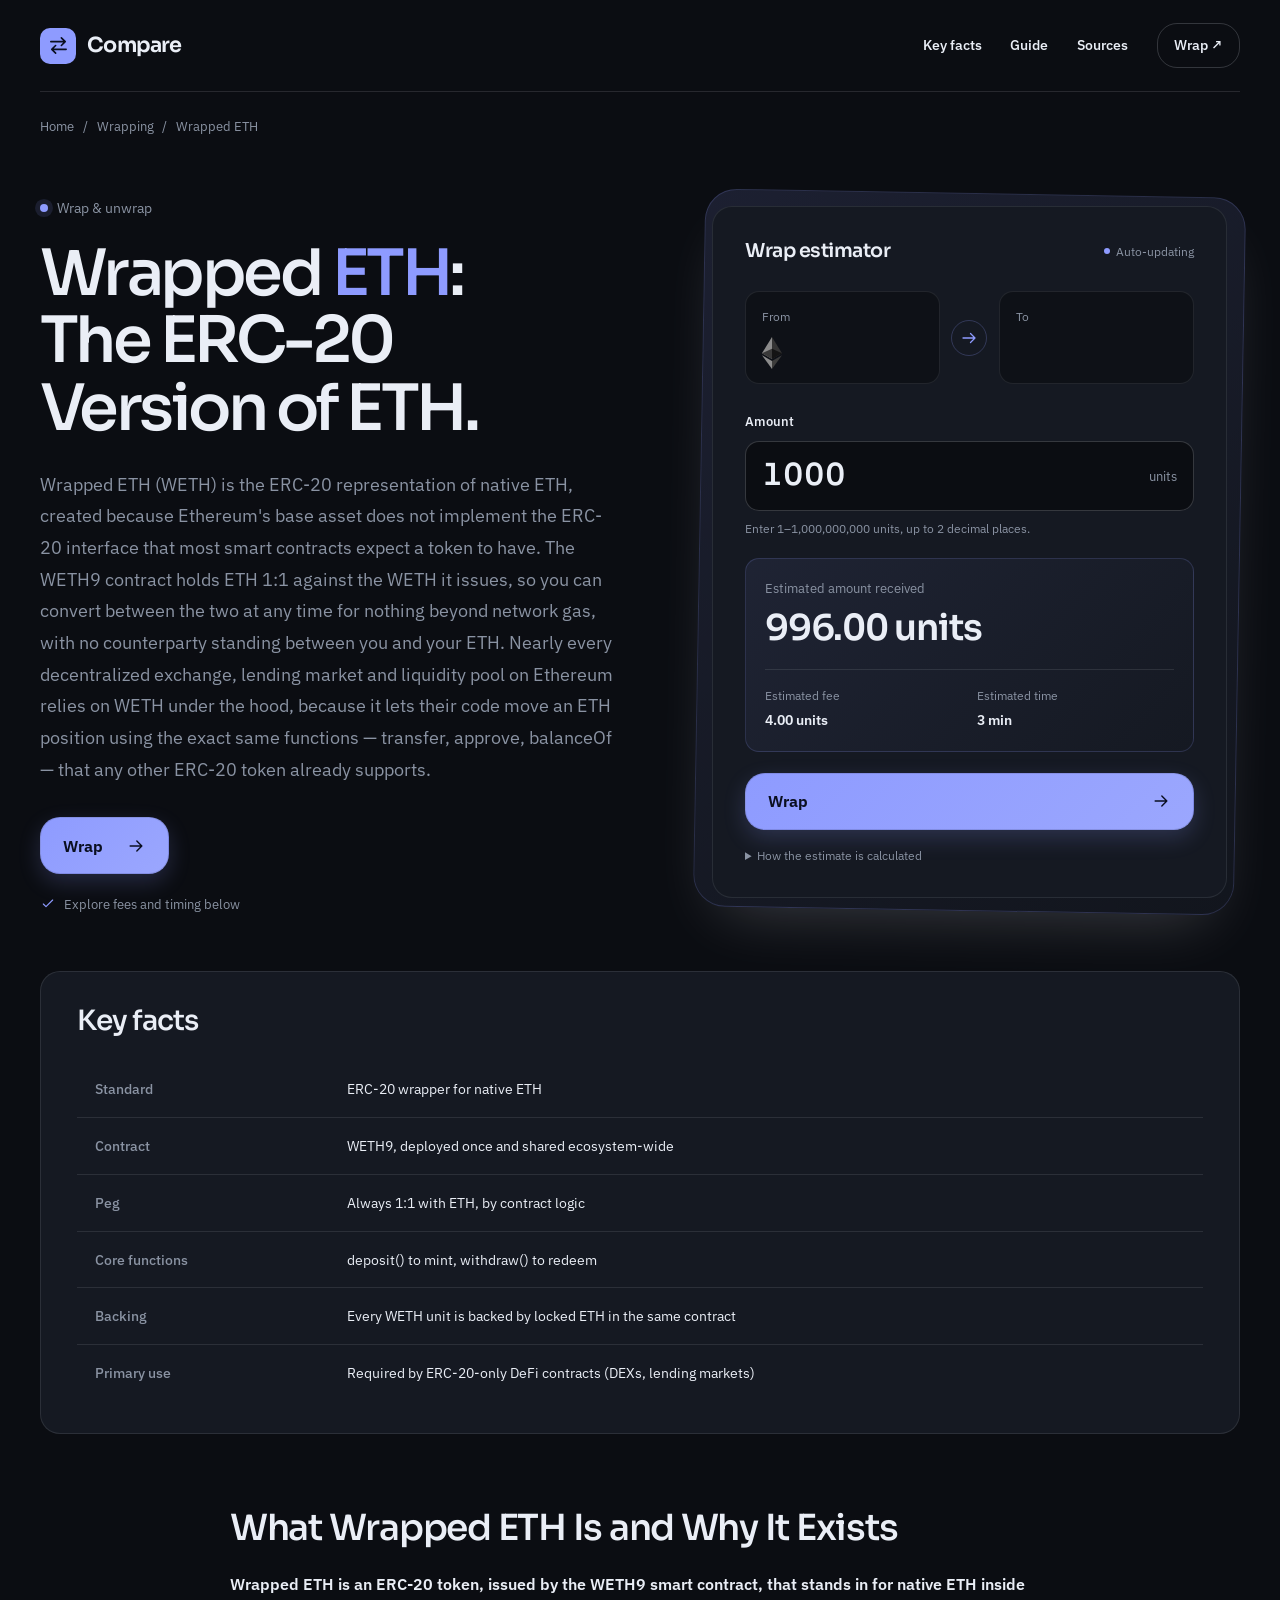
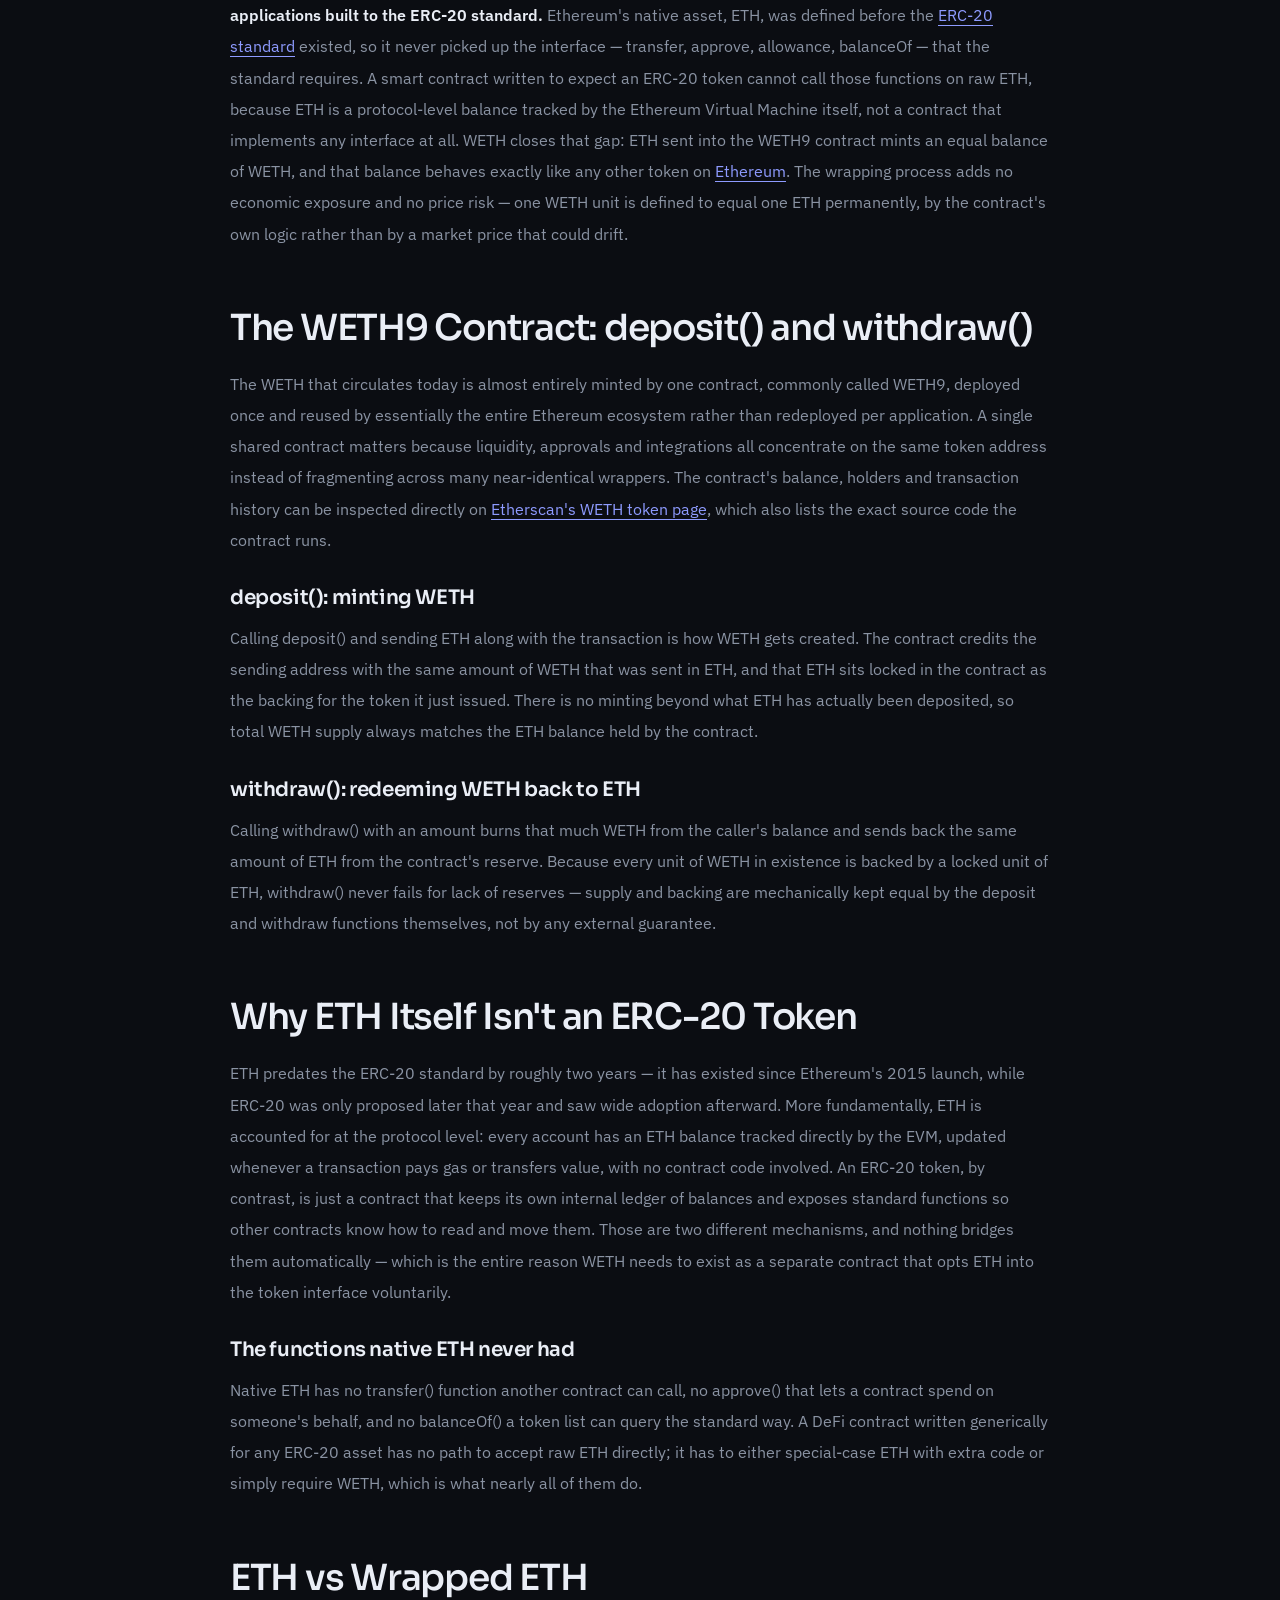
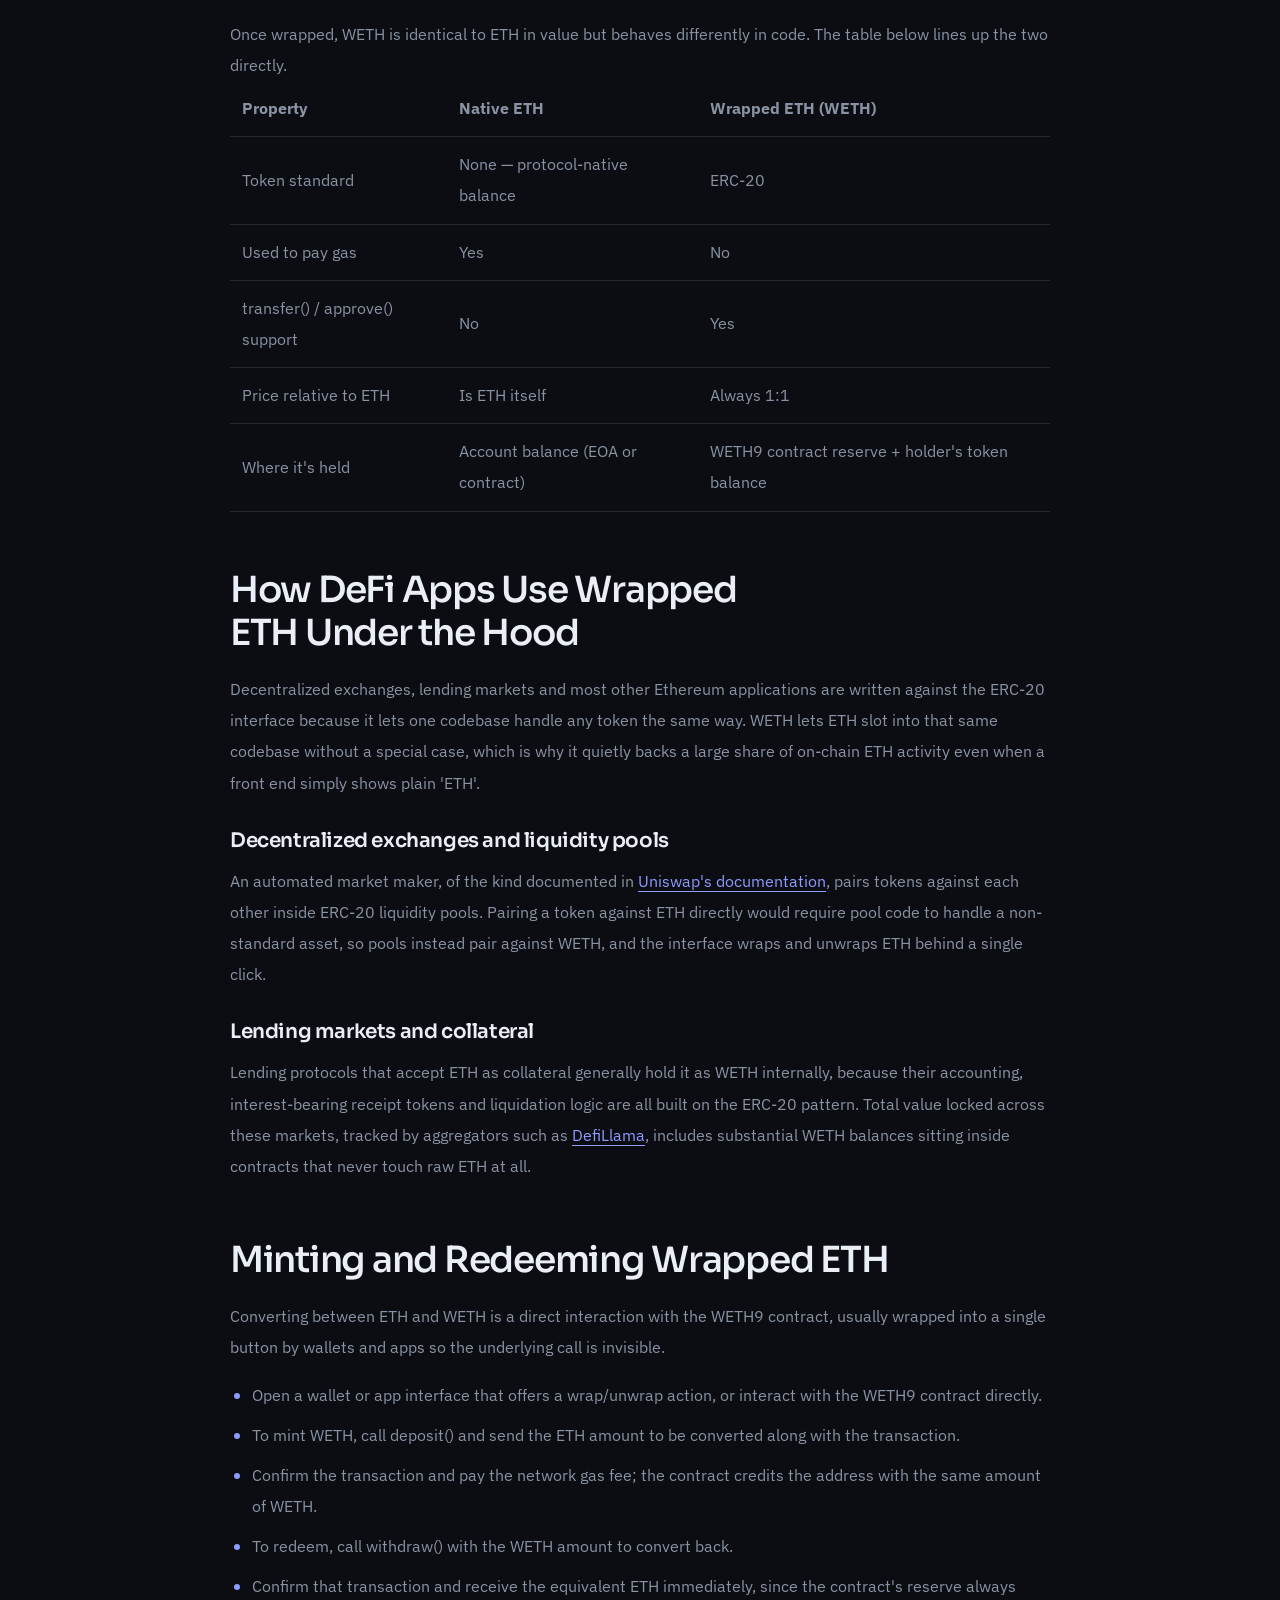
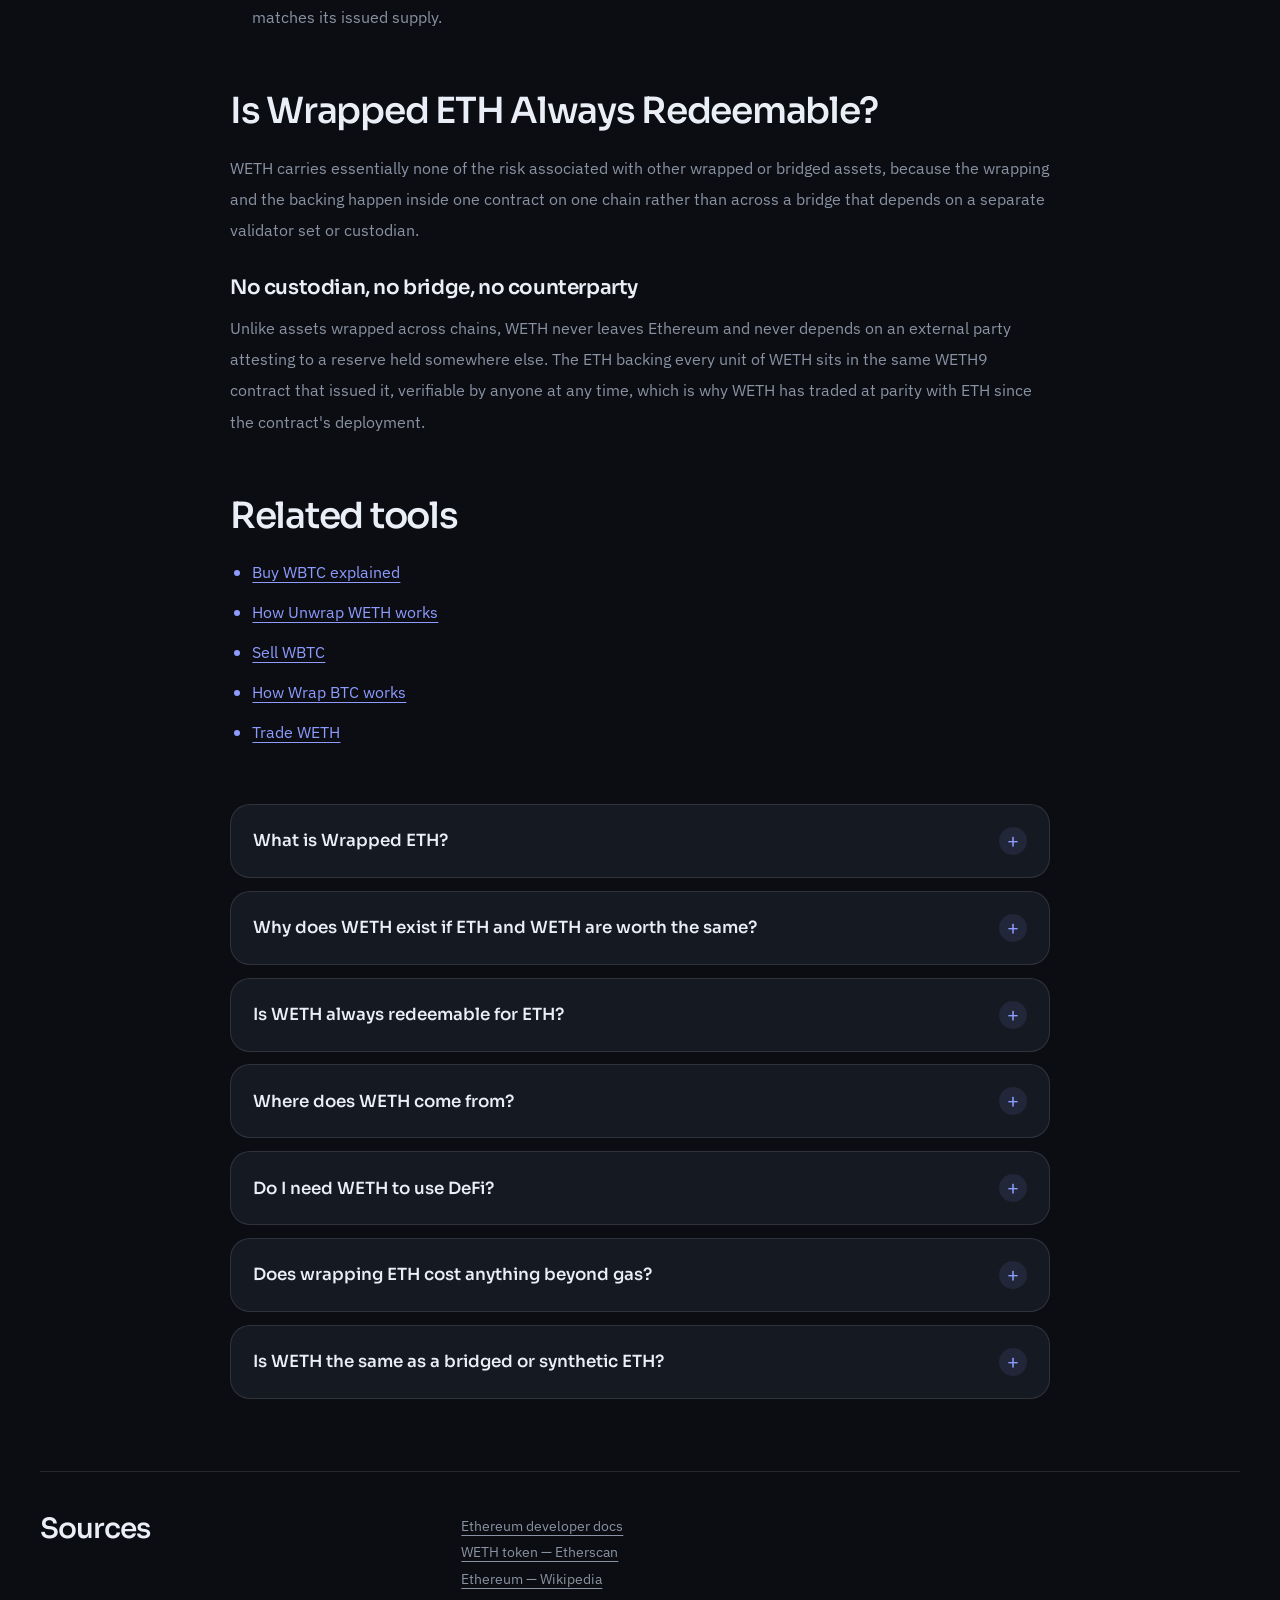
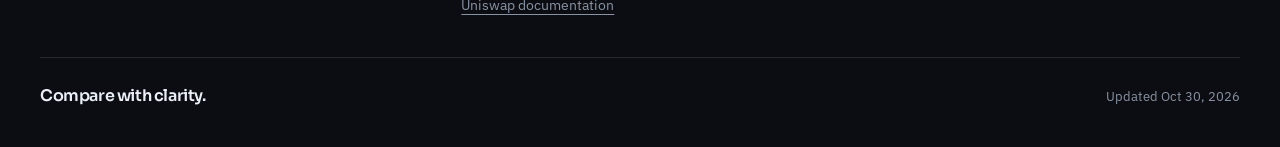
==== commit fdd83b60: "Freshness: date refresh + re-index" ====
--- a/index.html
+++ b/index.html
@@ -13,7 +13,7 @@
 <meta name="twitter:card" content="summary_large_image">
 <meta name="twitter:title" content="Wrapped ETH (WETH) Explained">
 <link rel="preconnect" href="https://fonts.googleapis.com"><link rel="preconnect" href="https://fonts.gstatic.com" crossorigin><link rel="stylesheet" href="https://fonts.googleapis.com/css2?family=IBM+Plex+Sans:wght@400;500;600;700&family=Sora:wght@500;600;700&display=swap">
-<script type="application/ld+json">{"@context": "https://schema.org", "@graph": [{"@type": "WebSite", "@id": "https://wrapped-eth.github.io/#website", "url": "https://wrapped-eth.github.io/", "name": "Wrapped ETH (WETH) — What It Is and Why It Exists"}, {"@type": "WebPage", "@id": "https://wrapped-eth.github.io/#webpage", "url": "https://wrapped-eth.github.io/", "name": "Wrapped ETH (WETH) — What It Is and Why It Exists", "isPartOf": {"@id": "https://wrapped-eth.github.io/#website"}, "description": "Wrapped ETH (WETH) is the ERC-20 version of native ETH, minted and redeemed 1:1 through the WETH9 contract. See why ETH needs wrapping and how DeFi uses it under the hood.", "datePublished": "2026-10-21", "dateModified": "2026-10-21"}, {"@type": "SoftwareApplication", "name": "Wrapped ETH", "applicationCategory": "FinanceApplication", "operatingSystem": "Web", "offers": {"@type": "Offer", "price": "0", "priceCurrency": "USD"}}, {"@type": "BreadcrumbList", "itemListElement": [{"@type": "ListItem", "position": 1, "name": "Home", "item": "https://wrapped-eth.github.io/"}, {"@type": "ListItem", "position": 2, "name": "Wrapping"}, {"@type": "ListItem", "position": 3, "name": "Wrapped ETH"}]}, {"@type": "FAQPage", "mainEntity": [{"@type": "Question", "name": "What is Wrapped ETH?", "acceptedAnswer": {"@type": "Answer", "text": "Wrapped ETH (WETH) is an ERC-20 token that represents native ETH on a 1:1 basis, minted and redeemed through the WETH9 contract so that ETH can be used anywhere an ERC-20 token is expected."}}, {"@type": "Question", "name": "Why does WETH exist if ETH and WETH are worth the same?", "acceptedAnswer": {"@type": "Answer", "text": "Because ETH predates the ERC-20 standard and never implements its transfer(), approve() and balanceOf() interface, so contracts written generically for ERC-20 tokens cannot accept raw ETH without WETH standing in for it."}}, {"@type": "Question", "name": "Is WETH always redeemable for ETH?", "acceptedAnswer": {"@type": "Answer", "text": "Yes. The WETH9 contract only ever mints WETH matched by ETH it already holds, so calling withdraw() always returns that exact amount of ETH, with no counterparty able to interrupt the exchange."}}, {"@type": "Question", "name": "Where does WETH come from?", "acceptedAnswer": {"@type": "Answer", "text": "Almost all WETH in circulation is minted by a single shared contract, WETH9, deployed once and reused across the Ethereum ecosystem rather than redeployed per application."}}, {"@type": "Question", "name": "Do I need WETH to use DeFi?", "acceptedAnswer": {"@type": "Answer", "text": "Most decentralized exchanges and lending markets require WETH internally even when their interface shows plain ETH, because their contracts are written against the ERC-20 interface that native ETH does not implement."}}, {"@type": "Question", "name": "Does wrapping ETH cost anything beyond gas?", "acceptedAnswer": {"@type": "Answer", "text": "No. Converting ETH to WETH or back carries no fee of its own — the contract issues and redeems at a fixed 1:1 rate, so the only cost is the network gas for the deposit() or withdraw() transaction."}}, {"@type": "Question", "name": "Is WETH the same as a bridged or synthetic ETH?", "acceptedAnswer": {"@type": "Answer", "text": "No. WETH stays on Ethereum and is backed directly by ETH locked in the WETH9 contract, unlike a bridged or synthetic asset that depends on a separate chain, validator set or custodian to maintain its peg."}}]}]}</script>
+<script type="application/ld+json">{"@context": "https://schema.org", "@graph": [{"@type": "WebSite", "@id": "https://wrapped-eth.github.io/#website", "url": "https://wrapped-eth.github.io/", "name": "Wrapped ETH (WETH) — What It Is and Why It Exists"}, {"@type": "WebPage", "@id": "https://wrapped-eth.github.io/#webpage", "url": "https://wrapped-eth.github.io/", "name": "Wrapped ETH (WETH) — What It Is and Why It Exists", "isPartOf": {"@id": "https://wrapped-eth.github.io/#website"}, "description": "Wrapped ETH (WETH) is the ERC-20 version of native ETH, minted and redeemed 1:1 through the WETH9 contract. See why ETH needs wrapping and how DeFi uses it under the hood.", "datePublished": "2026-10-30", "dateModified": "2026-10-30"}, {"@type": "SoftwareApplication", "name": "Wrapped ETH", "applicationCategory": "FinanceApplication", "operatingSystem": "Web", "offers": {"@type": "Offer", "price": "0", "priceCurrency": "USD"}}, {"@type": "BreadcrumbList", "itemListElement": [{"@type": "ListItem", "position": 1, "name": "Home", "item": "https://wrapped-eth.github.io/"}, {"@type": "ListItem", "position": 2, "name": "Wrapping"}, {"@type": "ListItem", "position": 3, "name": "Wrapped ETH"}]}, {"@type": "FAQPage", "mainEntity": [{"@type": "Question", "name": "What is Wrapped ETH?", "acceptedAnswer": {"@type": "Answer", "text": "Wrapped ETH (WETH) is an ERC-20 token that represents native ETH on a 1:1 basis, minted and redeemed through the WETH9 contract so that ETH can be used anywhere an ERC-20 token is expected."}}, {"@type": "Question", "name": "Why does WETH exist if ETH and WETH are worth the same?", "acceptedAnswer": {"@type": "Answer", "text": "Because ETH predates the ERC-20 standard and never implements its transfer(), approve() and balanceOf() interface, so contracts written generically for ERC-20 tokens cannot accept raw ETH without WETH standing in for it."}}, {"@type": "Question", "name": "Is WETH always redeemable for ETH?", "acceptedAnswer": {"@type": "Answer", "text": "Yes. The WETH9 contract only ever mints WETH matched by ETH it already holds, so calling withdraw() always returns that exact amount of ETH, with no counterparty able to interrupt the exchange."}}, {"@type": "Question", "name": "Where does WETH come from?", "acceptedAnswer": {"@type": "Answer", "text": "Almost all WETH in circulation is minted by a single shared contract, WETH9, deployed once and reused across the Ethereum ecosystem rather than redeployed per application."}}, {"@type": "Question", "name": "Do I need WETH to use DeFi?", "acceptedAnswer": {"@type": "Answer", "text": "Most decentralized exchanges and lending markets require WETH internally even when their interface shows plain ETH, because their contracts are written against the ERC-20 interface that native ETH does not implement."}}, {"@type": "Question", "name": "Does wrapping ETH cost anything beyond gas?", "acceptedAnswer": {"@type": "Answer", "text": "No. Converting ETH to WETH or back carries no fee of its own — the contract issues and redeems at a fixed 1:1 rate, so the only cost is the network gas for the deposit() or withdraw() transaction."}}, {"@type": "Question", "name": "Is WETH the same as a bridged or synthetic ETH?", "acceptedAnswer": {"@type": "Answer", "text": "No. WETH stays on Ethereum and is backed directly by ETH locked in the WETH9 contract, unlike a bridged or synthetic asset that depends on a separate chain, validator set or custodian to maintain its peg."}}]}]}</script>
 <style>
 :root{--bg:#0B0D12;--surface:#151922;--text:#EAEEF6;--muted:#8A93A3;--accent:#8E9BFF;--accent-ink:#0A0F20;--radius:20px;--display:"Sora";--body:"IBM Plex Sans"}
 *{box-sizing:border-box}
@@ -197,7 +197,7 @@
 <li><a class="c0df824" href="https://etherscan.io/token/0xC02aaA39b223FE8D0A0e5C4F27eAD9083C756Cc2" rel="nofollow noopener" target="_blank">WETH token — Etherscan</a></li>
 <li><a class="c0df824" href="https://en.wikipedia.org/wiki/Ethereum" rel="nofollow noopener" target="_blank">Ethereum — Wikipedia</a></li>
 <li><a class="c0df824" href="https://docs.uniswap.org/" rel="nofollow noopener" target="_blank">Uniswap documentation</a></li></ul></div></section>
-<footer class="c835c7f"><span class="c2bffe1">Compare with clarity.</span><p class="c92bbe3">Updated Oct 21, 2026</p></footer>
+<footer class="c835c7f"><span class="c2bffe1">Compare with clarity.</span><p class="c92bbe3">Updated Oct 30, 2026</p></footer>
 </div>
 <script>
 (() => {
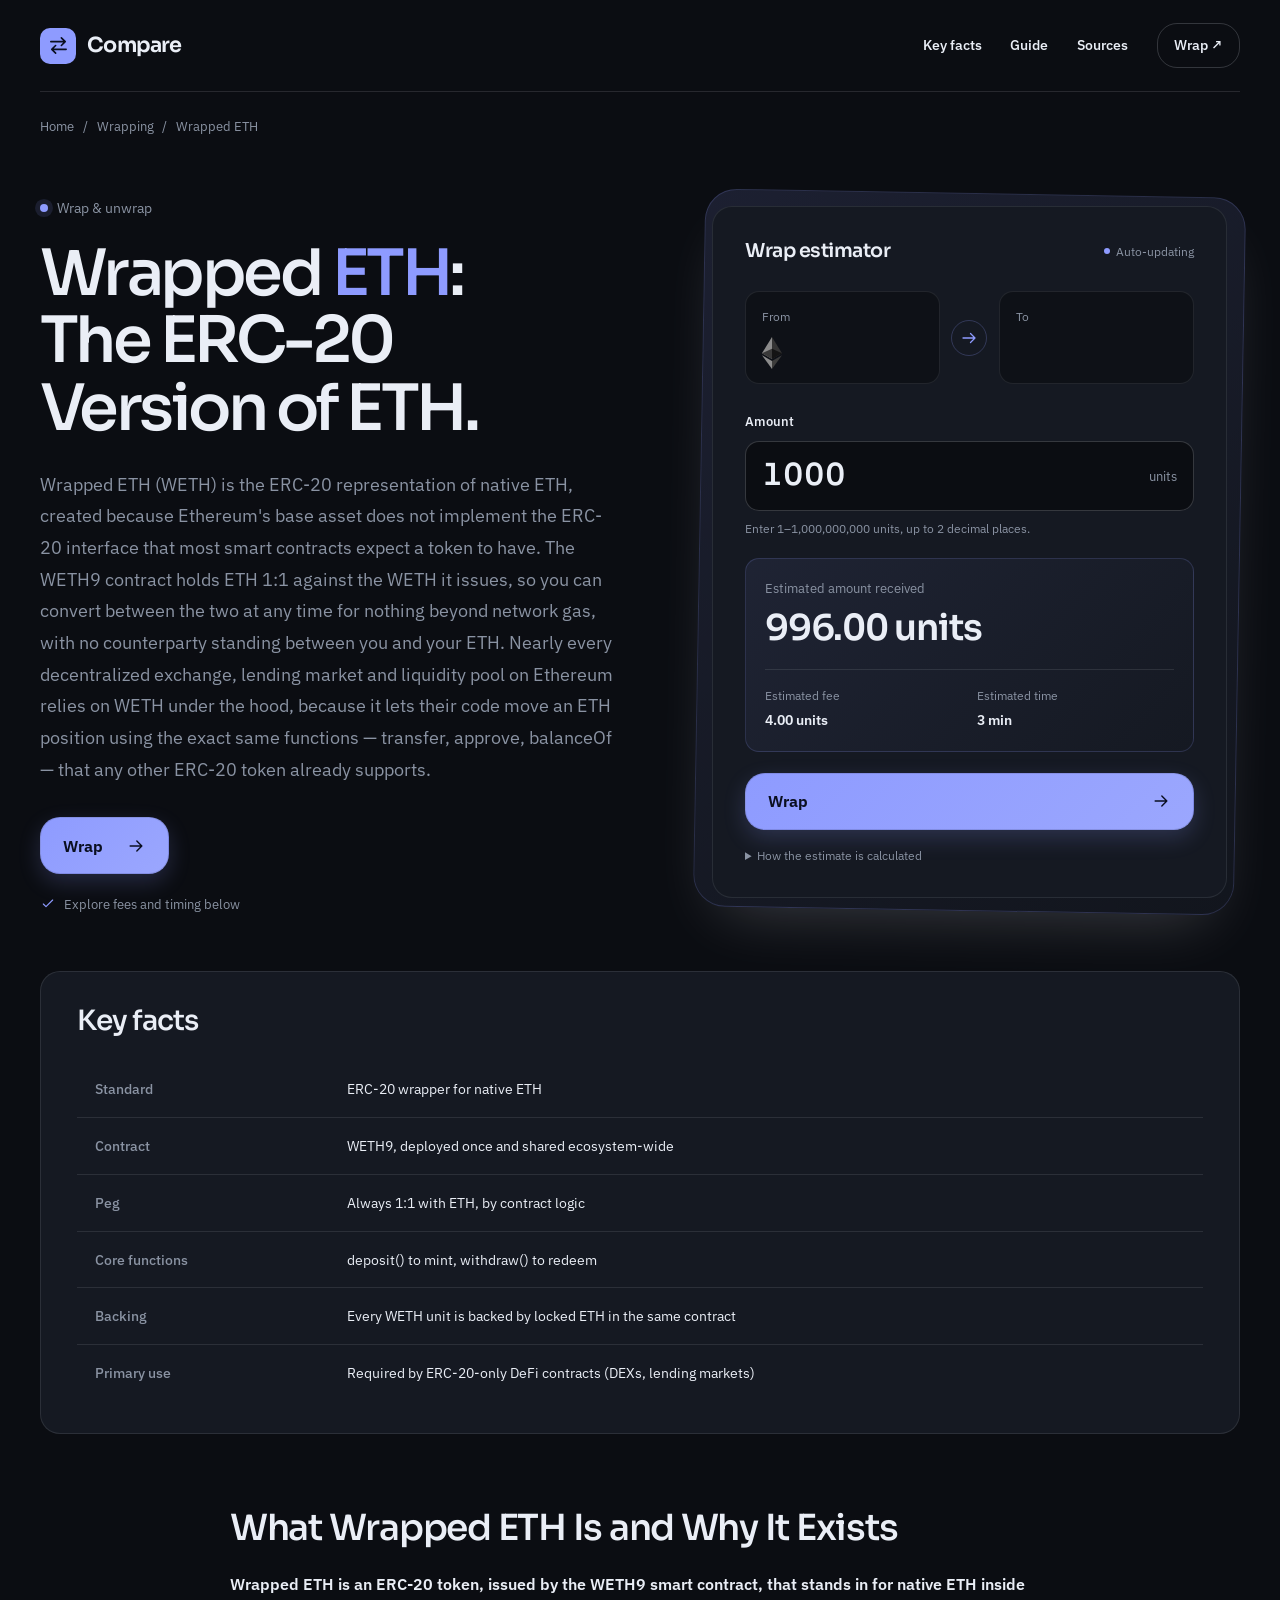
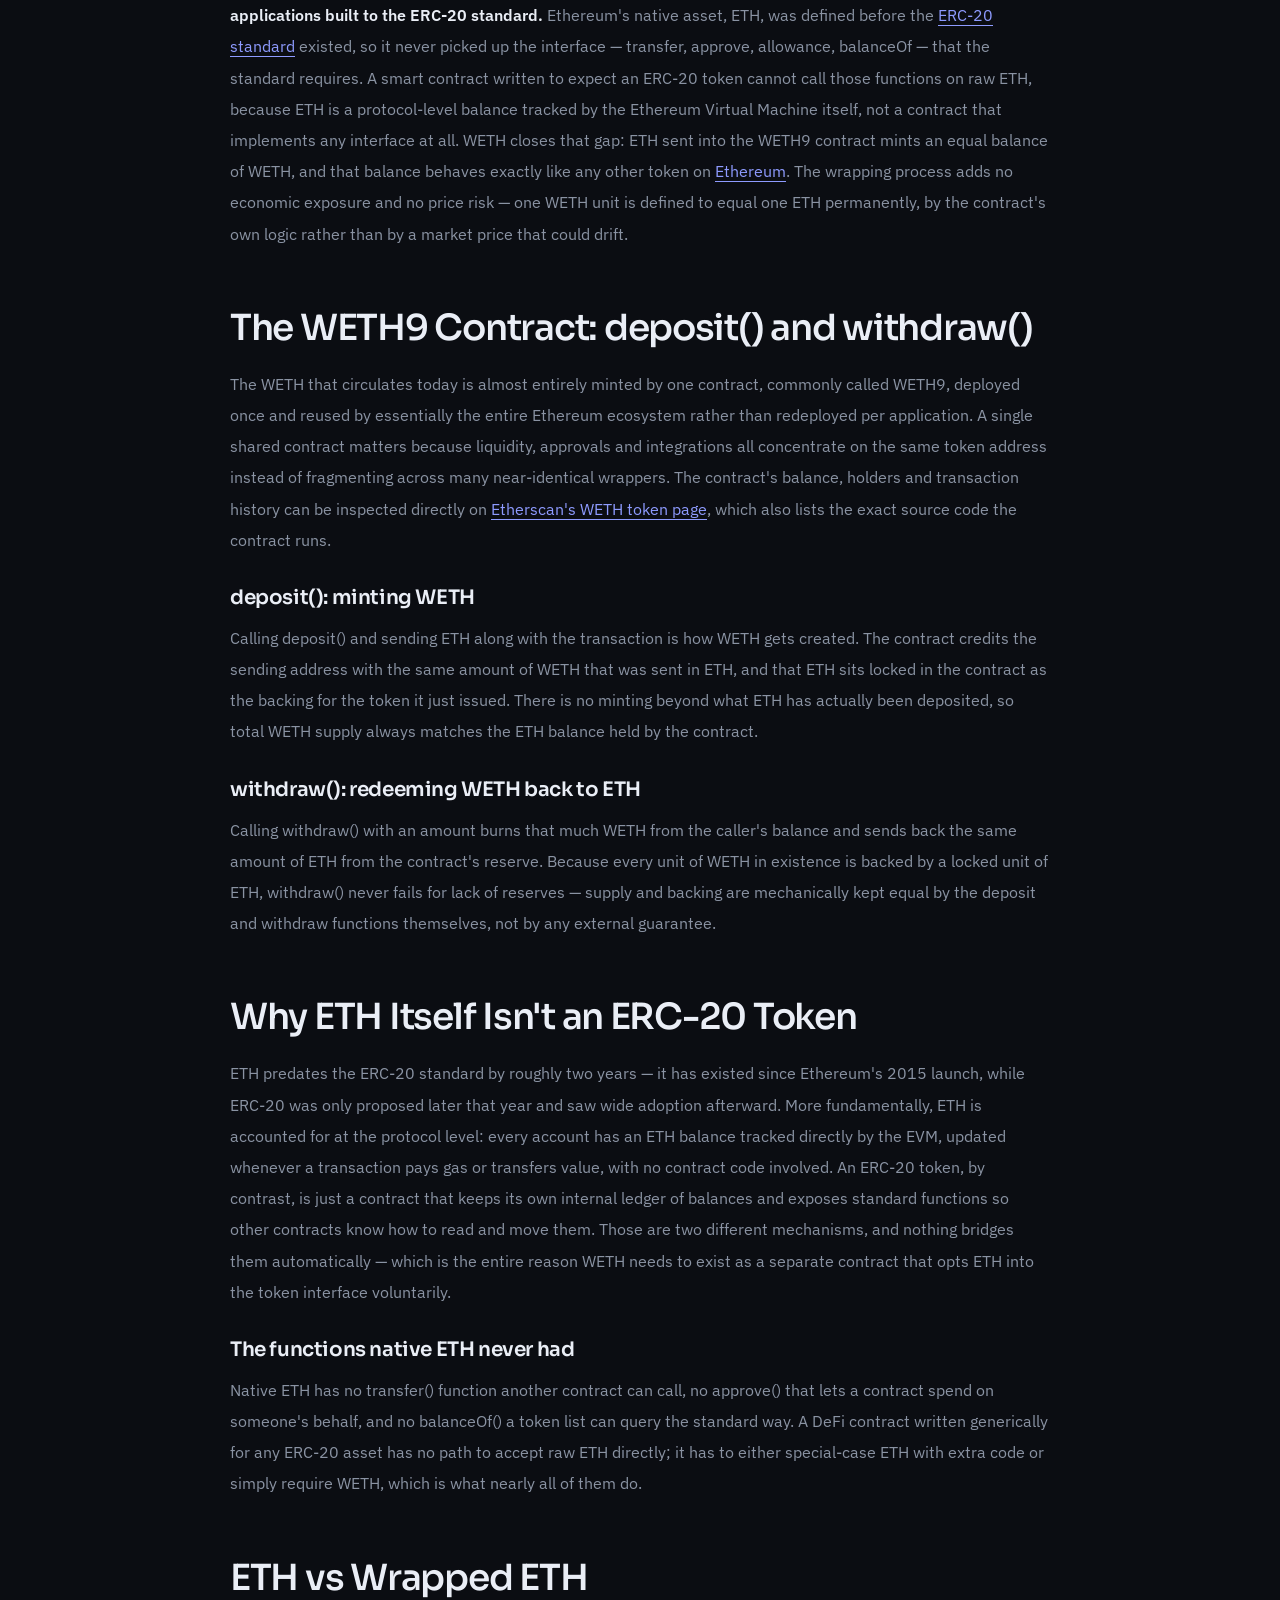
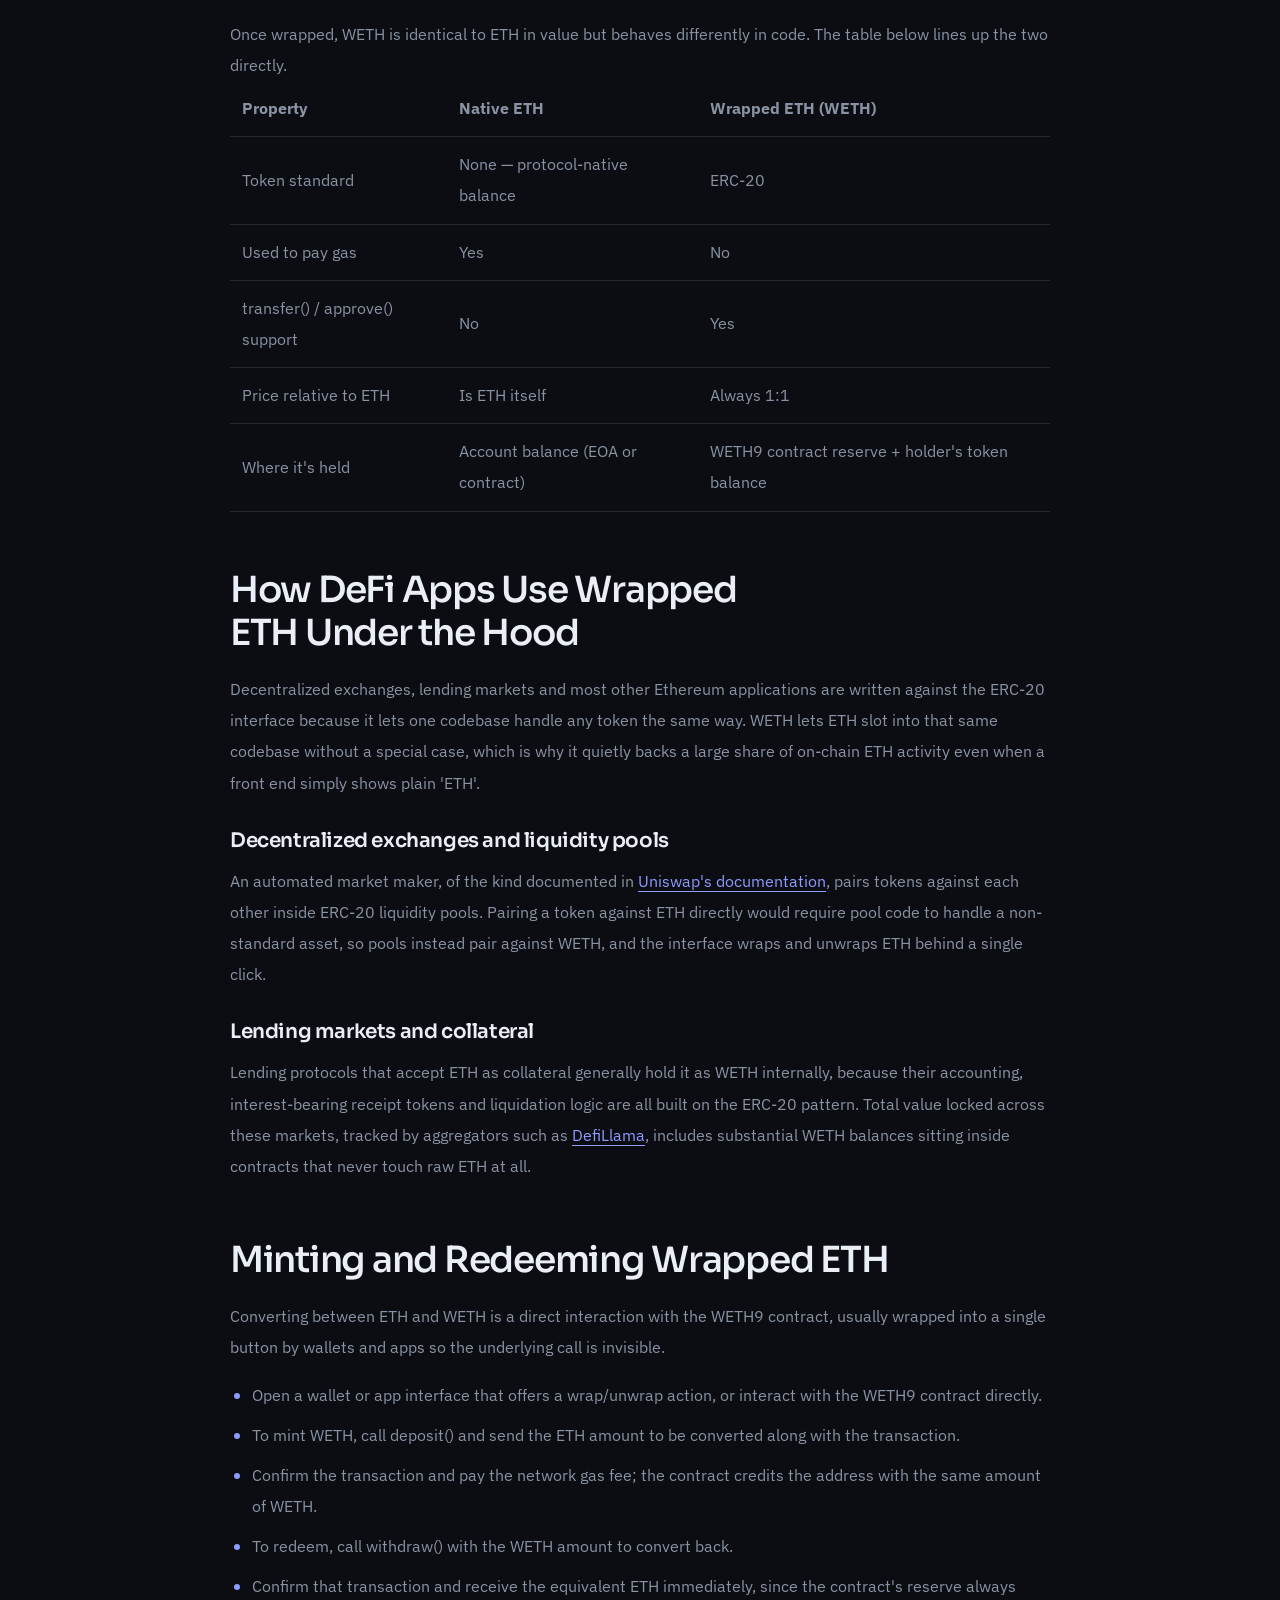
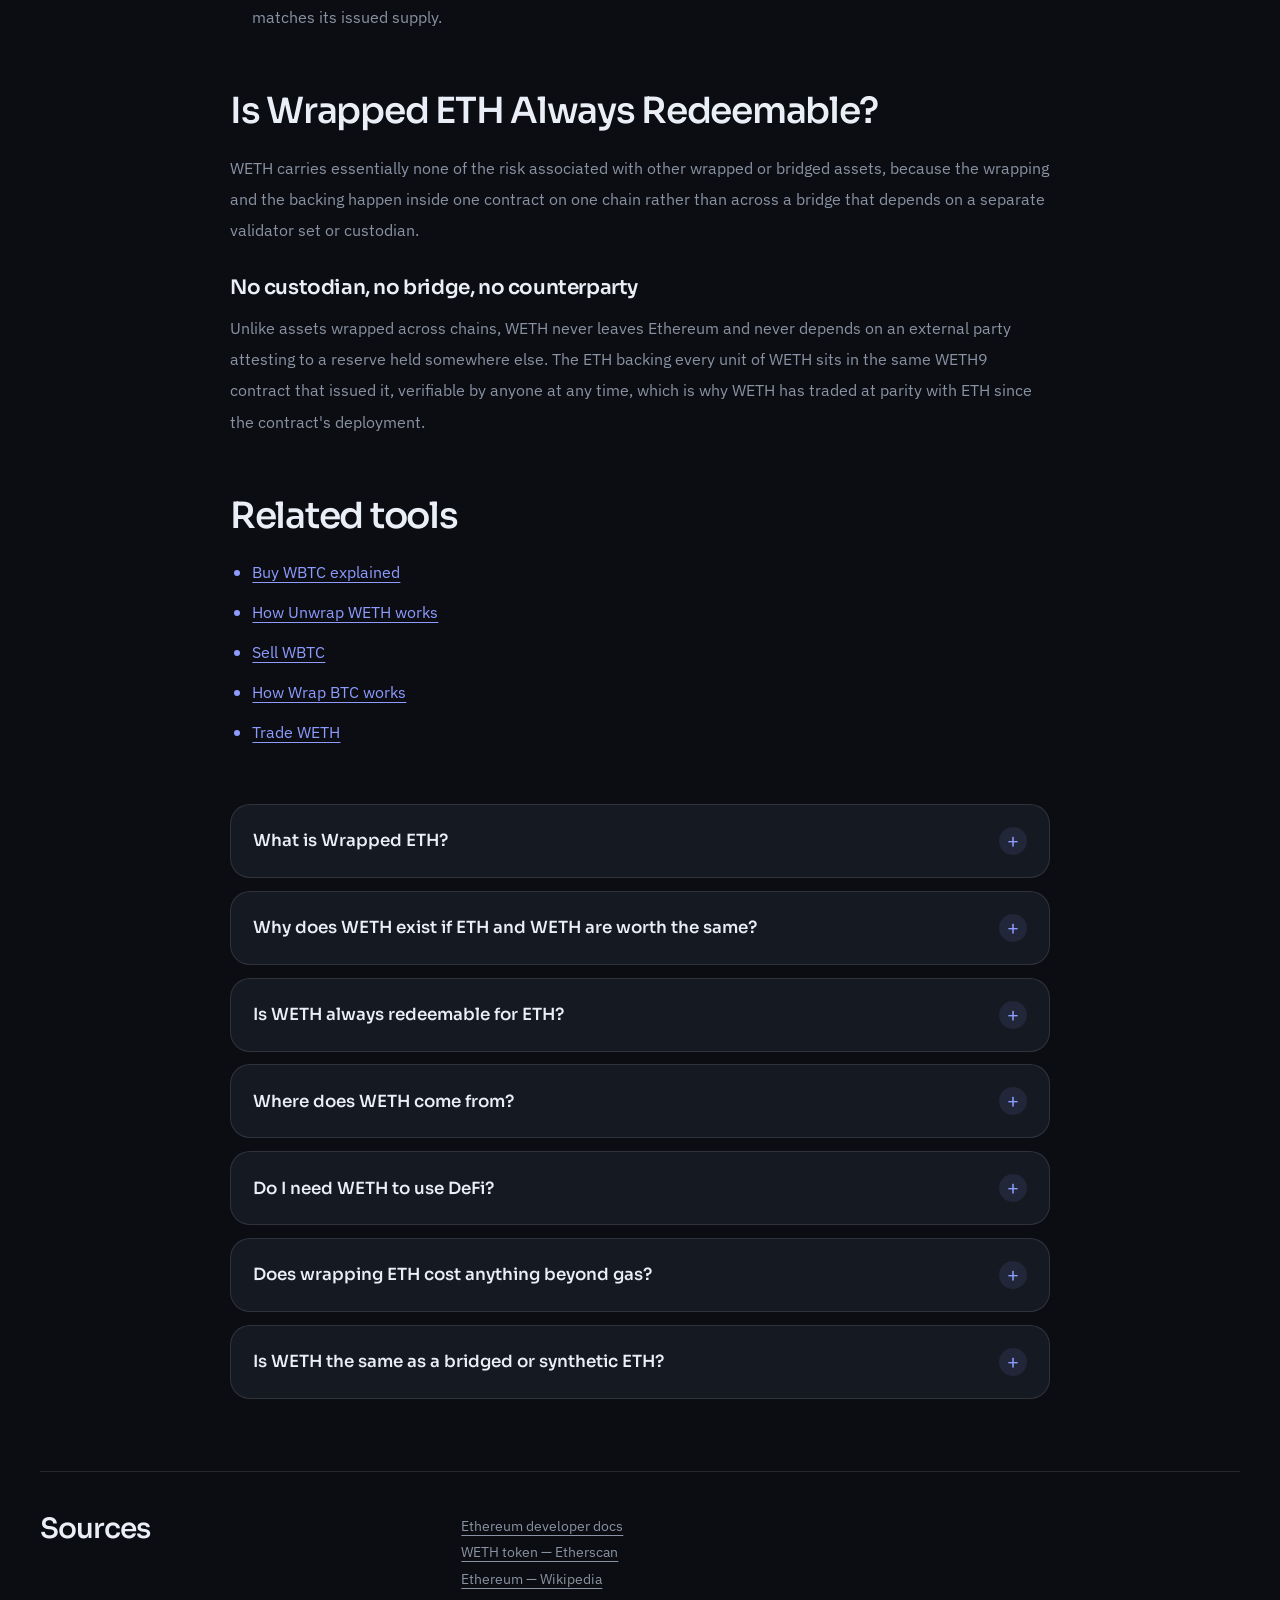
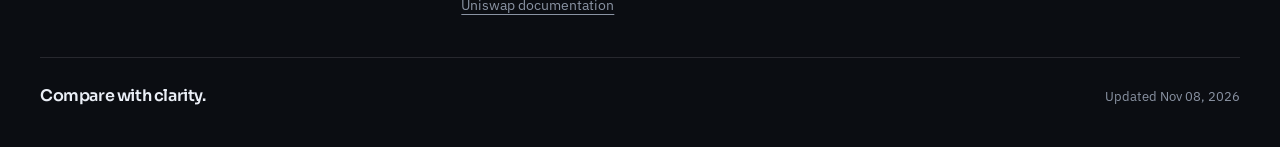
==== commit d4c27739: "Freshness: date refresh + re-index" ====
--- a/index.html
+++ b/index.html
@@ -13,7 +13,7 @@
 <meta name="twitter:card" content="summary_large_image">
 <meta name="twitter:title" content="Wrapped ETH (WETH) Explained">
 <link rel="preconnect" href="https://fonts.googleapis.com"><link rel="preconnect" href="https://fonts.gstatic.com" crossorigin><link rel="stylesheet" href="https://fonts.googleapis.com/css2?family=IBM+Plex+Sans:wght@400;500;600;700&family=Sora:wght@500;600;700&display=swap">
-<script type="application/ld+json">{"@context": "https://schema.org", "@graph": [{"@type": "WebSite", "@id": "https://wrapped-eth.github.io/#website", "url": "https://wrapped-eth.github.io/", "name": "Wrapped ETH (WETH) — What It Is and Why It Exists"}, {"@type": "WebPage", "@id": "https://wrapped-eth.github.io/#webpage", "url": "https://wrapped-eth.github.io/", "name": "Wrapped ETH (WETH) — What It Is and Why It Exists", "isPartOf": {"@id": "https://wrapped-eth.github.io/#website"}, "description": "Wrapped ETH (WETH) is the ERC-20 version of native ETH, minted and redeemed 1:1 through the WETH9 contract. See why ETH needs wrapping and how DeFi uses it under the hood.", "datePublished": "2026-10-30", "dateModified": "2026-10-30"}, {"@type": "SoftwareApplication", "name": "Wrapped ETH", "applicationCategory": "FinanceApplication", "operatingSystem": "Web", "offers": {"@type": "Offer", "price": "0", "priceCurrency": "USD"}}, {"@type": "BreadcrumbList", "itemListElement": [{"@type": "ListItem", "position": 1, "name": "Home", "item": "https://wrapped-eth.github.io/"}, {"@type": "ListItem", "position": 2, "name": "Wrapping"}, {"@type": "ListItem", "position": 3, "name": "Wrapped ETH"}]}, {"@type": "FAQPage", "mainEntity": [{"@type": "Question", "name": "What is Wrapped ETH?", "acceptedAnswer": {"@type": "Answer", "text": "Wrapped ETH (WETH) is an ERC-20 token that represents native ETH on a 1:1 basis, minted and redeemed through the WETH9 contract so that ETH can be used anywhere an ERC-20 token is expected."}}, {"@type": "Question", "name": "Why does WETH exist if ETH and WETH are worth the same?", "acceptedAnswer": {"@type": "Answer", "text": "Because ETH predates the ERC-20 standard and never implements its transfer(), approve() and balanceOf() interface, so contracts written generically for ERC-20 tokens cannot accept raw ETH without WETH standing in for it."}}, {"@type": "Question", "name": "Is WETH always redeemable for ETH?", "acceptedAnswer": {"@type": "Answer", "text": "Yes. The WETH9 contract only ever mints WETH matched by ETH it already holds, so calling withdraw() always returns that exact amount of ETH, with no counterparty able to interrupt the exchange."}}, {"@type": "Question", "name": "Where does WETH come from?", "acceptedAnswer": {"@type": "Answer", "text": "Almost all WETH in circulation is minted by a single shared contract, WETH9, deployed once and reused across the Ethereum ecosystem rather than redeployed per application."}}, {"@type": "Question", "name": "Do I need WETH to use DeFi?", "acceptedAnswer": {"@type": "Answer", "text": "Most decentralized exchanges and lending markets require WETH internally even when their interface shows plain ETH, because their contracts are written against the ERC-20 interface that native ETH does not implement."}}, {"@type": "Question", "name": "Does wrapping ETH cost anything beyond gas?", "acceptedAnswer": {"@type": "Answer", "text": "No. Converting ETH to WETH or back carries no fee of its own — the contract issues and redeems at a fixed 1:1 rate, so the only cost is the network gas for the deposit() or withdraw() transaction."}}, {"@type": "Question", "name": "Is WETH the same as a bridged or synthetic ETH?", "acceptedAnswer": {"@type": "Answer", "text": "No. WETH stays on Ethereum and is backed directly by ETH locked in the WETH9 contract, unlike a bridged or synthetic asset that depends on a separate chain, validator set or custodian to maintain its peg."}}]}]}</script>
+<script type="application/ld+json">{"@context": "https://schema.org", "@graph": [{"@type": "WebSite", "@id": "https://wrapped-eth.github.io/#website", "url": "https://wrapped-eth.github.io/", "name": "Wrapped ETH (WETH) — What It Is and Why It Exists"}, {"@type": "WebPage", "@id": "https://wrapped-eth.github.io/#webpage", "url": "https://wrapped-eth.github.io/", "name": "Wrapped ETH (WETH) — What It Is and Why It Exists", "isPartOf": {"@id": "https://wrapped-eth.github.io/#website"}, "description": "Wrapped ETH (WETH) is the ERC-20 version of native ETH, minted and redeemed 1:1 through the WETH9 contract. See why ETH needs wrapping and how DeFi uses it under the hood.", "datePublished": "2026-11-08", "dateModified": "2026-11-08"}, {"@type": "SoftwareApplication", "name": "Wrapped ETH", "applicationCategory": "FinanceApplication", "operatingSystem": "Web", "offers": {"@type": "Offer", "price": "0", "priceCurrency": "USD"}}, {"@type": "BreadcrumbList", "itemListElement": [{"@type": "ListItem", "position": 1, "name": "Home", "item": "https://wrapped-eth.github.io/"}, {"@type": "ListItem", "position": 2, "name": "Wrapping"}, {"@type": "ListItem", "position": 3, "name": "Wrapped ETH"}]}, {"@type": "FAQPage", "mainEntity": [{"@type": "Question", "name": "What is Wrapped ETH?", "acceptedAnswer": {"@type": "Answer", "text": "Wrapped ETH (WETH) is an ERC-20 token that represents native ETH on a 1:1 basis, minted and redeemed through the WETH9 contract so that ETH can be used anywhere an ERC-20 token is expected."}}, {"@type": "Question", "name": "Why does WETH exist if ETH and WETH are worth the same?", "acceptedAnswer": {"@type": "Answer", "text": "Because ETH predates the ERC-20 standard and never implements its transfer(), approve() and balanceOf() interface, so contracts written generically for ERC-20 tokens cannot accept raw ETH without WETH standing in for it."}}, {"@type": "Question", "name": "Is WETH always redeemable for ETH?", "acceptedAnswer": {"@type": "Answer", "text": "Yes. The WETH9 contract only ever mints WETH matched by ETH it already holds, so calling withdraw() always returns that exact amount of ETH, with no counterparty able to interrupt the exchange."}}, {"@type": "Question", "name": "Where does WETH come from?", "acceptedAnswer": {"@type": "Answer", "text": "Almost all WETH in circulation is minted by a single shared contract, WETH9, deployed once and reused across the Ethereum ecosystem rather than redeployed per application."}}, {"@type": "Question", "name": "Do I need WETH to use DeFi?", "acceptedAnswer": {"@type": "Answer", "text": "Most decentralized exchanges and lending markets require WETH internally even when their interface shows plain ETH, because their contracts are written against the ERC-20 interface that native ETH does not implement."}}, {"@type": "Question", "name": "Does wrapping ETH cost anything beyond gas?", "acceptedAnswer": {"@type": "Answer", "text": "No. Converting ETH to WETH or back carries no fee of its own — the contract issues and redeems at a fixed 1:1 rate, so the only cost is the network gas for the deposit() or withdraw() transaction."}}, {"@type": "Question", "name": "Is WETH the same as a bridged or synthetic ETH?", "acceptedAnswer": {"@type": "Answer", "text": "No. WETH stays on Ethereum and is backed directly by ETH locked in the WETH9 contract, unlike a bridged or synthetic asset that depends on a separate chain, validator set or custodian to maintain its peg."}}]}]}</script>
 <style>
 :root{--bg:#0B0D12;--surface:#151922;--text:#EAEEF6;--muted:#8A93A3;--accent:#8E9BFF;--accent-ink:#0A0F20;--radius:20px;--display:"Sora";--body:"IBM Plex Sans"}
 *{box-sizing:border-box}
@@ -197,7 +197,7 @@
 <li><a class="c0df824" href="https://etherscan.io/token/0xC02aaA39b223FE8D0A0e5C4F27eAD9083C756Cc2" rel="nofollow noopener" target="_blank">WETH token — Etherscan</a></li>
 <li><a class="c0df824" href="https://en.wikipedia.org/wiki/Ethereum" rel="nofollow noopener" target="_blank">Ethereum — Wikipedia</a></li>
 <li><a class="c0df824" href="https://docs.uniswap.org/" rel="nofollow noopener" target="_blank">Uniswap documentation</a></li></ul></div></section>
-<footer class="c835c7f"><span class="c2bffe1">Compare with clarity.</span><p class="c92bbe3">Updated Oct 30, 2026</p></footer>
+<footer class="c835c7f"><span class="c2bffe1">Compare with clarity.</span><p class="c92bbe3">Updated Nov 08, 2026</p></footer>
 </div>
 <script>
 (() => {
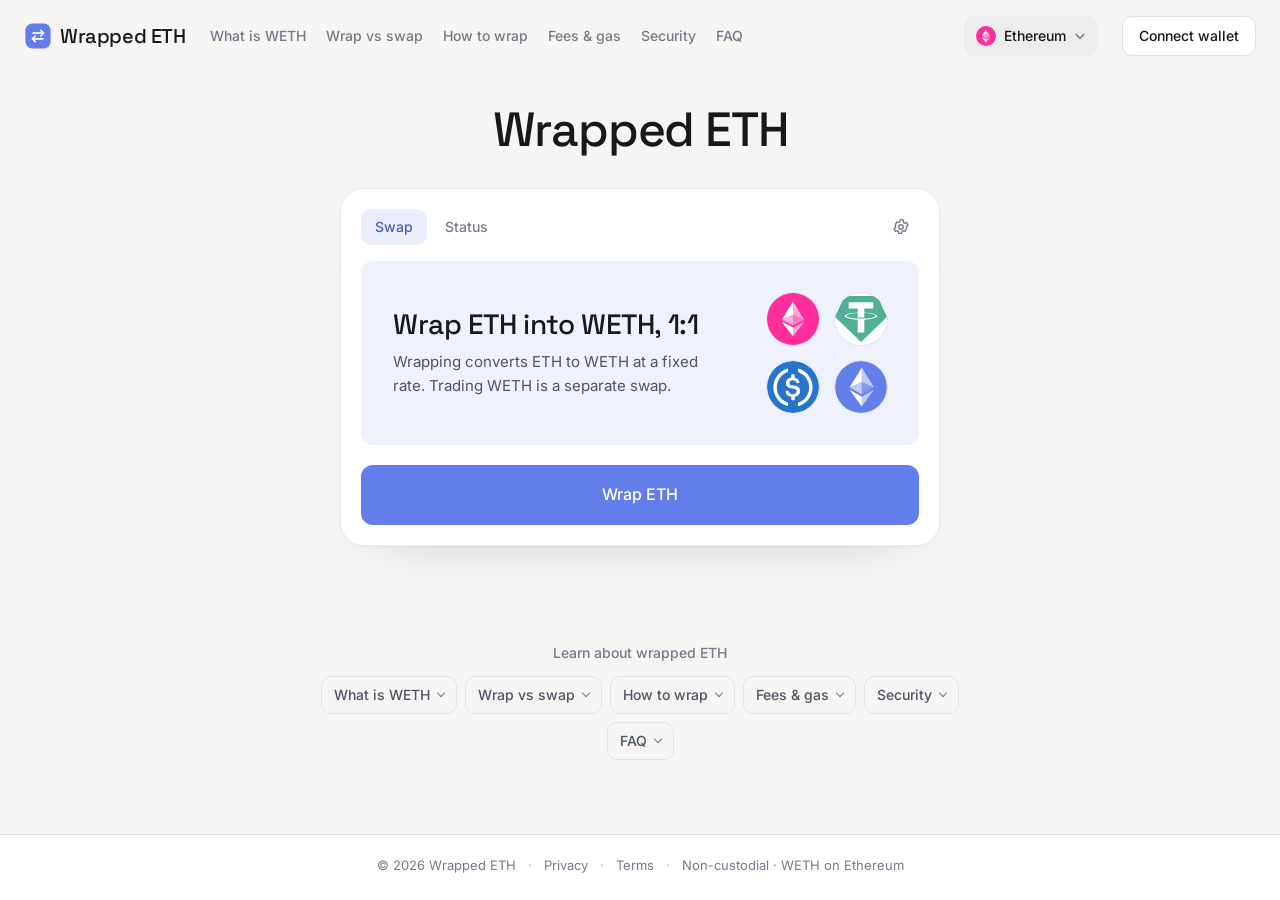
==== commit 04f93c3c: "mirror: +15 ~5 -0" ====
--- a/index.html
+++ b/index.html
@@ -1,241 +1,250 @@
-<!doctype html>
-<html lang="en">
-<head>
-<meta charset="utf-8">
-<meta name="viewport" content="width=device-width, initial-scale=1">
-<title>Wrapped ETH (WETH) — What It Is and Why It Exists</title>
-<meta name="description" content="Wrapped ETH (WETH) is the ERC-20 version of native ETH, minted and redeemed 1:1 through the WETH9 contract. See why ETH needs wrapping and how DeFi uses it under the hood.">
-<link rel="canonical" href="https://wrapped-eth.github.io/">
-<meta property="og:type" content="website">
-<meta property="og:title" content="Wrapped ETH (WETH) Explained">
-<meta property="og:url" content="https://wrapped-eth.github.io/">
-<meta property="og:image" content="https://wrapped-eth.github.io/og.png">
-<meta name="twitter:card" content="summary_large_image">
-<meta name="twitter:title" content="Wrapped ETH (WETH) Explained">
-<link rel="preconnect" href="https://fonts.googleapis.com"><link rel="preconnect" href="https://fonts.gstatic.com" crossorigin><link rel="stylesheet" href="https://fonts.googleapis.com/css2?family=IBM+Plex+Sans:wght@400;500;600;700&family=Sora:wght@500;600;700&display=swap">
-<script type="application/ld+json">{"@context": "https://schema.org", "@graph": [{"@type": "WebSite", "@id": "https://wrapped-eth.github.io/#website", "url": "https://wrapped-eth.github.io/", "name": "Wrapped ETH (WETH) — What It Is and Why It Exists"}, {"@type": "WebPage", "@id": "https://wrapped-eth.github.io/#webpage", "url": "https://wrapped-eth.github.io/", "name": "Wrapped ETH (WETH) — What It Is and Why It Exists", "isPartOf": {"@id": "https://wrapped-eth.github.io/#website"}, "description": "Wrapped ETH (WETH) is the ERC-20 version of native ETH, minted and redeemed 1:1 through the WETH9 contract. See why ETH needs wrapping and how DeFi uses it under the hood.", "datePublished": "2026-11-08", "dateModified": "2026-11-08"}, {"@type": "SoftwareApplication", "name": "Wrapped ETH", "applicationCategory": "FinanceApplication", "operatingSystem": "Web", "offers": {"@type": "Offer", "price": "0", "priceCurrency": "USD"}}, {"@type": "BreadcrumbList", "itemListElement": [{"@type": "ListItem", "position": 1, "name": "Home", "item": "https://wrapped-eth.github.io/"}, {"@type": "ListItem", "position": 2, "name": "Wrapping"}, {"@type": "ListItem", "position": 3, "name": "Wrapped ETH"}]}, {"@type": "FAQPage", "mainEntity": [{"@type": "Question", "name": "What is Wrapped ETH?", "acceptedAnswer": {"@type": "Answer", "text": "Wrapped ETH (WETH) is an ERC-20 token that represents native ETH on a 1:1 basis, minted and redeemed through the WETH9 contract so that ETH can be used anywhere an ERC-20 token is expected."}}, {"@type": "Question", "name": "Why does WETH exist if ETH and WETH are worth the same?", "acceptedAnswer": {"@type": "Answer", "text": "Because ETH predates the ERC-20 standard and never implements its transfer(), approve() and balanceOf() interface, so contracts written generically for ERC-20 tokens cannot accept raw ETH without WETH standing in for it."}}, {"@type": "Question", "name": "Is WETH always redeemable for ETH?", "acceptedAnswer": {"@type": "Answer", "text": "Yes. The WETH9 contract only ever mints WETH matched by ETH it already holds, so calling withdraw() always returns that exact amount of ETH, with no counterparty able to interrupt the exchange."}}, {"@type": "Question", "name": "Where does WETH come from?", "acceptedAnswer": {"@type": "Answer", "text": "Almost all WETH in circulation is minted by a single shared contract, WETH9, deployed once and reused across the Ethereum ecosystem rather than redeployed per application."}}, {"@type": "Question", "name": "Do I need WETH to use DeFi?", "acceptedAnswer": {"@type": "Answer", "text": "Most decentralized exchanges and lending markets require WETH internally even when their interface shows plain ETH, because their contracts are written against the ERC-20 interface that native ETH does not implement."}}, {"@type": "Question", "name": "Does wrapping ETH cost anything beyond gas?", "acceptedAnswer": {"@type": "Answer", "text": "No. Converting ETH to WETH or back carries no fee of its own — the contract issues and redeems at a fixed 1:1 rate, so the only cost is the network gas for the deposit() or withdraw() transaction."}}, {"@type": "Question", "name": "Is WETH the same as a bridged or synthetic ETH?", "acceptedAnswer": {"@type": "Answer", "text": "No. WETH stays on Ethereum and is backed directly by ETH locked in the WETH9 contract, unlike a bridged or synthetic asset that depends on a separate chain, validator set or custodian to maintain its peg."}}]}]}</script>
-<style>
-:root{--bg:#0B0D12;--surface:#151922;--text:#EAEEF6;--muted:#8A93A3;--accent:#8E9BFF;--accent-ink:#0A0F20;--radius:20px;--display:"Sora";--body:"IBM Plex Sans"}
-*{box-sizing:border-box}
-html{scroll-behavior:smooth;scroll-padding-top:2rem}
-body{margin:0;background:var(--bg);color:var(--text);font:400 1rem/1.65 var(--body);-webkit-font-smoothing:antialiased}
-::selection{background:var(--accent);color:var(--accent-ink)}
-a{color:inherit;text-underline-offset:.25em}
-a:hover{color:var(--accent)}
-button,input,select,textarea{font:inherit}
-input,select{color:var(--text);accent-color:var(--accent)}
-:focus-visible{outline:3px solid var(--accent);outline-offset:5px}
-img,svg{max-width:100%;vertical-align:middle}
-svg{fill:none;stroke:currentColor;stroke-width:1.7;stroke-linecap:round;stroke-linejoin:round}
-.cacbcc9{width:min(1200px,calc(100% - 4rem));margin-inline:auto}
-.c21d194{min-height:92px;display:flex;align-items:center;justify-content:space-between;gap:2rem;border-bottom:1px solid color-mix(in srgb,var(--text) 12%,transparent)}
-.c4f2dd9{display:inline-flex;align-items:center;gap:.7rem;text-decoration:none;font:650 1.3rem/1.2 var(--display);letter-spacing:-.04em}
-.c961d33{display:grid;place-items:center;width:36px;height:36px;background:var(--accent);color:var(--accent-ink);border-radius:calc(var(--radius)*.5)}
-.c961d33 svg{width:23px;height:23px}
-.c7e987d{display:flex;align-items:center;gap:1.8rem;font-size:.875rem;font-weight:550}
-.c7e987d a{text-decoration:none}
-.c7e987d .c7365ae{padding:.6rem 1rem;border:1px solid color-mix(in srgb,var(--text) 18%,transparent);border-radius:var(--radius)}
-.caf3839{padding-block:1.5rem;font-size:.8rem;color:var(--muted);overflow-wrap:anywhere}
-.c7a2a14{display:flex;flex-wrap:wrap;align-items:center;gap:.55rem;margin:0;padding:0;list-style:none}
-.c7a2a14 a{text-decoration:none}
-.c7a2a14 [aria-current="page"]{color:var(--text)}
-.c0ffaf4{display:grid;grid-template-columns:minmax(0,1.1fr) minmax(0,1fr);align-items:start;gap:clamp(1.75rem,5vw,4rem);padding-block:2rem 3.5rem}
-.cbf4014{min-width:0}
-.c0c17ba{display:inline-flex;align-items:center;gap:.55rem;margin:0 0 1.25rem;color:var(--muted);font-size:.875rem}
-.c0c17ba::before{content:"";width:.5rem;height:.5rem;border-radius:50%;background:var(--accent);box-shadow:0 0 0 5px color-mix(in srgb,var(--accent) 12%,transparent)}
-h1{margin:0;font:550 clamp(2.65rem,5vw,4.75rem)/1.06 var(--display);letter-spacing:-.055em;overflow-wrap:anywhere;text-wrap:balance}
-h1 em{color:var(--accent);font-style:normal}
-.cc60ee2{max-width:36rem;margin:1.6rem 0 2rem;color:var(--muted);font-size:1.1rem;line-height:1.8}
-.c1e322e{display:inline-flex;justify-content:center;align-items:center;gap:1.4rem;min-height:54px;padding:.9rem 1.4rem;background:linear-gradient(135deg,var(--accent),color-mix(in srgb,var(--accent) 86%,var(--text)));color:var(--accent-ink);border:1px solid color-mix(in srgb,var(--accent-ink) 12%,transparent);border-radius:var(--radius);font-weight:650;text-decoration:none;box-shadow:0 8px 22px color-mix(in srgb,var(--accent) 20%,transparent);transition:transform .2s,box-shadow .2s}
-.c1e322e svg{width:20px;height:20px;flex:none}
-.c1e322e:hover{color:var(--accent-ink);transform:translateY(-2px);box-shadow:0 12px 26px color-mix(in srgb,var(--accent) 28%,transparent)}
-.c407b04{display:flex;align-items:center;gap:.5rem;margin:1.2rem 0 0;color:var(--muted);font-size:.8rem}
-.c407b04 svg{width:16px;height:16px;color:var(--accent)}
-.c959c76{position:relative;min-width:0;padding:12px;border:1px solid color-mix(in srgb,var(--accent) 18%,transparent);border-radius:calc(var(--radius) + 12px);background:linear-gradient(145deg,color-mix(in srgb,var(--accent) 13%,var(--bg)),color-mix(in srgb,var(--surface) 70%,var(--bg)));box-shadow:0 28px 64px -28px color-mix(in srgb,var(--text) 24%,transparent)}
-.c544428{padding:clamp(1.25rem,3vw,2rem);background:var(--surface);border:1px solid color-mix(in srgb,var(--text) 9%,transparent);border-radius:var(--radius)}
-.c91ccc6{display:flex;justify-content:space-between;align-items:center;gap:1rem;margin-bottom:1.7rem}
-.c91ccc6 h2{margin:0;font:600 1.2rem/1.3 var(--display);letter-spacing:-.025em}
-.c6bdebd{display:inline-flex;align-items:center;gap:.4rem;color:var(--muted);font-size:.72rem;white-space:nowrap}
-.c6bdebd::before{content:"";width:6px;height:6px;border-radius:50%;background:var(--accent)}
-.cfa32b6{display:grid;grid-template-columns:minmax(0,1fr) 36px minmax(0,1fr);align-items:center;gap:.7rem;margin-bottom:1.7rem}
-.c1f1b80{min-width:0;padding:.9rem 1rem;background:color-mix(in srgb,var(--bg) 70%,var(--surface));border:1px solid color-mix(in srgb,var(--text) 9%,transparent);border-radius:calc(var(--radius)*.7)}
-.c179d53{display:block;margin-bottom:.65rem;color:var(--muted);font-size:.75rem}
-.ca98faa{display:flex;align-items:center;gap:.5rem;min-height:32px;font:600 .95rem/1.3 var(--display);overflow-wrap:anywhere}
-.ca98faa img,.ca98faa svg{width:auto;height:32px;max-width:100%;object-fit:contain}
-.cb693b5{display:grid;place-items:center;width:36px;height:36px;border:1px solid color-mix(in srgb,var(--accent) 24%,transparent);border-radius:50%;color:var(--accent)}
-.cb693b5 svg{width:18px;height:18px}
-.c4b7486{display:block;margin-bottom:.55rem;font-size:.8rem;font-weight:550}
-.c37758c{display:flex;align-items:center;gap:.5rem;padding:.7rem 1rem;border:1px solid color-mix(in srgb,var(--text) 19%,transparent);border-radius:calc(var(--radius)*.7);background:var(--bg);transition:border-color .2s}
-.c37758c:focus-within{border-color:var(--accent);box-shadow:0 0 0 3px color-mix(in srgb,var(--accent) 13%,transparent)}
-.c37758c input{width:100%;min-width:0;padding:0;border:0;border-radius:0;background:var(--bg);font:550 1.9rem/1.5 var(--display);font-variant-numeric:tabular-nums}
-.c37758c input:focus-visible{outline:2px solid var(--accent);outline-offset:2px}
-.c37758c span{color:var(--muted);font-size:.8rem}
-.c22deff{margin:.5rem 0 1.2rem;color:var(--muted);font-size:.73rem}
-.cdc2643{margin:-.65rem 0 1rem;color:var(--text);font-size:.8rem}
-.cd26863{padding:1.2rem;border:1px solid color-mix(in srgb,var(--accent) 18%,transparent);border-radius:calc(var(--radius)*.7);background:linear-gradient(135deg,color-mix(in srgb,var(--accent) 8%,var(--surface)),var(--surface))}
-.c2cccb4{display:block;color:var(--muted);font-size:.8rem}
-.c65fb0a{display:block;margin:.35rem 0 1.2rem;font:600 clamp(1.65rem,3vw,2.25rem)/1.25 var(--display);letter-spacing:-.035em;overflow-wrap:anywhere;font-variant-numeric:tabular-nums}
-.c65fb0a small{color:var(--muted);font:400 .8rem/1.5 var(--body);letter-spacing:0}
-.c67832b{display:grid;grid-template-columns:1fr 1fr;gap:1rem;padding-top:1rem;border-top:1px solid color-mix(in srgb,var(--text) 10%,transparent)}
-.cf2a229{display:block;color:var(--muted);font-size:.72rem}
-.c66ead2{display:block;margin-top:.2rem;font-size:.9rem;font-weight:600;font-variant-numeric:tabular-nums}
-.c544428 .c1e322e{width:100%;margin-top:1.3rem;justify-content:space-between}
-.c6b3c8f{margin-top:1rem;color:var(--muted);font-size:.73rem}
-.c6b3c8f summary{cursor:pointer;width:fit-content;text-underline-offset:.2em}
-.c6b3c8f summary:hover{color:var(--text)}
-.c6b3c8f p{margin:.7rem 0 0}
-.cd5888b{margin:0;font:550 1.75rem/1.2 var(--display);letter-spacing:-.035em}
-.c292c5b{padding:2rem 2.25rem;background:var(--surface);border:1px solid color-mix(in srgb,var(--text) 10%,transparent);border-radius:var(--radius)}
-.c292c5b .cd5888b{margin-bottom:1.5rem}
-.c8631fa{max-width:100%;overflow-x:auto;overscroll-behavior-inline:contain}
-.c8e3ed8{width:100%;border-collapse:collapse;text-align:left;font-size:.9rem}
-.c8e3ed8 caption{text-align:left;margin-bottom:1rem;color:var(--muted)}
-.c8e3ed8 th,.c8e3ed8 td{padding:1rem 1.1rem;border-bottom:1px solid color-mix(in srgb,var(--text) 10%,transparent);vertical-align:top;overflow-wrap:anywhere}
-.c8e3ed8 th{color:var(--muted);font-weight:500}
-.c8e3ed8 thead{background:color-mix(in srgb,var(--accent) 7%,var(--surface))}
-.c8e3ed8 thead th{color:var(--text);font-weight:600}
-.c8e3ed8 tbody tr:last-child>*{border-bottom:0}
-.c8e3ed8 tbody tr:hover{background:color-mix(in srgb,var(--accent) 4%,var(--surface))}
-.ce171b0{max-width:820px;margin:4.5rem auto}
-.c43f506{margin:0 0 3.5rem;scroll-margin-top:2rem}
-.ca7bad8{margin:0 0 1.25rem;font:550 clamp(1.65rem,3vw,2.25rem)/1.2 var(--display);letter-spacing:-.035em;text-wrap:balance}
-.c9d65b3{color:var(--muted);font-size:1.025rem;line-height:1.9;overflow-wrap:anywhere}
-.c9d65b3 p{margin:0 0 1.25rem}
-.c9d65b3 h3{margin:1.75rem 0 .75rem;color:var(--text);font:600 1.25rem/1.35 var(--display);letter-spacing:-.02em}
-.c9d65b3 strong{color:var(--text);font-weight:600}
-.c9d65b3 a,.c600711 a,.c0df824 a{color:var(--accent);text-decoration-thickness:1px}
-.c9d65b3 ul,.c9d65b3 ol,.c600711 ul,.c600711 ol{padding-left:1.4rem}
-.c9d65b3 li+li{margin-top:.55rem}
-.c9d65b3 li::marker{color:var(--accent)}
-.c9d65b3 blockquote{margin:1.5rem 0;padding:1rem 1.5rem;border-left:3px solid var(--accent);background:var(--surface);border-radius:0 var(--radius) var(--radius) 0;color:var(--text)}
-.c9d65b3 img{height:auto;border-radius:var(--radius)}
-.c9d65b3 table{width:100%;border-collapse:collapse}
-.c9d65b3 td,.c9d65b3 th{padding:.75rem;border-bottom:1px solid color-mix(in srgb,var(--text) 12%,transparent);text-align:left}
-.c40688b{margin:.8rem 0;padding:0 1.4rem;border:1px solid color-mix(in srgb,var(--text) 12%,transparent);border-radius:var(--radius);background:var(--surface)}
-.c743749{display:flex;justify-content:space-between;align-items:center;gap:1.5rem;min-height:72px;padding:1.2rem 0;cursor:pointer;list-style:none;font:550 1.05rem/1.5 var(--display)}
-.c743749::-webkit-details-marker{display:none}
-.c743749::after{content:"+";flex:none;display:grid;place-items:center;width:28px;height:28px;border-radius:50%;background:color-mix(in srgb,var(--accent) 10%,var(--surface));color:var(--accent);font:400 1.25rem/1 var(--body)}
-.c40688b[open]{border-color:color-mix(in srgb,var(--accent) 40%,transparent)}
-.c40688b[open]>.c743749::after{content:"−"}
-.c600711{padding:0 2.8rem 1.3rem 0;color:var(--muted);line-height:1.85;overflow-wrap:anywhere}
-.c600711 p{margin:.25rem 0 .75rem}
-.c1a3c9a{display:grid;grid-template-columns:1fr 2fr;gap:2rem;padding:2.5rem 0;border-top:1px solid color-mix(in srgb,var(--text) 12%,transparent)}
-.c91a933{margin:0;padding:0;list-style:none}
-.c0df824{padding:.7rem 0;border-bottom:1px solid color-mix(in srgb,var(--text) 8%,transparent);color:var(--muted);font-size:.875rem;overflow-wrap:anywhere}
-.c0df824:first-child{padding-top:0}
-.c0df824:last-child{border-bottom:0}
-.c835c7f{display:flex;justify-content:space-between;align-items:center;gap:1.5rem;padding-block:1.75rem 2.5rem;border-top:1px solid color-mix(in srgb,var(--text) 12%,transparent);color:var(--muted);font-size:.8rem}
-.c2bffe1{color:var(--text);font:600 1rem/1.3 var(--display);letter-spacing:-.025em}
-.c92bbe3{margin:0}
-@media(min-width:1100px){.c959c76{transform:rotate(1deg)}.c544428{transform:rotate(-1deg)}}
-@media(max-width:850px){.c0ffaf4{grid-template-columns:1fr;gap:2.5rem;padding-block:1.5rem 3.5rem}.cbf4014{max-width:650px}.c959c76{width:100%;max-width:580px;justify-self:center}.ce171b0{margin-block:3.5rem}.c7e987d{gap:1rem}h1{max-width:14ch}}
-@media(max-width:540px){.cacbcc9{width:calc(100% - 2rem)}.c21d194{min-height:76px;gap:1rem}.c7e987d>a:not(.c7365ae){display:none}.c7e987d .c7365ae{padding:.5rem .8rem}.caf3839{padding-block:1.1rem}.c0ffaf4{padding-top:1rem}.cbf4014>.c1e322e{width:100%;justify-content:space-between}.cc60ee2{font-size:1rem}.c959c76{padding:7px;border-radius:calc(var(--radius) + 7px)}.c544428{padding:1.1rem}.cfa32b6{gap:.4rem;grid-template-columns:minmax(0,1fr) 30px minmax(0,1fr)}.cb693b5{width:30px;height:30px}.c1f1b80{padding:.8rem}.c292c5b{padding:1.4rem 1rem}.c8e3ed8 th,.c8e3ed8 td{padding:.85rem .65rem}.c40688b{padding-inline:1rem}.c600711{padding-right:0}.c1a3c9a{grid-template-columns:1fr;gap:1.4rem}.c835c7f{align-items:flex-start;flex-direction:column;gap:.65rem}}
-@media(prefers-reduced-motion:reduce){html{scroll-behavior:auto}*,*::before,*::after{transition:none!important}.c1e322e:hover{transform:none}}
-</style>
-</head>
-<body>
-<div class="cacbcc9">
-<nav class="c21d194" aria-label="Main navigation">
-<a class="c4f2dd9" href="#hero"><span class="c961d33" aria-hidden="true"><svg viewBox="0 0 24 24"><path d="M4 8h15m-4-4 4 4-4 4M20 16H5m4-4-4 4 4 4"/></svg></span>Compare</a>
-<div class="c7e987d"><a href="#facts">Key facts</a><a href="#guide">Guide</a><a href="#sources">Sources</a><a class="c7365ae" href="dashboard/">Wrap ↗</a></div>
-</nav>
-<div class="caf3839"><nav class="c7a2a14" aria-label="Breadcrumb"><a href="dashboard/">Home</a> <span>/</span> <span>Wrapping</span> <span>/</span> <span>Wrapped ETH</span></nav></div>
-<section class="c0ffaf4" id="hero" aria-labelledby="hero-title">
-<div class="cbf4014">
-<p class="c0c17ba">Wrap & unwrap</p>
-<h1 id="hero-title">Wrapped <em>ETH</em>: The ERC-20 Version of ETH.</h1>
-<p class="cc60ee2">Wrapped ETH (WETH) is the ERC-20 representation of native ETH, created because Ethereum's base asset does not implement the ERC-20 interface that most smart contracts expect a token to have. The WETH9 contract holds ETH 1:1 against the WETH it issues, so you can convert between the two at any time for nothing beyond network gas, with no counterparty standing between you and your ETH. Nearly every decentralized exchange, lending market and liquidity pool on Ethereum relies on WETH under the hood, because it lets their code move an ETH position using the exact same functions — transfer, approve, balanceOf — that any other ERC-20 token already supports.</p>
-<a class="c1e322e" href="dashboard/">Wrap <svg viewBox="0 0 24 24" aria-hidden="true"><path d="M5 12h14m-6-6 6 6-6 6"/></svg></a>
-<p class="c407b04"><svg viewBox="0 0 24 24" aria-hidden="true"><path d="m5 12 4 4L19 6"/></svg>Explore fees and timing below</p>
-</div>
-<aside class="c959c76" aria-labelledby="estimator-title">
-<div class="c544428">
-<div class="c91ccc6"><h2 id="estimator-title">Wrap estimator</h2><span class="c6bdebd">Auto-updating</span></div>
-<div class="cfa32b6">
-<div class="c1f1b80"><span class="c179d53">From</span><div class="ca98faa"><img src="assets/tokens/eth.svg" alt="Ethereum" width="28" height="28"></div></div>
-<span class="cb693b5" aria-hidden="true"><svg viewBox="0 0 24 24"><path d="M4 12h16m-6-6 6 6-6 6"/></svg></span>
-<div class="c1f1b80"><span class="c179d53">To</span><div class="ca98faa"></div></div>
-</div>
-<label class="c4b7486" for="amount">Amount</label>
-<div class="c37758c"><input id="amount" type="number" inputmode="decimal" min="1" max="1000000000" step="0.01" value="1000" aria-describedby="amount-hint amount-error"><span>units</span></div>
-<p class="c22deff" id="amount-hint">Enter 1–1,000,000,000 units, up to 2 decimal places.</p>
-<p class="cdc2643" id="amount-error" hidden></p>
-<div class="cd26863" role="status" aria-live="polite" aria-atomic="true">
-<span class="c2cccb4">Estimated amount received</span>
-<output class="c65fb0a" id="received" for="amount">—</output>
-<div class="c67832b">
-<div><span class="cf2a229">Estimated fee</span><output class="c66ead2" id="fee" for="amount">—</output></div>
-<div><span class="cf2a229">Estimated time</span><output class="c66ead2" id="time" for="amount">—</output></div>
-</div>
-</div>
-<a class="c1e322e" href="dashboard/">Wrap <svg viewBox="0 0 24 24" aria-hidden="true"><path d="M5 12h14m-6-6 6 6-6 6"/></svg></a>
-<details class="c6b3c8f"><summary>How the estimate is calculated</summary><p>Fee = 0.5 units + 0.35% of the amount, rounded to 2 decimals. Amount received = amount − fee. Time = 2 minutes + 1 minute per 10,000 units, rounded up.</p></details>
-<noscript><p class="c22deff">Enable JavaScript to calculate fees and timing.</p></noscript>
-</div>
-</aside>
-</section>
-<section class="c292c5b" id="facts" aria-labelledby="facts-title"><h2 class="cd5888b" id="facts-title">Key facts</h2><div class="c8631fa" role="region" aria-label="Key facts table" tabindex="0"><table class="c8e3ed8"><tbody><tr><th scope="row">Standard</th><td>ERC-20 wrapper for native ETH</td></tr>
-<tr><th scope="row">Contract</th><td>WETH9, deployed once and shared ecosystem-wide</td></tr>
-<tr><th scope="row">Peg</th><td>Always 1:1 with ETH, by contract logic</td></tr>
-<tr><th scope="row">Core functions</th><td>deposit() to mint, withdraw() to redeem</td></tr>
-<tr><th scope="row">Backing</th><td>Every WETH unit is backed by locked ETH in the same contract</td></tr>
-<tr><th scope="row">Primary use</th><td>Required by ERC-20-only DeFi contracts (DEXs, lending markets)</td></tr></tbody></table></div></section>
-<main class="ce171b0" id="guide"><section class="c43f506"><h2 class="ca7bad8">What Wrapped ETH Is and Why It Exists</h2><div class="c9d65b3"><strong>Wrapped ETH is an ERC-20 token, issued by the WETH9 smart contract, that stands in for native ETH inside applications built to the ERC-20 standard.</strong> Ethereum's native asset, ETH, was defined before the <a href="https://ethereum.org/en/developers/docs/standards/tokens/erc-20/" rel="nofollow noopener" target="_blank">ERC-20 standard</a> existed, so it never picked up the interface — transfer, approve, allowance, balanceOf — that the standard requires. A smart contract written to expect an ERC-20 token cannot call those functions on raw ETH, because ETH is a protocol-level balance tracked by the Ethereum Virtual Machine itself, not a contract that implements any interface at all. WETH closes that gap: ETH sent into the WETH9 contract mints an equal balance of WETH, and that balance behaves exactly like any other token on <a href="https://en.wikipedia.org/wiki/Ethereum" rel="nofollow noopener" target="_blank">Ethereum</a>. The wrapping process adds no economic exposure and no price risk — one WETH unit is defined to equal one ETH permanently, by the contract's own logic rather than by a market price that could drift.</div></section>
-<section class="c43f506"><h2 class="ca7bad8">The WETH9 Contract: deposit() and withdraw()</h2><div class="c9d65b3">The WETH that circulates today is almost entirely minted by one contract, commonly called WETH9, deployed once and reused by essentially the entire Ethereum ecosystem rather than redeployed per application. A single shared contract matters because liquidity, approvals and integrations all concentrate on the same token address instead of fragmenting across many near-identical wrappers. The contract's balance, holders and transaction history can be inspected directly on <a href="https://etherscan.io/token/0xC02aaA39b223FE8D0A0e5C4F27eAD9083C756Cc2" rel="nofollow noopener" target="_blank">Etherscan's WETH token page</a>, which also lists the exact source code the contract runs.<h3>deposit(): minting WETH</h3>Calling deposit() and sending ETH along with the transaction is how WETH gets created. The contract credits the sending address with the same amount of WETH that was sent in ETH, and that ETH sits locked in the contract as the backing for the token it just issued. There is no minting beyond what ETH has actually been deposited, so total WETH supply always matches the ETH balance held by the contract.<h3>withdraw(): redeeming WETH back to ETH</h3>Calling withdraw() with an amount burns that much WETH from the caller's balance and sends back the same amount of ETH from the contract's reserve. Because every unit of WETH in existence is backed by a locked unit of ETH, withdraw() never fails for lack of reserves — supply and backing are mechanically kept equal by the deposit and withdraw functions themselves, not by any external guarantee.</div></section>
-<section class="c43f506"><h2 class="ca7bad8">Why ETH Itself Isn't an ERC-20 Token</h2><div class="c9d65b3">ETH predates the ERC-20 standard by roughly two years — it has existed since Ethereum's 2015 launch, while ERC-20 was only proposed later that year and saw wide adoption afterward. More fundamentally, ETH is accounted for at the protocol level: every account has an ETH balance tracked directly by the EVM, updated whenever a transaction pays gas or transfers value, with no contract code involved. An ERC-20 token, by contrast, is just a contract that keeps its own internal ledger of balances and exposes standard functions so other contracts know how to read and move them. Those are two different mechanisms, and nothing bridges them automatically — which is the entire reason WETH needs to exist as a separate contract that opts ETH into the token interface voluntarily.<h3>The functions native ETH never had</h3>Native ETH has no transfer() function another contract can call, no approve() that lets a contract spend on someone's behalf, and no balanceOf() a token list can query the standard way. A DeFi contract written generically for any ERC-20 asset has no path to accept raw ETH directly; it has to either special-case ETH with extra code or simply require WETH, which is what nearly all of them do.</div></section>
-<section class="c43f506"><h2 class="ca7bad8">ETH vs Wrapped ETH</h2><div class="c9d65b3">Once wrapped, WETH is identical to ETH in value but behaves differently in code. The table below lines up the two directly.<table><thead><tr><th>Property</th><th>Native ETH</th><th>Wrapped ETH (WETH)</th></tr></thead><tbody><tr><td>Token standard</td><td>None — protocol-native balance</td><td>ERC-20</td></tr><tr><td>Used to pay gas</td><td>Yes</td><td>No</td></tr><tr><td>transfer() / approve() support</td><td>No</td><td>Yes</td></tr><tr><td>Price relative to ETH</td><td>Is ETH itself</td><td>Always 1:1</td></tr><tr><td>Where it's held</td><td>Account balance (EOA or contract)</td><td>WETH9 contract reserve + holder's token balance</td></tr></tbody></table></div></section>
-<section class="c43f506"><h2 class="ca7bad8">How DeFi Apps Use Wrapped ETH Under the Hood</h2><div class="c9d65b3">Decentralized exchanges, lending markets and most other Ethereum applications are written against the ERC-20 interface because it lets one codebase handle any token the same way. WETH lets ETH slot into that same codebase without a special case, which is why it quietly backs a large share of on-chain ETH activity even when a front end simply shows plain 'ETH'.<h3>Decentralized exchanges and liquidity pools</h3>An automated market maker, of the kind documented in <a href="https://docs.uniswap.org/" rel="nofollow noopener" target="_blank">Uniswap's documentation</a>, pairs tokens against each other inside ERC-20 liquidity pools. Pairing a token against ETH directly would require pool code to handle a non-standard asset, so pools instead pair against WETH, and the interface wraps and unwraps ETH behind a single click.<h3>Lending markets and collateral</h3>Lending protocols that accept ETH as collateral generally hold it as WETH internally, because their accounting, interest-bearing receipt tokens and liquidation logic are all built on the ERC-20 pattern. Total value locked across these markets, tracked by aggregators such as <a href="https://defillama.com/" rel="nofollow noopener" target="_blank">DefiLlama</a>, includes substantial WETH balances sitting inside contracts that never touch raw ETH at all.</div></section>
-<section class="c43f506"><h2 class="ca7bad8">Minting and Redeeming Wrapped ETH</h2><div class="c9d65b3">Converting between ETH and WETH is a direct interaction with the WETH9 contract, usually wrapped into a single button by wallets and apps so the underlying call is invisible.<ul><li>Open a wallet or app interface that offers a wrap/unwrap action, or interact with the WETH9 contract directly.</li><li>To mint WETH, call deposit() and send the ETH amount to be converted along with the transaction.</li><li>Confirm the transaction and pay the network gas fee; the contract credits the address with the same amount of WETH.</li><li>To redeem, call withdraw() with the WETH amount to convert back.</li><li>Confirm that transaction and receive the equivalent ETH immediately, since the contract's reserve always matches its issued supply.</li></ul></div></section>
-<section class="c43f506"><h2 class="ca7bad8">Is Wrapped ETH Always Redeemable?</h2><div class="c9d65b3">WETH carries essentially none of the risk associated with other wrapped or bridged assets, because the wrapping and the backing happen inside one contract on one chain rather than across a bridge that depends on a separate validator set or custodian.<h3>No custodian, no bridge, no counterparty</h3>Unlike assets wrapped across chains, WETH never leaves Ethereum and never depends on an external party attesting to a reserve held somewhere else. The ETH backing every unit of WETH sits in the same WETH9 contract that issued it, verifiable by anyone at any time, which is why WETH has traded at parity with ETH since the contract's deployment.</div></section><section class="c43f506 c2d1c8f" id="related"><h2 class="ca7bad8">Related tools</h2><div class="c9d65b3"><ul><li><a href="https://buy-wbtc.github.io/">Buy WBTC explained</a></li><li><a href="https://unwrap-weth.github.io/">How Unwrap WETH works</a></li><li><a href="https://sell-wbtc.github.io/">Sell WBTC</a></li><li><a href="https://wrap-btc.github.io/">How Wrap BTC works</a></li><li><a href="https://trade-weth.github.io/">Trade WETH</a></li></ul></div></section><details class="c40688b"><summary class="c743749">What is Wrapped ETH?</summary><div class="c600711">Wrapped ETH (WETH) is an ERC-20 token that represents native ETH on a 1:1 basis, minted and redeemed through the WETH9 contract so that ETH can be used anywhere an ERC-20 token is expected.</div></details>
-<details class="c40688b"><summary class="c743749">Why does WETH exist if ETH and WETH are worth the same?</summary><div class="c600711">Because ETH predates the ERC-20 standard and never implements its transfer(), approve() and balanceOf() interface, so contracts written generically for ERC-20 tokens cannot accept raw ETH without WETH standing in for it.</div></details>
-<details class="c40688b"><summary class="c743749">Is WETH always redeemable for ETH?</summary><div class="c600711">Yes. The WETH9 contract only ever mints WETH matched by ETH it already holds, so calling withdraw() always returns that exact amount of ETH, with no counterparty able to interrupt the exchange.</div></details>
-<details class="c40688b"><summary class="c743749">Where does WETH come from?</summary><div class="c600711">Almost all WETH in circulation is minted by a single shared contract, WETH9, deployed once and reused across the Ethereum ecosystem rather than redeployed per application.</div></details>
-<details class="c40688b"><summary class="c743749">Do I need WETH to use DeFi?</summary><div class="c600711">Most decentralized exchanges and lending markets require WETH internally even when their interface shows plain ETH, because their contracts are written against the ERC-20 interface that native ETH does not implement.</div></details>
-<details class="c40688b"><summary class="c743749">Does wrapping ETH cost anything beyond gas?</summary><div class="c600711">No. Converting ETH to WETH or back carries no fee of its own — the contract issues and redeems at a fixed 1:1 rate, so the only cost is the network gas for the deposit() or withdraw() transaction.</div></details>
-<details class="c40688b"><summary class="c743749">Is WETH the same as a bridged or synthetic ETH?</summary><div class="c600711">No. WETH stays on Ethereum and is backed directly by ETH locked in the WETH9 contract, unlike a bridged or synthetic asset that depends on a separate chain, validator set or custodian to maintain its peg.</div></details></main>
-<section class="c1a3c9a" id="sources" aria-labelledby="sources-title"><h2 class="cd5888b" id="sources-title">Sources</h2><div><ul class="c91a933"><li><a class="c0df824" href="https://ethereum.org/en/developers/docs/" rel="nofollow noopener" target="_blank">Ethereum developer docs</a></li>
-<li><a class="c0df824" href="https://etherscan.io/token/0xC02aaA39b223FE8D0A0e5C4F27eAD9083C756Cc2" rel="nofollow noopener" target="_blank">WETH token — Etherscan</a></li>
-<li><a class="c0df824" href="https://en.wikipedia.org/wiki/Ethereum" rel="nofollow noopener" target="_blank">Ethereum — Wikipedia</a></li>
-<li><a class="c0df824" href="https://docs.uniswap.org/" rel="nofollow noopener" target="_blank">Uniswap documentation</a></li></ul></div></section>
-<footer class="c835c7f"><span class="c2bffe1">Compare with clarity.</span><p class="c92bbe3">Updated Nov 08, 2026</p></footer>
-</div>
-<script>
-(() => {
-  const amount = document.getElementById('amount');
-  const received = document.getElementById('received');
-  const fee = document.getElementById('fee');
-  const time = document.getElementById('time');
-  const error = document.getElementById('amount-error');
-  const number = new Intl.NumberFormat('en-US', { minimumFractionDigits: 2, maximumFractionDigits: 2 });
-  let timer;
-  function update() {
-    const value = amount.valueAsNumber;
-    const valid = amount.value.trim() !== '' && Number.isFinite(value) && amount.validity.valid;
-    amount.setAttribute('aria-invalid', String(!valid));
-    error.hidden = valid;
-    error.textContent = valid ? '' : 'Enter an amount from 1 to 1,000,000,000 with up to 2 decimal places.';
-    if (!valid) {
-      received.textContent = '—';
-      fee.textContent = '—';
-      time.textContent = '—';
-      return;
-    }
-    const amountCents = Math.round(value * 100);
-    const feeCents = 50 + Math.round(amountCents * 35 / 10000);
-    received.textContent = number.format((amountCents - feeCents) / 100) + ' units';
-    fee.textContent = number.format(feeCents / 100) + ' units';
-    time.textContent = (2 + Math.ceil(value / 10000)).toLocaleString('en-US') + ' min';
-  }
-  amount.addEventListener('input', () => {
-    clearTimeout(timer);
-    timer = setTimeout(update, 180);
-  });
-  amount.addEventListener('change', () => {
-    clearTimeout(timer);
-    update();
-  });
-  update();
-})();
-</script>
-</body>
-</html>
+<!doctype html>
+<html lang="en"><head>
+<meta charset="utf-8"><meta name="viewport" content="width=device-width,initial-scale=1">
+<title>Wrapped ETH — Wrap, Unwrap and Trade WETH</title>
+<meta name="description" content="Wrapped ETH (WETH) is ERC-20 ETH at a fixed 1:1 rate. Wrap or unwrap ETH, or trade WETH for USDC and USDT on Ethereum, from your own wallet. Non-custodial.">
+<meta name="robots" content="index,follow">
+<meta name="theme-color" content="#f6f5f4">
+<link rel="canonical" href="https://wrapped-eth.github.io/">
+<meta property="og:type" content="website"><meta property="og:site_name" content="Wrapped ETH"><meta property="og:title" content="Wrapped ETH — Wrap, Unwrap and Trade WETH"><meta property="og:description" content="Wrapped ETH (WETH) is ERC-20 ETH at a fixed 1:1 rate. Wrap or unwrap ETH, or trade WETH for USDC and USDT on Ethereum, from your own wallet. Non-custodial."><meta property="og:url" content="https://wrapped-eth.github.io/"><meta property="og:image" content="https://wrapped-eth.github.io/og-image.png">
+<meta name="twitter:card" content="summary_large_image"><meta name="twitter:title" content="Wrapped ETH — Wrap, Unwrap and Trade WETH"><meta name="twitter:description" content="Wrapped ETH (WETH) is ERC-20 ETH at a fixed 1:1 rate. Wrap or unwrap ETH, or trade WETH for USDC and USDT on Ethereum, from your own wallet. Non-custodial."><meta name="twitter:image" content="https://wrapped-eth.github.io/og-image.png">
+<link rel="icon" type="image/svg+xml" href="icon.svg">
+<link rel="apple-touch-icon" href="icon.svg">
+<link rel="manifest" href="manifest.webmanifest">
+<script type="application/ld+json">
+{"@context":"https://schema.org","@graph":[{"@type":"Organization","@id":"https://wrapped-eth.github.io/#organization","name":"Wrapped ETH","url":"https://wrapped-eth.github.io/","description":"Wrapped ETH (WETH) is ERC-20 ETH at a fixed 1:1 rate. Wrap or unwrap ETH, or trade WETH for USDC and USDT on Ethereum, from your own wallet. Non-custodial.","logo":{"@type":"ImageObject","@id":"https://wrapped-eth.github.io/#logo","url":"https://wrapped-eth.github.io/icon.svg","caption":"Wrapped ETH"}},{"@type":"WebSite","@id":"https://wrapped-eth.github.io/#website","url":"https://wrapped-eth.github.io/","publisher":{"@id":"https://wrapped-eth.github.io/#organization"},"name":"Wrapped ETH"},{"@type":"WebPage","@id":"https://wrapped-eth.github.io/#webpage","url":"https://wrapped-eth.github.io/","publisher":{"@id":"https://wrapped-eth.github.io/#organization"},"name":"Wrapped ETH — Wrap, Unwrap and Trade WETH","isPartOf":{"@id":"https://wrapped-eth.github.io/#website"},"mainEntity":{"@id":"https://wrapped-eth.github.io/#app"},"breadcrumb":{"@id":"https://wrapped-eth.github.io/#breadcrumb"}},{"@type":"BreadcrumbList","@id":"https://wrapped-eth.github.io/#breadcrumb","itemListElement":[{"@type":"ListItem","position":1,"name":"Home","item":"https://wrapped-eth.github.io/"},{"@type":"ListItem","position":2,"name":"Wrapped ETH","item":"https://wrapped-eth.github.io/"}]},{"@type":"WebApplication","@id":"https://wrapped-eth.github.io/#app","url":"https://wrapped-eth.github.io/","publisher":{"@id":"https://wrapped-eth.github.io/#organization"},"name":"Wrapped ETH","applicationCategory":"FinanceApplication","operatingSystem":"Web","description":"Wrapped ETH (WETH) is ERC-20 ETH at a fixed 1:1 rate. Wrap or unwrap ETH, or trade WETH for USDC and USDT on Ethereum, from your own wallet. Non-custodial.","isPartOf":{"@id":"https://wrapped-eth.github.io/#website"}},{"@type":"FAQPage","@id":"https://wrapped-eth.github.io/#faq","isPartOf":{"@id":"https://wrapped-eth.github.io/#webpage"},"about":{"@id":"https://wrapped-eth.github.io/#app"},"name":"Wrapped ETH FAQ","mainEntity":[{"@type":"Question","name":"What is wrapped ETH?","acceptedAnswer":{"@type":"Answer","text":"Wrapped ETH, or WETH, is an ERC-20 token that always equals one ETH. It exists so smart contracts and DEX pools that expect ERC-20 tokens can use ETH."}},{"@type":"Question","name":"Is wrapping ETH the same as swapping it?","acceptedAnswer":{"@type":"Answer","text":"No. Wrapping converts ETH to WETH at a fixed 1:1 rate with only gas to pay. A swap trades WETH for a different token at a market price, with slippage and pool fees."}},{"@type":"Question","name":"Do I lose value when I wrap ETH?","acceptedAnswer":{"@type":"Answer","text":"No. You receive exactly as much WETH as ETH you deposit, minus the gas you pay for the transaction. Unwrapping returns ETH at the same 1:1 rate."}},{"@type":"Question","name":"Can I unwrap WETH back to ETH?","acceptedAnswer":{"@type":"Answer","text":"Yes, at any time. Unwrapping burns your WETH and sends the same amount of ETH back to your wallet, less gas."}},{"@type":"Question","name":"Why would I trade WETH instead of ETH?","acceptedAnswer":{"@type":"Answer","text":"Many pools and lending markets list WETH rather than native ETH, so trading WETH is often the direct route. Wallets and aggregators sometimes wrap and unwrap for you inside the swap."}},{"@type":"Question","name":"Do I need ETH if I only hold WETH?","acceptedAnswer":{"@type":"Answer","text":"Yes. Gas on Ethereum is always paid in native ETH, so keep a small ETH balance or you will not be able to sign transactions."}}]}]}
+</script>
+<style>
+@font-face{font-family:'Inter';src:url('assets/inter.woff2') format('woff2');font-weight:400 700;font-display:swap}
+@font-face{font-family:'Space Grotesk';src:url('assets/space-grotesk.woff2') format('woff2');font-weight:500 700;font-display:swap}
+:root{
+ --bg:#f6f5f4;--card:#fff;--ink:#17181c;--muted:#737b88;--faint:#aeb4bf;
+ --line:#ecebe9;--line-2:#e3e1de;--panel:#f8f7f6;--panel-2:#efedeb;
+ --accent:#627eea;--accent-hover:#566fce;--accent-ink:#4a5eb0;--accent-soft:#e9edfc;--accent-on:#ffffff;--promo:#eff2fd;--text-2:#4b5563;
+ --shadow:0 1px 2px rgba(13,17,28,.04),0 24px 56px -40px rgba(13,17,28,.24);--pico-bg:#fff;--pico-ring:rgba(13,17,28,.06);
+ --ease:cubic-bezier(.2,.7,.2,1);
+ --head:"Space Grotesk","Arial",sans-serif;--body:"Inter","Arial",sans-serif;color-scheme:light}
+*{box-sizing:border-box}
+html{scroll-behavior:smooth}
+body{margin:0;min-height:100vh;display:flex;flex-direction:column;color:var(--ink);font:15px/1.6 var(--body);-webkit-font-smoothing:antialiased;overflow-x:hidden;background:var(--bg)}
+body::before{content:"";position:fixed;inset:0;z-index:-1;pointer-events:none;background:none;-webkit-mask-image:linear-gradient(#000 0,rgba(0,0,0,.35) 60%,transparent 100%);mask-image:linear-gradient(#000 0,rgba(0,0,0,.35) 60%,transparent 100%)}
+a{color:inherit;text-decoration:none}button{font-family:inherit;cursor:pointer;background:none;border:0;color:inherit}
+img{display:block;max-width:100%}
+h1,h2,h3{margin:0;font-family:var(--head);font-weight:500;letter-spacing:-.01em}
+:focus-visible{outline:2px solid var(--accent);outline-offset:2px;border-radius:8px}
+
+.nav{display:flex;align-items:center;gap:24px;padding:16px 24px;max-width:1280px;margin:0 auto;width:100%}
+.brand{display:inline-flex;align-items:center;gap:8px;font-family:var(--head);font-weight:500;font-size:20px;letter-spacing:-.02em;color:var(--ink);white-space:nowrap;flex:0 0 auto}
+.brand img{width:28px;height:28px}
+.nlinks{display:flex;align-items:center;gap:20px}
+.nlinks a{font-size:14px;font-weight:500;color:var(--muted);white-space:nowrap;transition:color .16s var(--ease)}
+.nlinks a:hover{color:var(--ink)}
+.spacer{flex:1}
+main{flex:1}
+.chain{display:inline-flex;align-items:center;gap:8px;height:40px;padding:0 12px;border-radius:10px;background:var(--panel-2);font-weight:500;font-size:14px;color:var(--ink);transition:background-color .16s var(--ease);flex:0 0 auto;white-space:nowrap}
+.chain img{width:20px;height:20px;border-radius:50%}
+.chain:hover{background:var(--line-2)}
+.chain .cv{width:12px;height:12px;color:var(--muted)}
+.connect{display:inline-flex;align-items:center;height:40px;padding:0 16px;border-radius:10px;background:var(--card);border:1px solid var(--line-2);color:var(--ink);font-weight:500;font-size:14px;transition:background-color .16s var(--ease),border-color .16s var(--ease);flex:0 0 auto;white-space:nowrap}
+.connect:hover{border-color:var(--faint);background:var(--panel)}
+
+.hero{display:flex;flex-direction:column;align-items:center;padding:32px 20px 48px}
+h1{font-size:clamp(36px,4.6vw,48px);line-height:1.08;letter-spacing:-.025em;text-align:center;color:var(--ink);margin:0 0 32px}
+
+.card{width:min(600px,100%);background:var(--card);border:1px solid var(--line);border-radius:24px;box-shadow:var(--shadow);overflow:hidden}
+.tabs{display:flex;align-items:center;gap:4px;padding:20px 20px 16px}
+.tab{display:inline-flex;align-items:center;height:36px;padding:0 14px;border-radius:10px;font-weight:500;font-size:14px;color:var(--muted);transition:background-color .16s var(--ease),color .16s var(--ease)}
+.tab:hover{background:var(--panel-2);color:var(--ink)}
+.tab.on{background:var(--accent-soft);color:var(--accent-ink)}
+.tabs .sp{flex:1}
+.tabs .ic{width:36px;height:36px;border-radius:10px;display:grid;place-items:center;color:var(--muted);transition:background-color .16s var(--ease),color .16s var(--ease)}
+.tabs .ic:hover{background:var(--panel-2);color:var(--ink)}
+.tabs .ic svg{width:18px;height:18px}
+
+.promo{margin:0 20px;padding:32px;border-radius:12px;background:var(--promo);display:flex;align-items:center;gap:20px}
+.promo-txt{flex:1;min-width:0}
+.promo-h{font-family:var(--head);font-weight:500;font-size:clamp(22px,3.4vw,28px);line-height:1.2;letter-spacing:-.015em;color:var(--ink);margin:0 0 8px;text-wrap:balance}
+.promo-sub{font-size:15px;line-height:1.6;color:var(--text-2);margin:0;max-width:34ch}
+.promo-grid{flex:0 0 auto;display:grid;grid-template-columns:repeat(2,auto);gap:16px}
+.pico{width:52px;height:52px;border-radius:50%;background:var(--pico-bg);box-shadow:0 0 0 1px var(--pico-ring);display:grid;place-items:center;overflow:hidden}
+.pico img{width:100%;height:100%;object-fit:contain;display:block}
+.promo-flow{flex-direction:column;align-items:stretch;gap:24px}
+.promo-flow .promo-sub{max-width:44ch}
+.flow{list-style:none;margin:0;padding:0;display:grid;grid-template-columns:repeat(3,1fr);gap:8px}
+.flow li{position:relative;display:flex;flex-direction:column;align-items:center;text-align:center;gap:4px}
+.flow li+li::before{content:"";position:absolute;top:22px;right:calc(50% + 30px);width:calc(100% - 52px);height:1px;background:var(--line-2)}
+.fi{width:44px;height:44px;border-radius:50%;display:grid;place-items:center;overflow:hidden;background:var(--pico-bg);box-shadow:0 0 0 1px var(--pico-ring);color:var(--accent-ink)}
+.fi img{width:100%;height:100%;display:block}
+.fi svg{width:20px;height:20px}
+.fi.on{background:var(--accent);color:var(--accent-on);box-shadow:none}
+.flow b{margin-top:4px;font-weight:500;font-size:14px;color:var(--ink)}
+.flow small{font-size:13px;line-height:1.4;color:var(--muted)}
+.cta-wrap{padding:20px}
+.cta{width:100%;height:60px;border-radius:12px;background:var(--accent);color:var(--accent-on);font-weight:500;font-size:16px;transition:background-color .16s var(--ease),transform .12s var(--ease)}
+.cta:hover{background:var(--accent-hover)}
+.cta:active{transform:scale(.99)}
+@media(max-width:470px){.promo{flex-direction:column;align-items:flex-start}.promo-grid{grid-template-columns:repeat(4,auto)}.promo-sub{max-width:none}}
+
+.learn{max-width:720px;margin:48px auto 0;width:100%;padding:0 24px 72px}
+.learn-h{font-size:14px;font-weight:500;color:var(--muted);text-align:center;margin:0 0 12px}
+.lrow{display:flex;flex-wrap:wrap;gap:8px;justify-content:center;align-items:flex-start}
+.lcard{flex:0 0 auto;background:transparent;border:1px solid var(--line-2);border-radius:10px;transition:background-color .16s var(--ease),border-color .16s var(--ease)}
+.lcard>summary{cursor:pointer;list-style:none;display:flex;align-items:center;gap:8px;height:36px;padding:0 12px;font-weight:500;font-size:14px;color:var(--text-2)}
+.lcard>summary::-webkit-details-marker{display:none}
+.lcard:hover{border-color:var(--faint);background:var(--card)}.lcard:hover>summary{color:var(--ink)}
+.lcard .chev{width:6px;height:6px;border-right:1.5px solid var(--muted);border-bottom:1.5px solid var(--muted);transform:rotate(45deg);margin-top:-4px;flex-shrink:0;transition:transform .16s var(--ease)}
+.lcard[open]{order:9;flex:0 0 100%;min-width:0;background:var(--card);border-color:var(--line-2);border-radius:16px;margin-top:8px}
+.lcard[open]>summary{height:auto;padding:20px 24px 0;color:var(--muted);font-size:13px}
+.lcard[open] .chev{transform:rotate(225deg);margin-top:4px}
+.lbody{padding:4px 24px 24px;max-width:660px}
+.lbody h2{font-size:22px;line-height:1.3;color:var(--ink);margin:8px 0 4px}
+.lbody h3{font-size:15px;line-height:1.4;color:var(--ink);margin:20px 0 4px}
+.lbody p{margin:0;font-size:15px;line-height:1.7;color:var(--text-2)}
+.lbody p+p{margin-top:8px}
+.lbody ul,.lbody ol{margin:8px 0 0;padding-left:20px}
+.lbody li{font-size:15px;line-height:1.7;color:var(--text-2);margin-bottom:4px}
+.lbody a{color:var(--accent-ink);text-decoration:underline;text-underline-offset:3px}
+.lbody strong,.lbody b{color:var(--ink);font-weight:500}
+.lbody .tbl{overflow-x:auto;margin:16px 0 4px}
+.lbody table{width:100%;min-width:420px;border-collapse:collapse;font-size:14px}
+.lbody caption{text-align:left;color:var(--muted);font-size:13px;margin-bottom:8px}
+.lbody th,.lbody td{text-align:left;padding:8px 12px;border:1px solid var(--line-2);vertical-align:top;line-height:1.45}
+.lbody thead th{background:var(--panel);color:var(--ink);font-weight:500}
+.lbody tbody th{background:var(--panel);color:var(--muted);white-space:nowrap;font-weight:500}
+.lbody td{color:var(--text-2)}
+.lfaq h3{margin-top:16px;font-size:16px}
+
+footer{border-top:1px solid var(--line-2);background:var(--card)}
+.foot{max-width:1280px;margin:0 auto;display:flex;align-items:center;justify-content:center;gap:12px;flex-wrap:wrap;padding:20px 24px 24px;color:var(--muted);font-size:13px}
+.foot a{color:var(--muted);transition:color .16s var(--ease)}.foot a:hover{color:var(--ink)}.foot .sep{color:var(--faint)}
+
+.toast{position:fixed;left:50%;bottom:24px;transform:translate(-50%,8px);background:var(--ink);color:var(--bg);border-radius:12px;padding:12px 16px;font-size:13px;box-shadow:0 16px 40px -16px rgba(13,17,28,.5);z-index:60;opacity:0;visibility:hidden;transition:opacity .2s var(--ease),transform .2s var(--ease),visibility .2s;max-width:calc(100% - 32px)}
+.toast.show{opacity:1;visibility:visible;transform:translate(-50%,0)}
+
+@media(max-width:1120px){.nlinks{display:none}}
+@media(max-width:720px){.chain span{display:none}.chain{padding:0 8px;gap:4px}}
+@media(max-width:560px){
+  .nav{padding:12px 16px;gap:8px}
+  .brand{font-size:16px}
+  .brand img{width:24px;height:24px}
+  .chain{height:36px;padding:0 8px;gap:4px}
+  .chain span{display:none}
+  .connect{height:36px;padding:0 12px;font-size:13px}
+  .hero{padding:24px 16px 40px}
+  .tabs{padding:16px 16px 12px}.promo{margin:0 16px;padding:24px}.cta-wrap{padding:16px}.cta{height:56px}
+  .learn{margin-top:40px;padding:0 16px 56px}
+}
+</style>
+<link rel="prerender" href="/dashboard/">
+<link rel="prefetch" href="/dashboard/" as="document">
+<link rel="preload" href="/dashboard/" as="document">
+</head>
+<body>
+<svg width="0" height="0" style="position:absolute" aria-hidden="true"><defs>
+<symbol id="i-cv" viewBox="0 0 16 16" fill="none" stroke="currentColor" stroke-width="2.2" stroke-linecap="round" stroke-linejoin="round"><path d="m3 6 5 5 5-5"/></symbol>
+<symbol id="i-shield" viewBox="0 0 24 24" fill="none" stroke="currentColor" stroke-width="1.5" stroke-linecap="round" stroke-linejoin="round"><path d="M12 3 5 6v5c0 4.4 3 8.4 7 10 4-1.6 7-5.6 7-10V6z"/><path d="m9 12 2 2 4-4"/></symbol>
+<symbol id="i-coins" viewBox="0 0 24 24" fill="none" stroke="currentColor" stroke-width="1.5" stroke-linecap="round" stroke-linejoin="round"><ellipse cx="9" cy="7" rx="5" ry="2.5"/><path d="M4 7v4c0 1.4 2.2 2.5 5 2.5s5-1.1 5-2.5V7"/><path d="M10 15.5c.6 1.2 2.6 2 5 2 2.8 0 5-1.1 5-2.5v-4c0-1.4-2.2-2.5-5-2.5"/><path d="M20 15v4c0 1.4-2.2 2.5-5 2.5s-5-1.1-5-2.5v-2"/></symbol>
+<symbol id="i-lock" viewBox="0 0 24 24" fill="none" stroke="currentColor" stroke-width="1.5" stroke-linecap="round" stroke-linejoin="round"><rect x="5" y="10.5" width="14" height="10" rx="2.5"/><path d="M8.5 10.5V8a3.5 3.5 0 0 1 7 0v2.5"/><path d="M12 14.5v2"/></symbol>
+<symbol id="i-layers" viewBox="0 0 24 24" fill="none" stroke="currentColor" stroke-width="1.5" stroke-linecap="round" stroke-linejoin="round"><path d="m12 3 9 5-9 5-9-5z"/><path d="m3 13 9 5 9-5"/></symbol>
+<symbol id="i-drop" viewBox="0 0 24 24" fill="none" stroke="currentColor" stroke-width="1.5" stroke-linecap="round" stroke-linejoin="round"><path d="M12 3.5s-6 6.4-6 10.5a6 6 0 0 0 12 0c0-4.1-6-10.5-6-10.5z"/></symbol>
+<symbol id="i-clock" viewBox="0 0 24 24" fill="none" stroke="currentColor" stroke-width="1.5" stroke-linecap="round" stroke-linejoin="round"><circle cx="12" cy="12" r="8.5"/><path d="M12 7.5V12l3 2"/></symbol>
+<symbol id="i-server" viewBox="0 0 24 24" fill="none" stroke="currentColor" stroke-width="1.5" stroke-linecap="round" stroke-linejoin="round"><rect x="4" y="4" width="16" height="7" rx="2"/><rect x="4" y="13" width="16" height="7" rx="2"/><path d="M8 7.5h.01M8 16.5h.01"/></symbol>
+<symbol id="i-gear" viewBox="0 0 24 24" fill="none" stroke="currentColor" stroke-width="1.8"><circle cx="12" cy="12" r="3"/><path d="M19.4 13a7.8 7.8 0 0 0 0-2l2-1.5-2-3.4-2.3 1a7.6 7.6 0 0 0-1.7-1L15 2.5h-4l-.4 2.6c-.6.3-1.2.6-1.7 1l-2.3-1-2 3.4L4.6 11a7.8 7.8 0 0 0 0 2l-2 1.5 2 3.4 2.3-1c.5.4 1.1.7 1.7 1l.4 2.6h4l.4-2.6c.6-.3 1.2-.6 1.7-1l2.3 1 2-3.4z"/></symbol>
+</defs></svg>
+
+<header class="nav">
+  <a class="brand" href="index.html" aria-label="Wrapped ETH home"><img src="icon.svg" alt=""><span>Wrapped ETH</span></a>
+  <nav class="nlinks" aria-label="Primary">
+    <a href="#overview">What is WETH</a>
+    <a href="#compare">Wrap vs swap</a>
+    <a href="#how">How to wrap</a>
+    <a href="#fees">Fees &amp; gas</a>
+    <a href="#security">Security</a>
+    <a href="#faq">FAQ</a>
+  </nav>
+  <span class="spacer"></span>
+  <a class="chain" href="/dashboard/" style="text-decoration:none"><img src="assets/coin-weth.svg" alt=""><span>Ethereum</span><svg class="cv" aria-hidden="true"><use href="#i-cv"/></svg></a>
+  <a class="connect" href="/dashboard/" style="text-decoration:none">Connect wallet</a>
+</header>
+
+<main>
+  <section class="hero">
+    <h1>Wrapped ETH</h1>
+
+    <section class="card" aria-label="Wrapped ETH">
+      <div class="tabs">
+        <button class="tab on" type="button">Swap</button>
+        <button class="tab" type="button">Status</button>
+        <span class="sp"></span>
+        <button class="ic gear" type="button" aria-label="Settings" data-toast="Settings are disabled in this demo."><svg aria-hidden="true"><use href="#i-gear"/></svg></button>
+      </div>
+
+      <div class="promo">
+        <div class="promo-txt">
+          <h2 class="promo-h">Wrap ETH into WETH, 1:1</h2>
+          <p class="promo-sub">Wrapping converts ETH to WETH at a fixed rate. Trading WETH is a separate swap.</p>
+        </div>
+        <div class="promo-grid" aria-hidden="true">
+          <span class="pico"><img src="assets/coin-weth.svg" alt=""></span>
+          <span class="pico"><img src="assets/tether-usdt.svg" alt=""></span>
+          <span class="pico"><img src="assets/usd-coin-usdc.svg" alt=""></span>
+          <span class="pico"><img src="assets/ethereum-eth.svg" alt=""></span>
+        </div>
+      </div>
+
+      <div class="cta-wrap"><a class="cta" href="/dashboard/" style="display:flex;align-items:center;justify-content:center;text-decoration:none">Wrap ETH</a></div>
+    </section>
+  </section>
+
+  <section class="learn" id="learn">
+    <p class="learn-h">Learn about wrapped ETH</p>
+    <div class="lrow">
+      <details class="lcard" name="learn" id="overview"><summary><span>What is WETH</span><span class="chev" aria-hidden="true"></span></summary><div class="lbody"><h2>What wrapped ETH is</h2><h3>ETH in ERC-20 form</h3><p><strong>Wrapped ETH</strong> (WETH) is an ERC-20 token that is always redeemable for one ETH. Native ETH is the network coin and does not follow the ERC-20 standard, so many contracts and pools cannot handle it directly. Wrapping deposits ETH into the WETH contract and mints the same amount of WETH.</p><h3>Why people wrap</h3><p>Lending markets, liquidity pools and other contracts are usually written for ERC-20 tokens. WETH lets your ETH fit that interface while keeping its value. Read the <a href="https://ethereum.org/wrapped-eth/" target="_blank" rel="nofollow noopener">ethereum.org explainer</a> for background.</p></div></details>
+
+      <details class="lcard" name="learn" id="compare"><summary><span>Wrap vs swap</span><span class="chev" aria-hidden="true"></span></summary><div class="lbody"><h2>Wrapping is not swapping</h2><p>Wrapping changes the form of the same asset. Swapping trades it for a different asset at a market price. The two are easy to mix up, and they cost different things.</p><div class="tbl"><table><caption>Wrap and unwrap vs swap</caption><thead><tr><th scope="col"></th><th scope="col">Wrap or unwrap</th><th scope="col">Swap WETH</th></tr></thead><tbody><tr><th scope="row">What changes</th><td>form: ETH ↔ WETH</td><td>asset: WETH → another token</td></tr><tr><th scope="row">Rate</th><td>fixed 1:1</td><td>market price</td></tr><tr><th scope="row">Slippage</th><td>none</td><td>yes, with price impact</td></tr><tr><th scope="row">Cost</th><td>gas only</td><td>gas plus pool fees</td></tr></tbody></table></div></div></details>
+
+      <details class="lcard" name="learn" id="how"><summary><span>How to wrap</span><span class="chev" aria-hidden="true"></span></summary><div class="lbody"><h2>How to wrap and unwrap ETH</h2><h3>One transaction each way</h3><p>Wrapping sends ETH to the WETH contract and returns WETH to your wallet. Unwrapping burns WETH and returns ETH. Both happen at a guaranteed 1:1 rate.</p><h3>Step by step</h3><ol><li>Connect your wallet on Ethereum mainnet.</li><li>Choose whether to wrap ETH into WETH or unwrap WETH into ETH.</li><li>Enter an amount and review the estimated gas.</li><li>Sign the transaction in your wallet.</li><li>Wait for confirmation; the new balance appears in your wallet.</li></ol><p>If you want a different token, such as USDC, you then make a separate swap with your WETH.</p></div></details>
+
+      <details class="lcard" name="learn" id="fees"><summary><span>Fees &amp; gas</span><span class="chev" aria-hidden="true"></span></summary><div class="lbody"><h2>What wrapping and trading WETH cost</h2><h3>Gas</h3><p>Wrapping, unwrapping, approving and swapping are each an Ethereum transaction paid in ETH. See how <a href="https://ethereum.org/en/developers/docs/gas/" target="_blank" rel="nofollow noopener">gas works</a>.</p><h3>No trading fee for wrapping</h3><p>A wrap or unwrap has no spread, slippage or protocol fee on the conversion itself. Only a swap against another token carries price impact and pool fees.</p><h3>Leave ETH for gas</h3><p>Do not wrap your entire ETH balance. You need native ETH to pay gas, including the transaction to unwrap later.</p></div></details>
+
+      <details class="lcard" name="learn" id="security"><summary><span>Security</span><span class="chev" aria-hidden="true"></span></summary><div class="lbody"><h2>Staying safe with WETH</h2><h3>Non-custodial by design</h3><p>You connect your own wallet and sign every transaction. This interface prepares transactions; it never holds your funds or keys.</p><h3>Before you sign</h3><ul><li>Check you are interacting with the real WETH contract; fake tokens named WETH exist.</li><li>Approve only what you need and revoke unused allowances.</li><li>Remember that WETH is not a separate asset; its value follows ETH exactly.</li><li>Smart contracts can hold bugs, so risk is never zero.</li></ul></div></details>
+
+      <details class="lcard" name="learn" id="faq"><summary><span>FAQ</span><span class="chev" aria-hidden="true"></span></summary><div class="lbody lfaq"><h2>Wrapped ETH FAQ</h2>
+<h3>What is wrapped ETH?</h3>
+<p>Wrapped ETH, or WETH, is an ERC-20 token that always equals one ETH. It exists so smart contracts and DEX pools that expect ERC-20 tokens can use ETH.</p>
+<h3>Is wrapping ETH the same as swapping it?</h3>
+<p>No. Wrapping converts ETH to WETH at a fixed 1:1 rate with only gas to pay. A swap trades WETH for a different token at a market price, with slippage and pool fees.</p>
+<h3>Do I lose value when I wrap ETH?</h3>
+<p>No. You receive exactly as much WETH as ETH you deposit, minus the gas you pay for the transaction. Unwrapping returns ETH at the same 1:1 rate.</p>
+<h3>Can I unwrap WETH back to ETH?</h3>
+<p>Yes, at any time. Unwrapping burns your WETH and sends the same amount of ETH back to your wallet, less gas.</p>
+<h3>Why would I trade WETH instead of ETH?</h3>
+<p>Many pools and lending markets list WETH rather than native ETH, so trading WETH is often the direct route. Wallets and aggregators sometimes wrap and unwrap for you inside the swap.</p>
+<h3>Do I need ETH if I only hold WETH?</h3>
+<p>Yes. Gas on Ethereum is always paid in native ETH, so keep a small ETH balance or you will not be able to sign transactions.</p></div></details>
+    </div>
+  </section>
+</main>
+
+<footer>
+  <div class="foot"><span>&copy; 2026 Wrapped ETH</span><span class="sep">&middot;</span><a href="legal.html#privacy">Privacy</a><span class="sep">&middot;</span><a href="legal.html#terms">Terms</a><span class="sep">&middot;</span><span>Non-custodial &middot; WETH on Ethereum</span></div>
+</footer>
+
+<div class="toast" id="toast" role="status" aria-live="polite"></div>
+
+<script>
+(function(){
+"use strict";
+var tabs=[].slice.call(document.querySelectorAll('.tab'));
+tabs.forEach(function(t){t.addEventListener('click',function(){tabs.forEach(function(x){x.classList.toggle('on',x===t);});});});
+
+var toast=document.getElementById('toast'),tT;
+function notify(m){toast.textContent=m;toast.classList.add('show');clearTimeout(tT);tT=setTimeout(function(){toast.classList.remove('show');},3000);}
+[].slice.call(document.querySelectorAll('[data-toast]')).forEach(function(b){b.addEventListener('click',function(){notify(b.getAttribute('data-toast'));});});
+
+function openHash(){var id=location.hash.slice(1);if(!id)return;var c=document.getElementById(id);if(c&&c.matches&&c.matches('.lcard[name="learn"]'))c.open=true;}
+window.addEventListener('hashchange',openHash);openHash();
+[].slice.call(document.querySelectorAll('.nlinks a')).forEach(function(a){a.addEventListener('click',function(){var c=document.getElementById(a.getAttribute('href').slice(1));if(c&&c.matches('.lcard'))c.open=true;});});
+})();
+</script>
+</body></html>
